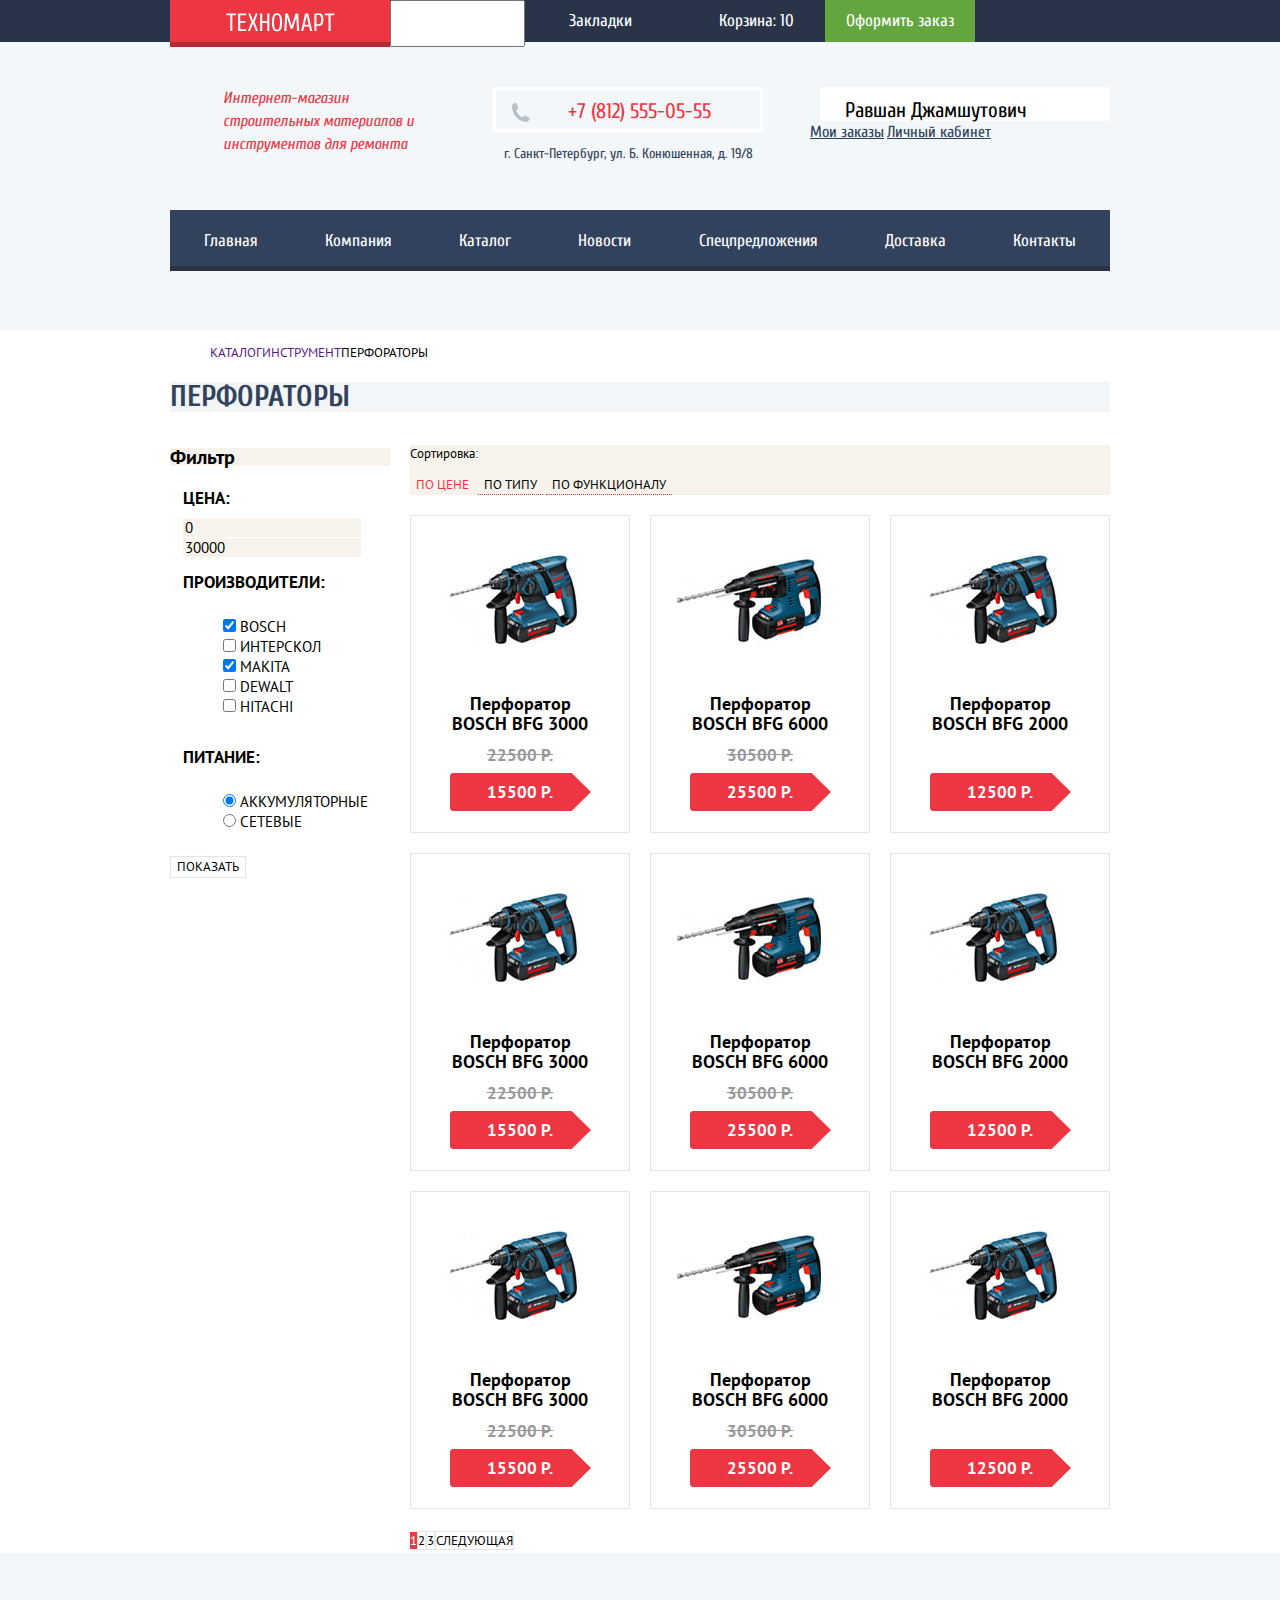
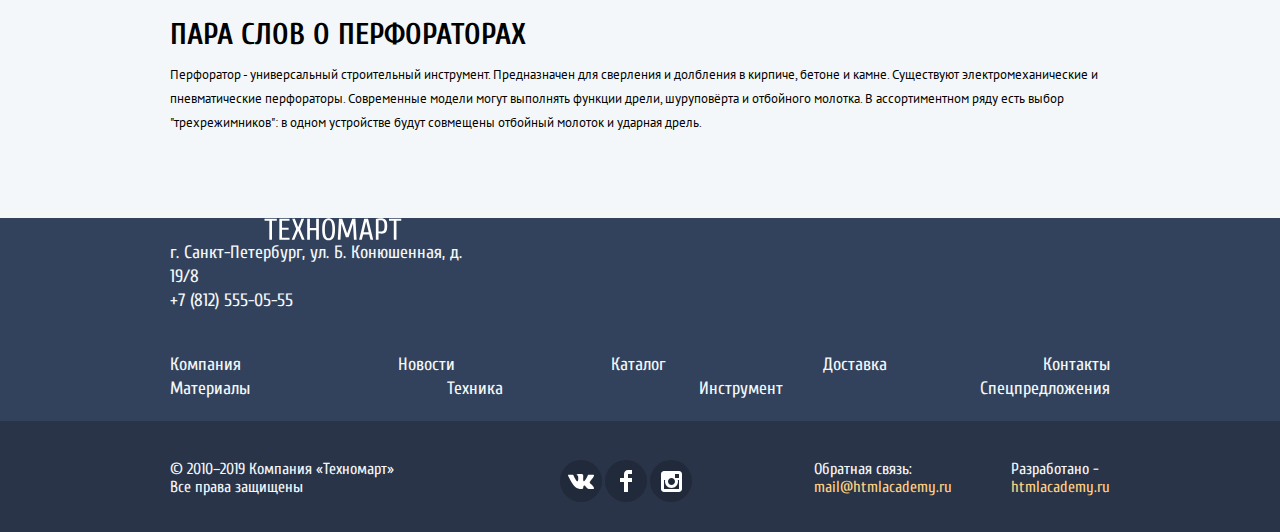
==== catalog.html @ 7958d390 "Стилизация шапки, футера, других блоков на главной" ====
<!DOCTYPE html>
<html lang="ru">
  <head>
    <meta charset="UTF-8">
    <link href="https://fonts.googleapis.com/css?family=Cuprum:400,400i,700|PT+Sans:400,700&display=swap&subset=cyrillic"
      rel="stylesheet">
    <link rel="stylesheet" href="css/normalize.css">
    <link rel="stylesheet" href="css/style.css">
    <title>Перфораторы</title>
  </head>
  <body>
    <header class="main-header">
      <section class="header-top">
        <div class="header-top-wrapper container">
          <a class="logo header-logo">
            <img src="img/logo.svg" alt="Логотип компании Техномарт" width="109" height="19">
          </a>
          <input class="header-search" type="text" placeholder="Поиск">
          <ul class="header-top-links">
            <li>
              <a href="">Закладки</a>
            </li>
            <li>
              <a href="">Корзина: 10</a>
            </li>
            <li>
              <a class="order" href="">Оформить заказ</a>
            </li>
          </ul>
        </div>
      </section>
    
      <section class="header-bottom">
        <div class="header-bottom-wrapper container">
          <p class="header-slogan">
            Интернет-магазин строительных материалов и инструментов для ремонта
          </p>
      
          <div class="header-contacts">
            <a class="phone" href="tel:+78125550555">+7 (812) 555-05-55</a>
            <p>г. Санкт-Петербург, ул. Б. Конюшенная, д. 19/8</p>
          </div>
      
          <div class="header-user">
            <a class="button button-user" href="">Равшан Джамшутович</a>
            <div class="header-user-links">
              <a class="" href="">Мои заказы</a>
              <a href="">Личный кабинет</a>
            </div>
          </div>
        </div>
        <nav class="main-nav container">
          <ul class="main-nav-list">
            <li class="main-nav-item"><a href="index.html">Главная</a></li>
            <li class="main-nav-item"><a href="">Компания</a></li>
            <li class="main-nav-item"><a href="catalog.html">Каталог</a></li>
            <li class="main-nav-item"><a href="">Новости</a></li>
            <li class="main-nav-item"><a href="">Спецпредложения</a></li>
            <li class="main-nav-item"><a href="">Доставка</a></li>
            <li class="main-nav-item"><a href="">Контакты</a></li>
          </ul>
        </nav>
      </section>
    </header>
    <main>
      <div class="container">
        <ul class="breadcrumbs-list">
          <li class="breadcrumbs-item"><a href="index.html"></a></li>
          <li class="breadcrumbs-item"><a href="">Каталог</a></li>
          <li class="breadcrumbs-item"><a href="">Инструмент</a></li>
          <li class="breadcrumbs-item">Перфораторы</li>
        </ul>
        <h1 class="page-title">Перфораторы</h1>
        <div class="catalog-main-wrapper">
          <section class="filters">
            <h2>Фильтр</h2>
            <form class="filter" action="https://echo.htmlacademy.ru" method="get">
              <fieldset>
                <legend>
                  Цена:
                </legend>
                <!-- JS-range-фильтр цены -->
                <input type="number" name="price-min" id="" value="0">
                <input type="number" name="price-max" id="" value="30000">
              </fieldset>
              <fieldset>
                <legend>Производители:</legend>
                <ul class="filter-list">
                  <li class="filter-item">
                    <input type="checkbox" name="bosch" id="filter-bosch" checked>
                    <label for="filter-bosch">Bosch</label>
                  </li>
                  <li class="filter-item">
                    <input type="checkbox" name="interskol" id="filter-interskol">
                    <label for="filter-interskol">Интерскол</label>
                  </li>
                  <li class="filter-item">
                    <input type="checkbox" name="makita" id="filter-makita" checked>
                    <label for="filter-makita">Makita</label>
                  </li>
                  <li class="filter-item">
                    <input type="checkbox" name="dewalt" id="filter-dewalt">
                    <label for="filter-dewalt">Dewalt</label>
                  </li>
                  <li class="filter-item">
                    <input type="checkbox" name="hitachi" id="filter-hitachi">
                    <label for="filter-hitachi">Hitachi</label>
                  </li>
                </ul>
              </fieldset>
              <fieldset>
                <legend>Питание:</legend>
                  <ul class="filter-list">
                    <li class="filter-item">
                      <input type="radio" name="product-group" id="filter-accum" value="rechargable" checked>
                      <label for="filter-accum">Аккумуляторные</label>
                    </li>
                    <li class="filter-item">
                      <input type="radio" name="product-group" id="filter-power" value="main power">
                      <label for="filter-power">Сетевые</label>
                    </li>
                  </ul>
              </fieldset>
              <button class="button button-submit" type="submit">Показать</button>
            </form>
          </section>

          <section class="product-list-wrapper">
            <div class="catalog-sort">
              <p>Сортировка:</p>
              <button class="sort-item sort-item-text active" type="button">По цене</button>
              <button class="sort-item sort-item-text" type="button">По типу</button>
              <button class="sort-item sort-item-text" type="button">По функционалу</button>
              <button class="sort-item sort-item-icon" type="button"></button>
              <button class="sort-item sort-item-icon" type="button"></button>
            </div>
            <ul class="product-list">
              <li class="product-item">
                <h3>Перфоратор BOSCH BFG 3000</h3>
                <div>
                  <img src="img/catalog-item-1.jpg" width="218" height="170" alt="Перфоратор BOSCH BFG 3000">
                  <div class="product-overlay">
                    <a class="button button-buy" href="">Купить</a>
                    <a class="button button-bookmarks" href="">В закладки</a>
                  </div>
                </div>
                <p class="old-price">22500 Р.</p>
                <a class="price" href="">15500 Р.</a>
              </li>

              <li class="product-item">
                <h3>Перфоратор BOSCH BFG 6000</h3>
                <div>
                  <img src="img/catalog-item-2.jpg" width="218" height="170" alt="Перфоратор BOSCH BFG 6000">
                  <div class="product-overlay">
                    <a class="button button-buy" href="">Купить</a>
                    <a class="button button-bookmarks" href="">В закладки</a>
                  </div>
                </div>
                <p class="old-price">30500 Р.</p>
                <a class="price" href="">25500 Р.</a>
              </li>

              <li class="product-item">
                <h3>Перфоратор BOSCH BFG 2000</h3>
                <div>
                  <img src="img/catalog-item-3.jpg" width="218" height="170" alt="Перфоратор BOSCH BFG 2000">
                  <div class="product-overlay">
                    <a class="button button-buy" href="">Купить</a>
                    <a class="button button-bookmarks" href="">В закладки</a>
                  </div>
                </div>
                <p class="old-price"></p>
                <a class="price" href="">12500 Р.</a>
              </li>
              
              <li class="product-item">
                <h3>Перфоратор BOSCH BFG 3000</h3>
                <div>
                  <img src="img/catalog-item-1.jpg" width="218" height="170" alt="Перфоратор BOSCH BFG 3000">
                  <div class="product-overlay">
                    <a class="button button-buy" href="">Купить</a>
                    <a class="button button-bookmarks" href="">В закладки</a>
                  </div>
                </div>
                <p class="old-price">22500 Р.</p>
                <a class="price" href="">15500 Р.</a>
              </li>
              
              <li class="product-item">
                <h3>Перфоратор BOSCH BFG 6000</h3>
                <div>
                  <img src="img/catalog-item-2.jpg" width="218" height="170" alt="Перфоратор BOSCH BFG 6000">
                  <div class="product-overlay">
                    <a class="button button-buy" href="">Купить</a>
                    <a class="button button-bookmarks" href="">В закладки</a>
                  </div>
                </div>
                <p class="old-price">30500 Р.</p>
                <a class="price" href="">25500 Р.</a>
              </li>
              
              <li class="product-item">
                <h3>Перфоратор BOSCH BFG 2000</h3>
                <div>
                  <img src="img/catalog-item-3.jpg" width="218" height="170" alt="Перфоратор BOSCH BFG 2000">
                  <div class="product-overlay">
                    <a class="button button-buy" href="">Купить</a>
                    <a class="button button-bookmarks" href="">В закладки</a>
                  </div>
                </div>
                <p class="old-price"></p>
                <a class="price" href="">12500 Р.</a>
              </li>

              <li class="product-item">
                <h3>Перфоратор BOSCH BFG 3000</h3>
                <div>
                  <img src="img/catalog-item-1.jpg" width="218" height="170" alt="Перфоратор BOSCH BFG 3000">
                  <div class="product-overlay">
                    <a class="button button-buy" href="">Купить</a>
                    <a class="button button-bookmarks" href="">В закладки</a>
                  </div>
                </div>
                <p class="old-price">22500 Р.</p>
                <a class="price" href="">15500 Р.</a>
              </li>
              
              <li class="product-item">
                <h3>Перфоратор BOSCH BFG 6000</h3>
                <div>
                  <img src="img/catalog-item-2.jpg" width="218" height="170" alt="Перфоратор BOSCH BFG 6000">
                  <div class="product-overlay">
                    <a class="button button-buy" href="">Купить</a>
                    <a class="button button-bookmarks" href="">В закладки</a>
                  </div>
                </div>
                <p class="old-price">30500 Р.</p>
                <a class="price" href="">25500 Р.</a>
              </li>
              
              <li class="product-item">
                <h3>Перфоратор BOSCH BFG 2000</h3>
                <div>
                  <img src="img/catalog-item-3.jpg" width="218" height="170" alt="Перфоратор BOSCH BFG 2000">
                  <div class="product-overlay">
                    <a class="button button-buy" href="">Купить</a>
                    <a class="button button-bookmarks" href="">В закладки</a>
                  </div>
                </div>
                <p class="old-price"></p>
                <a class="price" href="">12500 Р.</a>
              </li>
            </ul>

            <ol class="pagination-list">
              <li class="pagination-item current">
                <a href="#">1</a>
              </li>
              <li class="pagination-item">
                <a href="">2</a>
              </li>
              <li class="pagination-item">
                <a href="">3</a>
              </li>
              <li class="pagination-item">
                <a href="">Следующая</a>
              </li>
            </ol>
          </section>
        </div>
      </div>
      <section class="catalog-text">
        <div class="container">
          <h2>
            Пара слов о перфораторах
          </h2>
          <p>
            Перфоратор - универсальный строительный инструмент. Предназначен для сверления и долбления в кирпиче, бетоне и камне. Существуют электромеханические и пневматические перфораторы. Современные модели могут выполнять функции дрели, шуруповёрта и отбойного молотка. В ассортиментном ряду есть выбор "трехрежимников": в одном устройстве будут совмещены отбойный молоток и ударная дрель.
          </p>
        </div>
      </section>
    </main> 
    <footer class="footer">
      <div class="footer-top">
        <div class="container">
          <section class="footer-contacts">
            <a class="logo footer-logo" href="">
              <img src="img/logo.svg" alt="Логотип компании Техномарт" width="138" height="23">
            </a>
            <p>
              г. Санкт-Петербург, ул. Б. Конюшенная, д. 19/8
            </p>
            <a class="phone" href="tel:+78125550555">+7 (812) 555-05-55</a>
          </section>
          <section class="footer-nav">
            <ul class="footer-nav-list">
              <li class="footer-nav-item"><a href="">Компания</a></li>
              <li class="footer-nav-item"><a href="">Новости</a></li>
              <li class="footer-nav-item"><a href="catalog.html">Каталог</a></li>
              <li class="footer-nav-item"><a href="">Доставка</a></li>
              <li class="footer-nav-item"><a href="">Контакты</a></li>
            </ul>
            <ul class="footer-nav-list second-row">
              <li class="footer-nav-item"><a href="">Материалы</a></li>
              <li class="footer-nav-item"><a href="">Техника</a></li>
              <li class="footer-nav-item"><a href="">Инструмент</a></li>
              <li class="footer-nav-item"><a href="">Спецпредложения</a></li>
            </ul>
          </section>
        </div>
      </div>
      <section class="footer-bottom">
        <div class="container">
          <p class="footer-copyright">
            © 2010–2019 Компания «Техномарт»
            Все права защищены
          </p>
          <ul class="footer-social">
            <li class="footer-social-item">
              <a href="">
                <img src="img/vk-icon.svg" alt="Вконтакте">
              </a>
            </li>
            <li class="footer-social-item">
              <a href="">
                <img src="img/fb-icon.svg" alt="facebook">
              </a>
            </li>
            <li class="footer-social-item">
              <a href="">
                <img src="img/insta-icon.svg" alt="instagram">
              </a>
            </li>
          </ul>
          <p class="footer-feedback">
            Обратная связь: <br>
            <a href="mailto:mail@htmlacademy.ru">mail@htmlacademy.ru</a>
          </p>
          <p class="footer-developer">
            Разработано - <br>
            <a href="https://htmlacademy.ru/intensive/htmlcss">htmlacademy.ru</a>
          </p>
        </div>
      </section>
    </footer>

    <section class="modal modal-success">
      <p>Товар добавлен в корзину!</p>
      <a href="#">Оформить заказ</a>
      <a href="#">Продолжить покупки</a>
      <button type="button">Закрыть</button>
    </section>

  </body>
</html>
---- css/style.css ----
html {
  box-sizing: border-box;
}

*,
*::before,
*::after {
  box-sizing: inherit;
}

body {
  margin: 0;
  padding: 0;

  font-family: "PT Sans", "Arial", sans-serif;
  font-size: 13px;
  line-height: 24px;
  color: #000000;

  background-color: #ffffff;
}

img {
  max-width: 100%;
}

a {
  text-decoration: none;
}

.container {
  width: 960px;
  margin: 0 auto;
  padding: 0 10px;
}

.visually-hidden {
	position: absolute !important;
	clip: rect(1px 1px 1px 1px); /* IE6, IE7 */
	clip: rect(1px, 1px, 1px, 1px);
	padding:0 !important;
	border:0 !important;
	height: 1px !important; 
	width: 1px !important; 
	overflow: hidden;
}

.main-header {
  background-color: #f4f7f9;
}

.header-top {
  height: 42px;
  
  font-family: "Cuprum", "Arial", sans-serif;
  
  background-color: #293449;
}

.header-top-wrapper {
  display: flex;
}

.logo {
  background-color: #ee3643;
  box-shadow: inset 0px -5px 0 0 rgba(0, 0, 0, 0.24);
}

.header-logo {
  width: 220px;
  height: 47px;
  padding-top: 13px;
}

.header-logo img {
  display: block;
  margin: 0 auto;
}

.header-search {
  position: relative;
}

.header-search input {
  display: block;
  width: 270px;
  height: 42px;
  padding-left: 49px;
  padding-right: 10px;

  color: #ffffff;
  font-size: 17px;

  background-color: transparent;
  border: none;
}

.header-search::placeholder {
  color: #ffffff;
}

.header-search svg {
  position: absolute;
  top: 12px;
  left: 17px;

  width: 17px;
  height: 17px;

  opacity: 0.3;
}

.header-search path {
  fill: #ffffff;
}

.header-search input:hover {
  color: #ffffff;
  
  background-color: #212a3a;
}

.header-search:hover svg {
  opacity: 1;
}

.header-search input:focus {
  color: #000000;
  
  background-color: #ffffff;
}

.header-search-input:focus + svg path {
  fill: #ee3643;
}

.logo:hover,
.logo:focus {
  background-color: #ca2c37;
}

.logo:active {
  background-color: #ba2732;
}

.header-top ul {
  list-style: none;
}

.header-top a {
  font-size: 17px;
  line-height: 18px;
  color: #ffffff;
}

.header-top-links {
  display: flex;
  margin: 0;
  padding: 0;
}

.header-bottom-wrapper {
  display: flex;
}

.header-top-links a {
  position: relative;
  
  display: block;
  width: 150px;
  height: 42px;
  padding-left: 44px;

  line-height: 42px;
}

.header-bookmark svg,
.header-cart svg {
  position: absolute;
  top: 12px;
  left: 12px;
  
  opacity: 0.3;
  fill: #ffffff;
}

.header-bookmark path,
.header-cart path {
  fill: #ffffff;
}

.header-bookmark:hover svg,
.header-cart:hover svg {
  opacity: 1;
}

.header-top-links a:hover,
.header-top-links a:focus
 {
  background-color: #212a3a;
}

.header-top-links a:active {
  background-color: #161d29;
  opacity: 0.6;
}

.header-top-links .order {
  margin: 0;
  padding: 0;

  text-align: center;
  
  background-color: #63a63e;
}

.header-top-links .order:hover,
.header-top-links .order:focus {
  background-color: #5fbb2d;
}

.header-top-links .order:active {
  color: rgba(255, 255, 255, 0.5);
  
  background-color: #518534;
}

.header-bottom { 
  padding-top: 45px;
  padding-bottom: 60px;
  
  font-family: "Cuprum", "Arial", sans-serif;
  
  background-color: #f4f7f9;
}

.header-slogan {
  margin-top: 0;
  margin-bottom: 0;
  margin-left: 53px;
  width: 200px;
  
  font-size: 16px;
  line-height: 23px;
  font-style: italic;
  color: #ee3643;
}

.header-contacts {
  width: 270px;
  margin-left: 70px;

  text-align: center;
}

.header-contacts .phone {
  position: relative;
  
  display: block;
  width: 270px;
  height: 45px;
  padding-left: 22px;
  padding-top: 11px;
  margin-bottom: 10px;
  
  font-size: 21px;
  line-height: 21px;
  color: #ee3643;

  border: 3px solid #ffffff;
}

.header-contacts .phone::before {
  content: "";

  position: absolute;
  top: 13px;
  left: 15px;
  
  width: 19px;
  height: 19px;

  background-image: url(../img/icon-phone.svg);
  background-repeat: no-repeat;
  background-position: 0 0;
}

.header-contacts p {
  margin: 0;
  padding: 0;
  
  font-size: 14px;
  line-height: 24px;
  color: #32425c;
}

.header-login {
  display: flex;
  flex-wrap: wrap;
  height: 45px;
}

.header-login .button,
.header-user .button {
  position: relative;
  
  display: block;
  padding-left: 25px;
  padding-right: 25px;
  padding-top: 13px;
  margin-left: 10px;
    
  font-size: 21px;
  line-height: 21px;
  color: #000000;
  
  background-color: #ffffff;
}

.header-login .button-login {
  padding-left: 48px;
}

.button-login svg {
  position: absolute;
  left: 14px;
  top: 14px;
}

.button-login path,
.button-login polygon {
  fill: #c5c5c5;
}

.button-login:hover path,
.button-login:hover polygon {
  fill: #32425C;
}

.button-login:active path,
.button-login:active polygon {
  fill: #c5c5c5;
}

.header-user .button:active {
  color: rgba(0, 0, 0, 0.3);
}

.header-user-links a {
  color: #32425c;
  font-size: 16px;
  line-height: 18px;
  text-decoration: underline;
}

.header-user-links a:hover,
.header-user-links a:focus {
  color: #ee3643;
}

.header-user-links a:active,
.header-user-links a:active {
  color: rgba(50, 66, 92, 0.3);
}

.header-login {
  margin-left: auto;
}

.header-user {
  width: 300px;
  margin-left: auto;
}

.header-login .button:hover,
.header-login .button:focus {
  color: #ee3643;
}

.header-login .button:active {
  color: rgba(0, 0, 0, 0.3);
}

.main-nav {
  margin-top: 44px;
}

.main-nav-list {
  margin: 0;
  padding: 0;
  list-style: none;
  display: flex;
}

.main-nav-item {
  flex-grow: 1;
}

.main-nav-item a {
  display: block;
  padding-top: 22px;
  padding-bottom: 22px;
  
  font-size: 17px;
  line-height: 17px;
  color: #ffffff;
  text-align: center;

  background-color: #32425c;
  box-shadow: inset 0px -5px 0 0 #293449;
}

.main-nav-item a:hover,
.main-nav-item a:focus {
  background-color: #293449;
}

.main-nav-item a:active {
  color: rgba(255, 255, 255, 0.5);

  background-color: #1d2739;
}

.index-about-contacts-wrapper {
  display: flex;
  justify-content: space-between;
  padding-bottom: 85px;
  padding-top: 80px;
}

.index-about, 
.index-contacts {
  display: flex;
  flex-direction: column;
}

.index-about {
  width: 520px;
}

.index-contacts {
  width: 300px;
}

.index-contacts h2,
.index-about h2 {
  margin: 0;
  padding: 0;
  margin-bottom: 36px;
  
  font-family: "Cuprum", "Arial", sans-serif;
  font-size: 30px;
  line-height: 30px;
  color: #000000;
  text-transform: uppercase;
}

.index-contacts p,
.index-about p {
  margin: 0;
  padding: 0;
  margin-bottom: 26px;
}

.index-about .button {
  width: 220px;
  height: 38px;
  padding-top: 12px;
  margin-top: auto;
  text-align: center;
}

.index-contacts .button {
  width: 100%;
  height: 38px;
  padding-top: 12px;
  margin-top: auto;
  text-align: center;
}

.index-partners-list {
  margin: 0;
  padding: 0;
  padding-bottom: 15px;
  
  list-style: none;
  font-family: "Cuprum", "Arial", sans-serif;  
}

.index-partners-list li {
  position: relative;
  
  padding-left: 36px;
  margin-bottom: 24px;
  
  font-size: 18px;
  line-height: 20px;
}

.index-partners-list li::before {
  content: "";

  position: absolute;
  left: 0;
  top: 8px;

  width: 25px;
  height: 2px;

  background-color: #ee3643;
}

.button {
  display: block;
}

.button-red {
  height: 38px;
  padding-top: 13px;
  border-radius: 3px;
  
  font-family: "Cuprum", "Arial", sans-serif;
  background-color: #ee3643;
  
  text-transform: uppercase;
  font-size: 14px;
  line-height: 18px;
  color: #ffffff;
}

.button-red:hover,
.button-red:focus {
  background-color: #ca2c37;
}

.button-red:active { 
  background-color: #ba2732;
}

.index-cat {
  padding-bottom: 65px;
}

.breadcrumbs-list {
  display: flex;
  
  list-style: none;
}

.breadcrumbs-item {
  line-height: 18px;
  text-transform: uppercase;
}

.catalog-main-wrapper {
  display: flex;
  justify-content: space-between;
}

.page-title {
  font-family: "Cuprum", "Arial", sans-serif;
  font-size: 30px;
  line-height: 30px;
  color: #32425c;
  text-transform: uppercase;

  background-color: #f2f6f8;
}

.filters {
  width: 220px;
}

.product-list-wrapper {
  width: 700px;
}

.filters h2 {
  line-height: 18px;
  background-color: #f7f3ec;
}

.filter fieldset {
  border: none;
}

.filter input[type="text"],
.filter input[type="number"] {
  background-color: #f7f3ec;
  border: none;
}

.filter legend {
  font-size: 17px;
  line-height: 30px;
  font-weight: bold;
}

.filter {
  font-size: 15px;
  line-height: 20px;
  text-transform: uppercase;
}

.filter-list {
  list-style: none;
}

.filter .button-submit {
  text-transform: uppercase;
  font-size: 13px;
  line-height: 18px;

  background-color: transparent;
  border: 1px solid #e5e5e5;
}

.catalog-sort {
  font-size: 13px;
  line-height: 18px;
  
  background-color: #f7f3ec;
}


.sort-item {
  border: none;
  background-color: transparent;
  text-transform: uppercase;
}

.sort-item-text {
  border-bottom: 1px dotted #ee3643;
}

.sort-item-text:hover,
.sort-item-text:focus {
  border-bottom: 1px solid #ee3643;
}

.sort-item.active {
  color: #ee3643;
  text-decoration: none;
  border-bottom: none;
}

.product-list {
  display: flex;
  justify-content: space-between;
  flex-wrap: wrap;
  margin: 0;
  padding: 0;
  margin-top: 20px;
  
  list-style: none;
}

.product-item {
  display: flex;
  flex-direction: column;
  width: 220px;
  height: 318px;
  border: 1px solid #e5e5e5;
  padding-bottom: 21px;
  margin-bottom: 20px;
}

.product-item .product-overlay {
  display: none;
}

.product-item:hover {
  box-shadow: 0px 10px 25px 0 rgba(41, 52, 73, 0.5);
}

.product-item h3 {
  margin: 0 auto;
  width: 160px;
  order: 1;
  
  font-size: 18px;
  line-height: 20px;
  text-align: center;
}

.button-buy {
  color: #ffffff;
  
  background-color: #63a63e;
  box-shadow: inset 0px -3px 0 0 #367315;
}

.button-bookmarks {
  color: #32425c;
  
  border: 3px solid #63a63e;
}

.button-buy:hover,
.button-buy:focus {
  background-color: #5fbb2d;
}

.button-bookmarks:hover,
.button-bookmarks:focus {
  border-color: #32425c;
}

.button-buy:active {
  background-color: #518534;
}

.button-bookmarks:active {
  opacity: 0.3;
}

.product-item .old-price {
  margin: 0;
  padding: 0;
  order: 2;
  margin-top: 12px;
  
  font-size: 17px;
  line-height: 18px;
  font-weight: bold;
  text-align: center;
  color: #999999;
  text-decoration: line-through;
}

.product-img-wrapper {
  order: 0;
}

.product-item .price {
  order: 3;
  width: 141px;
  height: 38px;
  padding-top: 10px;
  margin-top: auto;
  margin-left: auto;
  margin-right: auto;

  font-size: 17px;
  line-height: 18px;
  color: #ffffff;
  font-weight: bold;
  text-align: center;
  
  background-image: url("../img/price.svg");
  background-position: 0 0;
  background-repeat: no-repeat;
}

.pagination-list {
  display: flex;
  margin: 0;
  padding: 0;

  list-style: none;
}

.pagination-item a {
  color: #000000;
  line-height: 18px;
  
  border: 1px solid #e5e5e5;
  background-color: #ffffff;
  text-transform: uppercase;
}

.pagination-item a:hover,
.pagination-item a:focus {
  border: 1px solid #bdc6ca;
}

.pagination-item a:active {
  border: 1px solid #ee3643;
}

.pagination-item.current a {
  color: #ffffff;
  background-color: #ee3643;
  border: none;
}

.feature-item {
  width: 300px;
  height: 123px;
  font-family: "Cuprum", "Arial", sans-serif;
  color: #ffffff;
}

.feature-item p:first-of-type {
  font-size: 24px;
  line-height: 30px;
  font-weight: bold;
}

.feature-item p:last-of-type {
  width: 135px;
  padding-top: 14px;
  padding-bottom: 14px;

  background-color: #000000;
  opacity: 0.1;

  text-transform: uppercase;
  text-align: center;
  vertical-align: middle;
  font-size: 14px;
  line-height: 18px;
}

.slider-title {
  font-family: "Cuprum", "Arial", sans-serif;
  font-size: 36px;
  line-height: 36px;
  text-transform: uppercase;
  color: #ffffff;
  font-weight: bold;
}

.slider-text {
  font-family: "Cuprum", "Arial", sans-serif;
  font-size: 18px;
  line-height: 24px;
  color: #ffffff;
}

.index-title-block {
  display: flex;
  align-items: center;
  padding-left: 30px;
  padding-right: 24px;
  
  background-color: #f9f5f0;
}

.index-title-block h2 {
  font-family: "Cuprum", "Arial", sans-serif;
  color: #32425c;
  font-size: 30px;
  line-height: 30px;
  text-transform: uppercase;
}

.index-title-block .button {
  display: block;
  width: 253px;
  height: 38px;
  margin-left: auto;
  padding-top: 12px;

  text-align: center;
}

.manufacturer-list {
  display: flex;
  flex-wrap: wrap;
  justify-content: space-between;
  margin: 0;
  padding: 0;
  padding-top: 20px;
  
  list-style: none;
  font-size: 0;
}

.manufacturer-item a {
  display: flex;

  border: 1px solid #eaeaea;
  width: 220px;
  height: 145px;
  margin-bottom: 20px;
}

.manufacturer-item img {
  margin: auto;
}

.index-services {
  background-color: #f4f7f9;
}

.index-services h2 { 
  margin: 0;
  padding: 0;
  
  font-family: "Cuprum", "Arial", sans-serif;
  font-size: 30px;
  line-height: 30px;
  color: #000000;
  text-transform: uppercase;
}

.index-services-list {
  margin: 0;
  padding: 0;
  
  list-style: none;
}

.index-services-item h3 {
  font-family: "Cuprum", "Arial", sans-serif;
  font-size: 36px;
  line-height: 36px;
  color: #32425c;
  text-transform: uppercase;
}

.index-services-item:nth-child(n+2) {
  display: none;
}

.index-services-item p {
  margin: 0;
  padding: 0;
}

.catalog-text {
  padding-top: 67px;
  padding-bottom: 70px;

  background-color: #f4f7f9;
}

.catalog-text h2 {
  margin: 0;
  padding: 0;
  
  font-family: "Cuprum", "Arial", sans-serif;
  font-size: 30px;
  line-height: 30px;
  text-transform: uppercase;
}

/* footer & modal */

.footer {
  font-family: "Cuprum", "Arial", sans-serif;
  font-size: 18px;
  line-height: 24px;
  color: #f3f7f9;

  background-color: #32425c;
}

.footer-top {
  padding-bottom: 20px;
}

.footer-top-first-row,
.footer-top-second-row {
  display: flex;
  justify-content: space-between;
  margin-bottom: 30px;
}

.footer-logo {
  width: 220px;
  height: 68px;
  padding-top: 20px;
}

.footer-logo img {
  display: block;
  margin-left: auto;
  margin-right: auto;
}

.footer-top-first-row ul {
  align-self: flex-end;
  margin-bottom: 12px;
}

.footer-bottom {
  padding-top: 39px;
  padding-bottom: 30px;
  
  font-size: 16px;
  line-height: 18px;
  
  background-color: #293449;
}

.footer-copyright {
  width: 230px;
  margin: 0;
  padding: 0;
  margin-right: 160px;
}

.footer-bottom .container {
  display: flex;
}

.footer-contacts {
  width: 325px;
  margin-right: 65px;
}

.footer-contacts p {
  margin: 0;
  padding: 0;
}

.footer-contacts .phone {
  color: #f3f7f9;
}

.footer-nav {
  flex-grow: 1;
  padding-top: 40px;
}

.footer-nav-list {
  display: flex;
  flex-wrap: wrap;
  justify-content: space-between;
  margin: 0;
  padding: 0;
  
  list-style: none;
}

.footer-nav-item {
  margin-left: 60px;
}

.footer-nav-item:first-child {
  margin-left: 0px;
}

.footer-nav-item a {
  color: #f3f7f9;
}

.second-row-nav a {
  color: #ffda96;
}

.footer-nav-item a:hover,
.footer-nav-item a:focus {
  text-decoration: underline;
}

.footer-nav-item a:active {
  color: rgba(241, 245, 247, 0.5);
  text-decoration: none;
}

.second-row-nav a:active {
  color: rgba(255, 209, 128, 0.5);
}

.footer-social {
  display: flex;
  margin: 0;
  padding: 0;
  margin-right: 119px;

  list-style: none;
}

.footer-feedback,
.footer-developer {
  margin: 0;
  padding: 0;
}

.footer-developer {
  margin-left: auto;
}

.footer-feedback a,
.footer-developer a {
  color: #ffd180;
}

.footer-feedback a:hover,
.footer-developer a:hover, 
.footer-feedback a:focus,
.footer-developer a:focus {
  text-decoration: underline;
} 

.footer-feedback a:active,
.footer-developer a:active {
  text-decoration: none;
  color: #ee3643;
} 

.footer-social-item a {
  display: flex;
  width: 42px;
  height: 42px;
  margin-right: 3px;
  border-radius: 50%;
  background-color: #212a3a;
}

.footer-social-item img {
  margin: auto;
}

.footer-social-item a:hover,
.footer-social-item a:focus,
.footer-social-item a:active {
  background-color: #ee3643;
}

.modal {
  display: none;
}
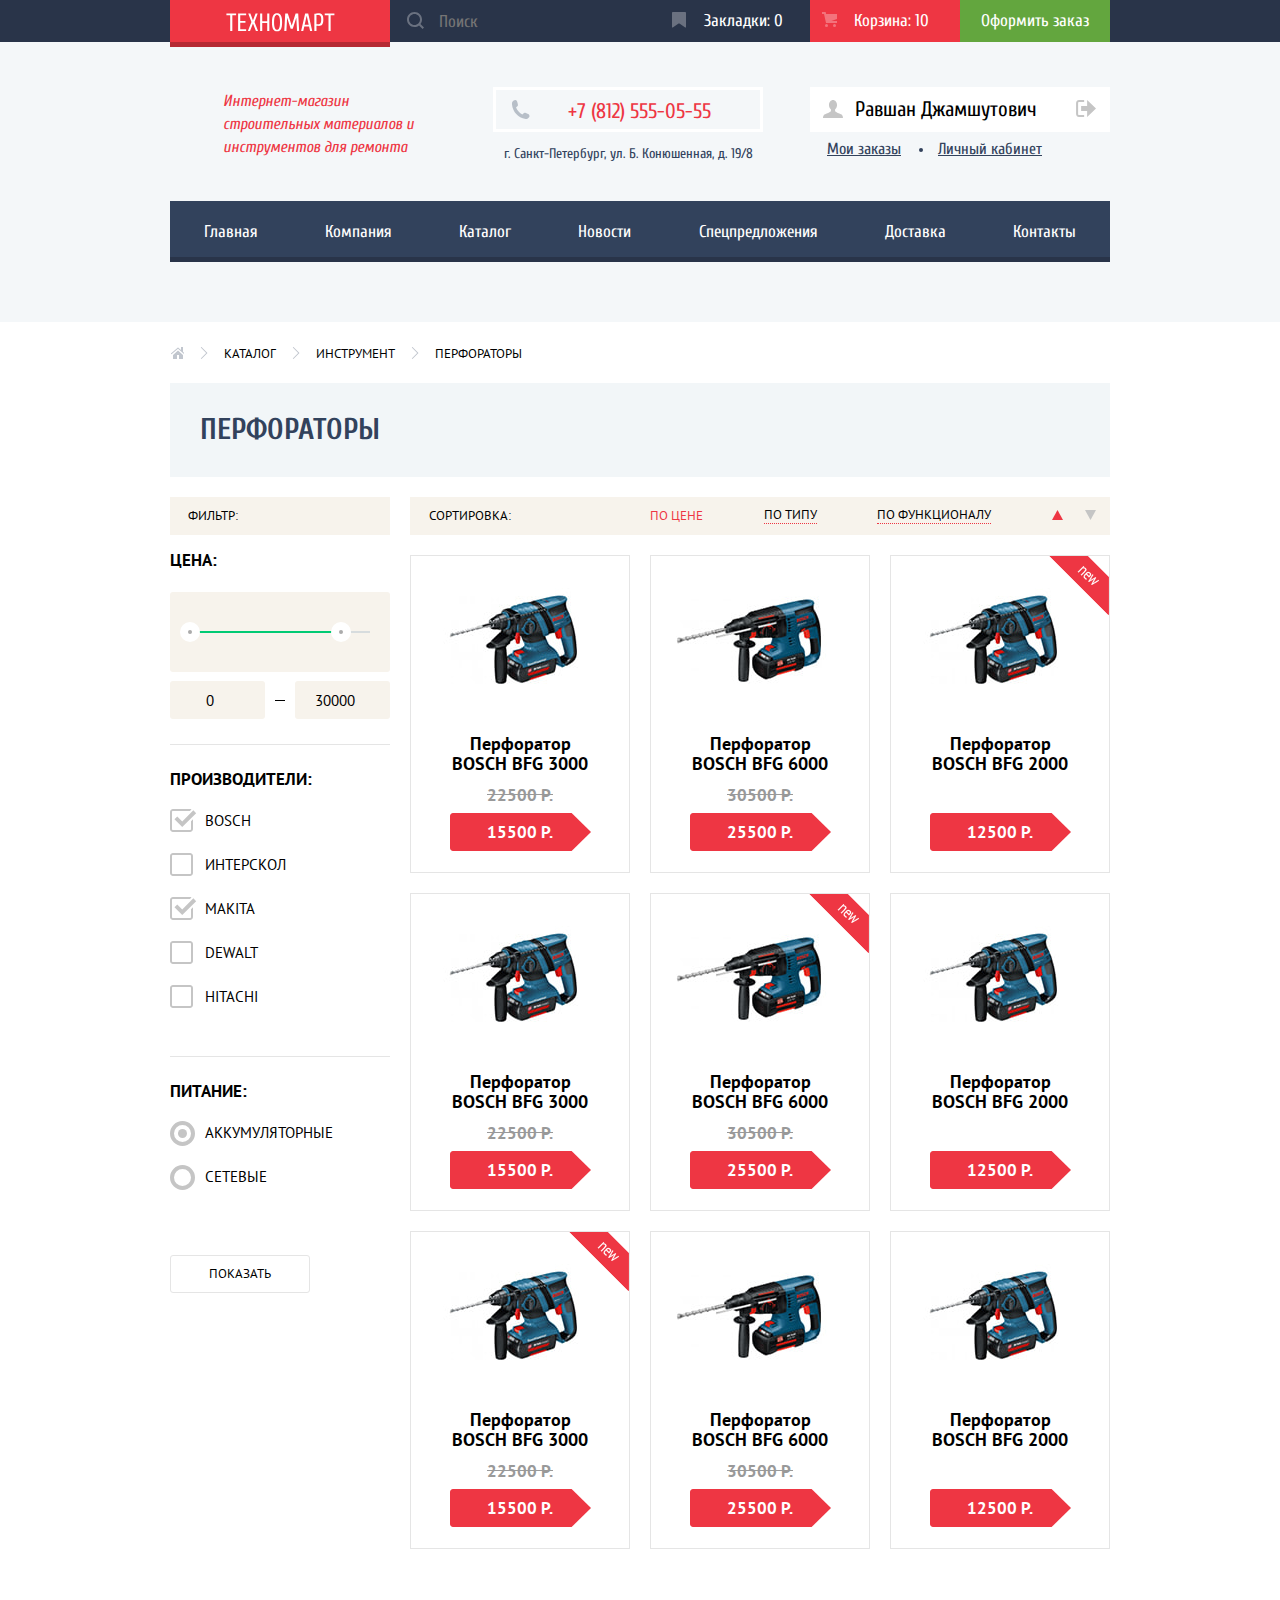
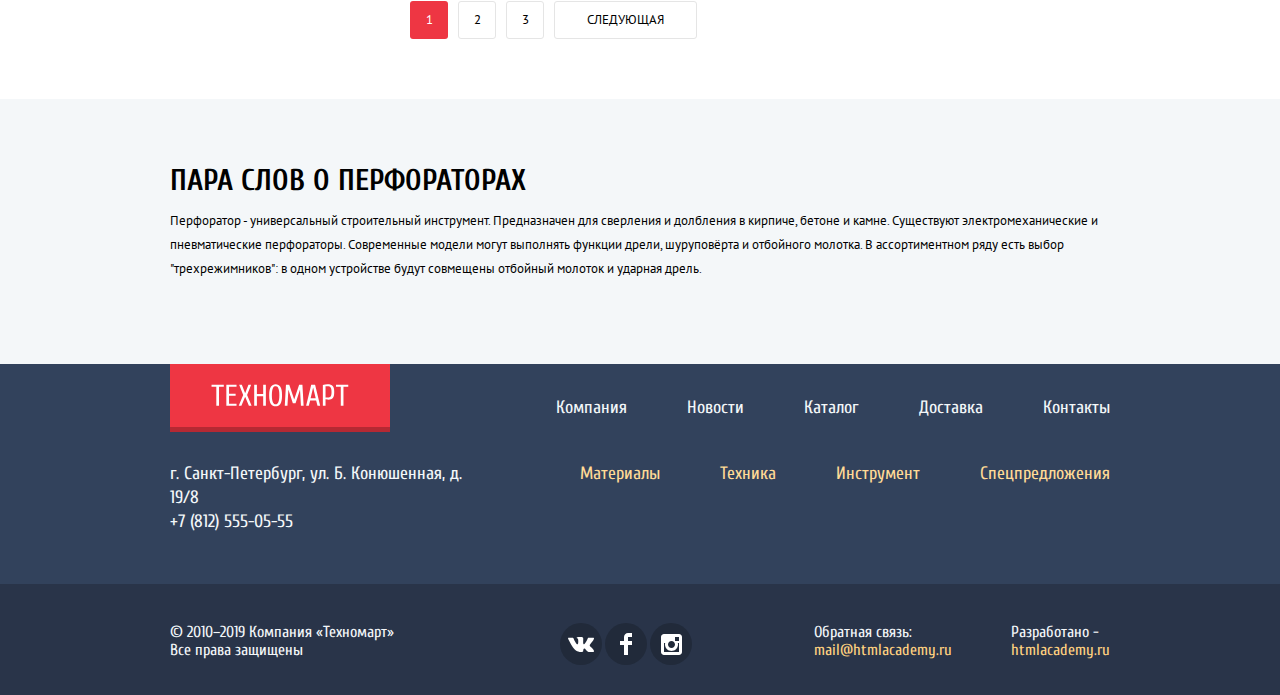
==== commit c6a65dc3: "Завершение вёрстки проекта" ====
--- a/catalog.html
+++ b/catalog.html
@@ -12,16 +12,46 @@
     <header class="main-header">
       <section class="header-top">
         <div class="header-top-wrapper container">
-          <a class="logo header-logo">
+          <a href="index.html" class="logo header-logo">
             <img src="img/logo.svg" alt="Логотип компании Техномарт" width="109" height="19">
           </a>
-          <input class="header-search" type="text" placeholder="Поиск">
+          <div class="header-search">
+            <input class="header-search-input" type="text" placeholder="Поиск">
+            <svg class="header-search-svg" version="1.1" xmlns="http://www.w3.org/2000/svg"
+              xmlns:xlink="http://www.w3.org/1999/xlink" x="0px" y="0px" width="17px" height="17px" viewBox="0 0 17 17"
+              enable-background="new 0 0 17 17" xml:space="preserve">
+              <g id="Layer_1">
+              </g>
+              <g id="Layer_2">
+                <path fill="#231F20" d="M17,15.586l-3.542-3.542C14.421,10.782,15,9.21,15,7.5C15,3.358,11.643,0,7.5,0C3.358,0,0,3.358,0,7.5
+                    C0,11.643,3.358,15,7.5,15c1.71,0,3.282-0.579,4.544-1.542L15.586,17L17,15.586z M2,7.5C2,4.467,4.467,2,7.5,2
+                    C10.532,2,13,4.467,13,7.5c0,3.032-2.468,5.5-5.5,5.5C4.467,13,2,10.532,2,7.5z" />
+              </g>
+            </svg>
+          </div>
           <ul class="header-top-links">
             <li>
-              <a href="">Закладки</a>
+              <a class="header-bookmark" href="">Закладки: 0
+                <svg version="1.1" id="Layer_2" xmlns="http://www.w3.org/2000/svg"
+                  xmlns:xlink="http://www.w3.org/1999/xlink" x="0px" y="0px" width="14px" height="16px" viewBox="0 0 14 16"
+                  enable-background="new 0 0 14 16" xml:space="preserve">
+                  <path fill="#E72C2D" d="M14,15c0,0.55-0.368,0.741-0.818,0.426l-5.363-3.765c-0.45-0.315-1.187-0.315-1.637,0l-5.364,3.765
+                    	C0.368,15.741,0,15.55,0,15V1c0-0.55,0.45-1,1-1h12c0.55,0,1,0.45,1,1V15z" />
+                </svg>
+              </a>
             </li>
             <li>
-              <a href="">Корзина: 10</a>
+              <a class="header-cart active" href="">Корзина: 10
+                <svg version="1.1" id="Layer_1" xmlns="http://www.w3.org/2000/svg"
+                  xmlns:xlink="http://www.w3.org/1999/xlink" x="0px" y="0px" width="15px" height="15px" viewBox="0 0 15 15"
+                  enable-background="new 0 0 15 15" xml:space="preserve">
+                  <g>
+                    <circle cx="4.5" cy="13.5" r="1.5" />
+                    <circle cx="12.5" cy="13.5" r="1.5" />
+                    <polygon points="15,2 4.07,2 3.648,0 0,0 0,2 2.031,2 4.016,11 15,11 15,9 9.441,9 15,6.951 	" />
+                  </g>
+                </svg>
+              </a>
             </li>
             <li>
               <a class="order" href="">Оформить заказ</a>
@@ -35,17 +65,52 @@
           <p class="header-slogan">
             Интернет-магазин строительных материалов и инструментов для ремонта
           </p>
-      
+    
           <div class="header-contacts">
             <a class="phone" href="tel:+78125550555">+7 (812) 555-05-55</a>
             <p>г. Санкт-Петербург, ул. Б. Конюшенная, д. 19/8</p>
           </div>
-      
+    
+          <!-- <div class="header-login">
+            <a class="button button-login" href="">Войти
+              <svg version="1.1" id="Layer_1" xmlns="http://www.w3.org/2000/svg" xmlns:xlink="http://www.w3.org/1999/xlink"
+                x="0px" y="0px" width="20px" height="17px" viewBox="0 0 20 17" enable-background="new 0 0 20 17"
+                xml:space="preserve">
+                <g>
+                  <polygon fill="#32425C" points="14.875,8.5 6,0 6,6 0,6 0,11 6,11 6,17 	" />
+                </g>
+                <path fill="#32425C" d="M16.986,15.01h-5.027V17h5.027c2.178,0,3.004-1.81,3.029-3.026V3.028C19.99,1.811,19.164,0,16.986,0h-5.027
+                  	v1.99h5.027c0.839,0,0.992,0.681,1.01,1.057v10.904C17.979,14.327,17.825,15.01,16.986,15.01z" />
+              </svg>
+    
+            </a>
+            <a class="button button-reg" href="">Регистрация</a>
+          </div> -->
           <div class="header-user">
-            <a class="button button-user" href="">Равшан Джамшутович</a>
+            <div class="flex-container">
+              <a href="#" class="button button-profile">
+                <svg version="1.1" id="Layer_2" xmlns="http://www.w3.org/2000/svg" xmlns:xlink="http://www.w3.org/1999/xlink" x="0px"
+                  y="0px" width="20px" height="18px" viewBox="0 0 20 18" enable-background="new 0 0 20 18" xml:space="preserve">
+                  <path fill="#c5c5c5"
+                    d="M17.881,14.166c-2.144-0.735-4.256-1.666-5.207-2.39c-0.657-0.501-0.77-1.618-0.517-2.415
+                  c1.118-0.903,1.864-2.477,1.864-4.278C14.021,2.276,12.221,0,10,0S5.979,2.276,5.979,5.083c0,1.801,0.746,3.374,1.863,4.277
+                  c0.253,0.798,0.141,1.915-0.517,2.416c-0.95,0.724-3.063,1.654-5.207,2.39S0,18,0,18h20C20,18,20.025,14.901,17.881,14.166z" />
+                </svg>
+                Равшан Джамшутович
+              </a>
+              <a href="#" class="button button-exit">
+                <svg xmlns="http://www.w3.org/2000/svg" width="21" height="17" viewBox="0 0 21 17">
+                  <g fill="#c5c5c5">
+                    <path d="M21 8.5L12.125 0v6h-6v5h6v6z" />
+                    <path
+                      d="M3.106 13.952V3.048c.018-.376.171-1.057 1.01-1.057h5.027V0H4.116C1.938 0 1.112 1.81 1.087 3.027v10.946C1.112 15.189 1.938 17 4.116 17h5.027v-1.99H4.116c-.839 0-.992-.683-1.01-1.058z" />
+                  </g>
+                </svg>
+              </a>
+            </div>
             <div class="header-user-links">
-              <a class="" href="">Мои заказы</a>
-              <a href="">Личный кабинет</a>
+              <a href="#">Мои заказы</a>
+              <a href="#">Личный кабинет</a>
             </div>
           </div>
         </div>
@@ -62,6 +127,7 @@
         </nav>
       </section>
     </header>
+
     <main>
       <div class="container">
         <ul class="breadcrumbs-list">
@@ -73,15 +139,25 @@
         <h1 class="page-title">Перфораторы</h1>
         <div class="catalog-main-wrapper">
           <section class="filters">
-            <h2>Фильтр</h2>
+            <h2>Фильтр:</h2>
             <form class="filter" action="https://echo.htmlacademy.ru" method="get">
               <fieldset>
                 <legend>
                   Цена:
                 </legend>
-                <!-- JS-range-фильтр цены -->
-                <input type="number" name="price-min" id="" value="0">
-                <input type="number" name="price-max" id="" value="30000">
+                <div class="range-controls">
+                  <div class="scale">
+                    <div class="bar">
+                      
+                    </div>
+                    <div class="range-toggle range-toggle-min"></div>
+                    <div class="range-toggle range-toggle-max"></div>
+                  </div>
+                </div>
+                <div class="price-controls">
+                  <label><input type="number" name="price-min" value="0"></label>
+                  <label><input type="number" name="price-max" value="30000"></label>
+                </div>
               </fieldset>
               <fieldset>
                 <legend>Производители:</legend>
@@ -128,19 +204,41 @@
           <section class="product-list-wrapper">
             <div class="catalog-sort">
               <p>Сортировка:</p>
-              <button class="sort-item sort-item-text active" type="button">По цене</button>
-              <button class="sort-item sort-item-text" type="button">По типу</button>
-              <button class="sort-item sort-item-text" type="button">По функционалу</button>
-              <button class="sort-item sort-item-icon" type="button"></button>
-              <button class="sort-item sort-item-icon" type="button"></button>
+              <div>
+                <button class="sort-item sort-item-text active" type="button">По цене</button>
+                <button class="sort-item sort-item-text" type="button">По типу</button>
+                <button class="sort-item sort-item-text" type="button">По функционалу</button>
+                <div class="sort-direction-icons">
+                  <button class="sort-item sort-item-icon active" type="button">
+                    <svg xmlns="http://www.w3.org/2000/svg" width="11" height="10" viewBox="0 0 11 10">
+                      <path fill="#c5c5c5" d="M5.5 0L0 10h11z" />
+                    </svg>
+                  </button>
+                  <button class="sort-item sort-item-icon" type="button">
+                    <svg xmlns="http://www.w3.org/2000/svg" width="11" height="10" viewBox="0 0 11 10">
+                      <path fill="#c5c5c5" d="M5.5 10L0 0h11" />
+                    </svg>
+                  </button>
+                </div>
+              </div>
             </div>
             <ul class="product-list">
               <li class="product-item">
                 <h3>Перфоратор BOSCH BFG 3000</h3>
-                <div>
+                <div class="product-img">
                   <img src="img/catalog-item-1.jpg" width="218" height="170" alt="Перфоратор BOSCH BFG 3000">
                   <div class="product-overlay">
-                    <a class="button button-buy" href="">Купить</a>
+                    <a class="button button-buy" href="">
+                      <svg version="1.1" id="Layer_1" xmlns="http://www.w3.org/2000/svg" xmlns:xlink="http://www.w3.org/1999/xlink" x="0px"
+                        y="0px" width="15px" height="15px" viewBox="0 0 15 15" enable-background="new 0 0 15 15" xml:space="preserve">
+                        <g>
+                          <circle cx="4.5" cy="13.5" r="1.5" />
+                          <circle cx="12.5" cy="13.5" r="1.5" />
+                          <polygon points="15,2 4.07,2 3.648,0 0,0 0,2 2.031,2 4.016,11 15,11 15,9 9.441,9 15,6.951 	" />
+                        </g>
+                      </svg>
+                      Купить
+                    </a>
                     <a class="button button-bookmarks" href="">В закладки</a>
                   </div>
                 </div>
@@ -150,10 +248,20 @@
 
               <li class="product-item">
                 <h3>Перфоратор BOSCH BFG 6000</h3>
-                <div>
+                <div class="product-img">
                   <img src="img/catalog-item-2.jpg" width="218" height="170" alt="Перфоратор BOSCH BFG 6000">
                   <div class="product-overlay">
-                    <a class="button button-buy" href="">Купить</a>
+                    <a class="button button-buy" href="">
+                      <svg version="1.1" id="Layer_1" xmlns="http://www.w3.org/2000/svg" xmlns:xlink="http://www.w3.org/1999/xlink" x="0px"
+                        y="0px" width="15px" height="15px" viewBox="0 0 15 15" enable-background="new 0 0 15 15" xml:space="preserve">
+                        <g>
+                          <circle cx="4.5" cy="13.5" r="1.5" />
+                          <circle cx="12.5" cy="13.5" r="1.5" />
+                          <polygon points="15,2 4.07,2 3.648,0 0,0 0,2 2.031,2 4.016,11 15,11 15,9 9.441,9 15,6.951 	" />
+                        </g>
+                      </svg>
+                      Купить
+                    </a>
                     <a class="button button-bookmarks" href="">В закладки</a>
                   </div>
                 </div>
@@ -161,12 +269,22 @@
                 <a class="price" href="">25500 Р.</a>
               </li>
 
-              <li class="product-item">
+              <li class="product-item new">
                 <h3>Перфоратор BOSCH BFG 2000</h3>
-                <div>
+                <div class="product-img">
                   <img src="img/catalog-item-3.jpg" width="218" height="170" alt="Перфоратор BOSCH BFG 2000">
                   <div class="product-overlay">
-                    <a class="button button-buy" href="">Купить</a>
+                    <a class="button button-buy" href="">
+                      <svg version="1.1" id="Layer_1" xmlns="http://www.w3.org/2000/svg" xmlns:xlink="http://www.w3.org/1999/xlink" x="0px"
+                        y="0px" width="15px" height="15px" viewBox="0 0 15 15" enable-background="new 0 0 15 15" xml:space="preserve">
+                        <g>
+                          <circle cx="4.5" cy="13.5" r="1.5" />
+                          <circle cx="12.5" cy="13.5" r="1.5" />
+                          <polygon points="15,2 4.07,2 3.648,0 0,0 0,2 2.031,2 4.016,11 15,11 15,9 9.441,9 15,6.951 	" />
+                        </g>
+                      </svg>
+                      Купить
+                    </a>
                     <a class="button button-bookmarks" href="">В закладки</a>
                   </div>
                 </div>
@@ -176,10 +294,89 @@
               
               <li class="product-item">
                 <h3>Перфоратор BOSCH BFG 3000</h3>
-                <div>
+                <div class="product-img">
                   <img src="img/catalog-item-1.jpg" width="218" height="170" alt="Перфоратор BOSCH BFG 3000">
                   <div class="product-overlay">
-                    <a class="button button-buy" href="">Купить</a>
+                    <a class="button button-buy" href="">
+                      <svg version="1.1" id="Layer_1" xmlns="http://www.w3.org/2000/svg" xmlns:xlink="http://www.w3.org/1999/xlink" x="0px"
+                        y="0px" width="15px" height="15px" viewBox="0 0 15 15" enable-background="new 0 0 15 15" xml:space="preserve">
+                        <g>
+                          <circle cx="4.5" cy="13.5" r="1.5" />
+                          <circle cx="12.5" cy="13.5" r="1.5" />
+                          <polygon points="15,2 4.07,2 3.648,0 0,0 0,2 2.031,2 4.016,11 15,11 15,9 9.441,9 15,6.951 	" />
+                        </g>
+                      </svg>
+                      Купить
+                    </a>
+                    <a class="button button-bookmarks" href="">В закладки</a>
+                  </div>
+                </div>
+                <p class="old-price">22500 Р.</p>
+                <a class="price" href="">15500 Р.</a>
+              </li>
+              
+              <li class="product-item new">
+                <h3>Перфоратор BOSCH BFG 6000</h3>
+                <div class="product-img">
+                  <img src="img/catalog-item-2.jpg" width="218" height="170" alt="Перфоратор BOSCH BFG 6000">
+                  <div class="product-overlay">
+                    <a class="button button-buy" href="">
+                      <svg version="1.1" id="Layer_1" xmlns="http://www.w3.org/2000/svg" xmlns:xlink="http://www.w3.org/1999/xlink" x="0px"
+                        y="0px" width="15px" height="15px" viewBox="0 0 15 15" enable-background="new 0 0 15 15" xml:space="preserve">
+                        <g>
+                          <circle cx="4.5" cy="13.5" r="1.5" />
+                          <circle cx="12.5" cy="13.5" r="1.5" />
+                          <polygon points="15,2 4.07,2 3.648,0 0,0 0,2 2.031,2 4.016,11 15,11 15,9 9.441,9 15,6.951 	" />
+                        </g>
+                      </svg>
+                      Купить
+                    </a>
+                    <a class="button button-bookmarks" href="">В закладки</a>
+                  </div>
+                </div>
+                <p class="old-price">30500 Р.</p>
+                <a class="price" href="">25500 Р.</a>
+              </li>
+              
+              <li class="product-item">
+                <h3>Перфоратор BOSCH BFG 2000</h3>
+                <div class="product-img">
+                  <img src="img/catalog-item-3.jpg" width="218" height="170" alt="Перфоратор BOSCH BFG 2000">
+                  <div class="product-overlay">
+                    <a class="button button-buy" href="">
+                      <svg version="1.1" id="Layer_1" xmlns="http://www.w3.org/2000/svg" xmlns:xlink="http://www.w3.org/1999/xlink" x="0px"
+                        y="0px" width="15px" height="15px" viewBox="0 0 15 15" enable-background="new 0 0 15 15" xml:space="preserve">
+                        <g>
+                          <circle cx="4.5" cy="13.5" r="1.5" />
+                          <circle cx="12.5" cy="13.5" r="1.5" />
+                          <polygon points="15,2 4.07,2 3.648,0 0,0 0,2 2.031,2 4.016,11 15,11 15,9 9.441,9 15,6.951 	" />
+                        </g>
+                      </svg>
+                      Купить
+                    </a>
+                    <a class="button button-bookmarks" href="">В закладки</a>
+                  </div>
+                </div>
+                <p class="old-price"></p>
+                <a class="price" href="">12500 Р.</a>
+              </li>
+
+              <li class="product-item new">
+                <h3>Перфоратор BOSCH BFG 3000</h3>
+                <div class="product-img">
+                  <img src="img/catalog-item-1.jpg" width="218" height="170" alt="Перфоратор BOSCH BFG 3000">
+                  <div class="product-overlay">
+                    <a class="button button-buy" href="">
+                      <svg version="1.1" id="Layer_1" xmlns="http://www.w3.org/2000/svg" xmlns:xlink="http://www.w3.org/1999/xlink" x="0px"
+                        y="0px" width="15px" height="15px" viewBox="0 0 15 15" enable-background="new 0 0 15 15" xml:space="preserve">
+                        <g>
+                          <circle cx="4.5" cy="13.5" r="1.5" />
+                          <circle cx="12.5" cy="13.5" r="1.5" />
+                          <polygon points="15,2 4.07,2 3.648,0 0,0 0,2 2.031,2 4.016,11 15,11 15,9 9.441,9 15,6.951 	" />
+                        </g>
+                      </svg>
+                      Купить
+                    </a>
                     <a class="button button-bookmarks" href="">В закладки</a>
                   </div>
                 </div>
@@ -189,10 +386,20 @@
               
               <li class="product-item">
                 <h3>Перфоратор BOSCH BFG 6000</h3>
-                <div>
+                <div class="product-img">
                   <img src="img/catalog-item-2.jpg" width="218" height="170" alt="Перфоратор BOSCH BFG 6000">
                   <div class="product-overlay">
-                    <a class="button button-buy" href="">Купить</a>
+                    <a class="button button-buy" href="">
+                      <svg version="1.1" id="Layer_1" xmlns="http://www.w3.org/2000/svg" xmlns:xlink="http://www.w3.org/1999/xlink" x="0px"
+                        y="0px" width="15px" height="15px" viewBox="0 0 15 15" enable-background="new 0 0 15 15" xml:space="preserve">
+                        <g>
+                          <circle cx="4.5" cy="13.5" r="1.5" />
+                          <circle cx="12.5" cy="13.5" r="1.5" />
+                          <polygon points="15,2 4.07,2 3.648,0 0,0 0,2 2.031,2 4.016,11 15,11 15,9 9.441,9 15,6.951 	" />
+                        </g>
+                      </svg>
+                      Купить
+                    </a>
                     <a class="button button-bookmarks" href="">В закладки</a>
                   </div>
                 </div>
@@ -202,49 +409,20 @@
               
               <li class="product-item">
                 <h3>Перфоратор BOSCH BFG 2000</h3>
-                <div>
+                <div class="product-img">
                   <img src="img/catalog-item-3.jpg" width="218" height="170" alt="Перфоратор BOSCH BFG 2000">
                   <div class="product-overlay">
-                    <a class="button button-buy" href="">Купить</a>
-                    <a class="button button-bookmarks" href="">В закладки</a>
-                  </div>
-                </div>
-                <p class="old-price"></p>
-                <a class="price" href="">12500 Р.</a>
-              </li>
-
-              <li class="product-item">
-                <h3>Перфоратор BOSCH BFG 3000</h3>
-                <div>
-                  <img src="img/catalog-item-1.jpg" width="218" height="170" alt="Перфоратор BOSCH BFG 3000">
-                  <div class="product-overlay">
-                    <a class="button button-buy" href="">Купить</a>
-                    <a class="button button-bookmarks" href="">В закладки</a>
-                  </div>
-                </div>
-                <p class="old-price">22500 Р.</p>
-                <a class="price" href="">15500 Р.</a>
-              </li>
-              
-              <li class="product-item">
-                <h3>Перфоратор BOSCH BFG 6000</h3>
-                <div>
-                  <img src="img/catalog-item-2.jpg" width="218" height="170" alt="Перфоратор BOSCH BFG 6000">
-                  <div class="product-overlay">
-                    <a class="button button-buy" href="">Купить</a>
-                    <a class="button button-bookmarks" href="">В закладки</a>
-                  </div>
-                </div>
-                <p class="old-price">30500 Р.</p>
-                <a class="price" href="">25500 Р.</a>
-              </li>
-              
-              <li class="product-item">
-                <h3>Перфоратор BOSCH BFG 2000</h3>
-                <div>
-                  <img src="img/catalog-item-3.jpg" width="218" height="170" alt="Перфоратор BOSCH BFG 2000">
-                  <div class="product-overlay">
-                    <a class="button button-buy" href="">Купить</a>
+                    <a class="button button-buy" href="">
+                      <svg version="1.1" id="Layer_1" xmlns="http://www.w3.org/2000/svg" xmlns:xlink="http://www.w3.org/1999/xlink" x="0px"
+                        y="0px" width="15px" height="15px" viewBox="0 0 15 15" enable-background="new 0 0 15 15" xml:space="preserve">
+                        <g>
+                          <circle cx="4.5" cy="13.5" r="1.5" />
+                          <circle cx="12.5" cy="13.5" r="1.5" />
+                          <polygon points="15,2 4.07,2 3.648,0 0,0 0,2 2.031,2 4.016,11 15,11 15,9 9.441,9 15,6.951 	" />
+                        </g>
+                      </svg>
+                      Купить
+                    </a>
                     <a class="button button-bookmarks" href="">В закладки</a>
                   </div>
                 </div>
@@ -263,7 +441,7 @@
               <li class="pagination-item">
                 <a href="">3</a>
               </li>
-              <li class="pagination-item">
+              <li class="pagination-item direction">
                 <a href="">Следующая</a>
               </li>
             </ol>
@@ -284,16 +462,10 @@
     <footer class="footer">
       <div class="footer-top">
         <div class="container">
-          <section class="footer-contacts">
+          <div class="footer-top-first-row">
             <a class="logo footer-logo" href="">
               <img src="img/logo.svg" alt="Логотип компании Техномарт" width="138" height="23">
             </a>
-            <p>
-              г. Санкт-Петербург, ул. Б. Конюшенная, д. 19/8
-            </p>
-            <a class="phone" href="tel:+78125550555">+7 (812) 555-05-55</a>
-          </section>
-          <section class="footer-nav">
             <ul class="footer-nav-list">
               <li class="footer-nav-item"><a href="">Компания</a></li>
               <li class="footer-nav-item"><a href="">Новости</a></li>
@@ -301,13 +473,21 @@
               <li class="footer-nav-item"><a href="">Доставка</a></li>
               <li class="footer-nav-item"><a href="">Контакты</a></li>
             </ul>
-            <ul class="footer-nav-list second-row">
+          </div>
+          <div class="footer-top-second-row">
+            <div class="footer-contacts">
+              <p>
+                г. Санкт-Петербург, ул. Б. Конюшенная, д. 19/8
+              </p>
+              <a class="phone" href="tel:+78125550555">+7 (812) 555-05-55</a>
+            </div>
+            <ul class="footer-nav-list second-row-nav">
               <li class="footer-nav-item"><a href="">Материалы</a></li>
               <li class="footer-nav-item"><a href="">Техника</a></li>
               <li class="footer-nav-item"><a href="">Инструмент</a></li>
               <li class="footer-nav-item"><a href="">Спецпредложения</a></li>
             </ul>
-          </section>
+          </div>
         </div>
       </div>
       <section class="footer-bottom">
@@ -345,12 +525,45 @@
       </section>
     </footer>
 
-    <section class="modal modal-success">
-      <p>Товар добавлен в корзину!</p>
-      <a href="#">Оформить заказ</a>
-      <a href="#">Продолжить покупки</a>
-      <button type="button">Закрыть</button>
+    <section class="modal modal-cart">
+      <div class="modal-cart-container">
+        <p>Товар добавлен в корзину!</p>
+      </div>
+      <div class="modal-cart-buttons">
+        <div class="modal-cart-container">
+          <a class="button button-red" href="#">Оформить заказ</a>
+          <a class="button" href="#">Продолжить покупки</a>
+        </div>
+      </div>
+      <button class="modal-close" type="button"></button>
     </section>
 
+    <section class="modal modal-feedback">
+      <h2 class="visually-hidden">Напишите нам</h2>
+      <form action="https://echo.htmlacademy.ru" method="post">
+        <div class="modal-feedback-container">
+          <div class="flex-container">
+            <div class="modal-feedback-column">
+              <label for="contact-name">Ваше имя:</label>
+              <input type="text" name="name" id="contact-name" placeholder="Имя Фамилия">
+            </div>
+            <div class="modal-feedback-column">
+              <label for="contact-email">Ваш e-mail:</label>
+              <input type="email" name="email" id="contact-email" placeholder="email@example.com">
+            </div>
+          </div>
+          <label for="contact-msg">Текст письма:</label>
+          <textarea name="msg" id="contact-msg" cols="30" rows="6" placeholder="В свободной форме"></textarea>
+        </div>
+        <div class="modal-feedback-submit">
+          <div class="modal-feedback-container">
+            <button class="button button-red" type="submit">Отправить</button>
+          </div>
+        </div>
+      </form>
+      <button class="modal-close" type="button"></button>
+    </section>
+
+    <script src="js/scripts.js"></script>
   </body>
 </html>--- a/css/style.css
+++ b/css/style.css
@@ -45,7 +45,53 @@
 	overflow: hidden;
 }
 
+.flex-container {
+  display: flex;
+}
+
+@keyframes bounce {
+  0% {
+    transform: translateY(-2000px);
+  }
+
+  70% {
+    transform: translateY(30px);
+  }
+
+  90% {
+    transform: translateY(-10px);
+  }
+
+  100% {
+    transform: translateY(0);
+  }
+}
+
+@keyframes shake {
+  0%,
+  100% {
+    transform: translateX(0);
+  }
+
+  10%,
+  30%,
+  50%,
+  70%,
+  90% {
+    transform: translateX(-10px);
+  }
+
+  20%,
+  40%,
+  60%,
+  80% {
+    transform: translateX(10px);
+  }
+}
+
 .main-header {
+  min-height: 320px;
+  
   background-color: #f4f7f9;
 }
 
@@ -174,6 +220,10 @@
   line-height: 42px;
 }
 
+.header-top-links a.active {
+  background-color: #ee3643;
+}
+
 .header-bookmark svg,
 .header-cart svg {
   position: absolute;
@@ -238,6 +288,7 @@
   margin-top: 0;
   margin-bottom: 0;
   margin-left: 53px;
+  padding-top: 3px;
   width: 200px;
   
   font-size: 16px;
@@ -274,7 +325,7 @@
   content: "";
 
   position: absolute;
-  top: 13px;
+  top: 10px;
   left: 15px;
   
   width: 19px;
@@ -300,8 +351,7 @@
   height: 45px;
 }
 
-.header-login .button,
-.header-user .button {
+.header-login .button {
   position: relative;
   
   display: block;
@@ -342,17 +392,82 @@
   fill: #c5c5c5;
 }
 
+.header-user .button {
+  position: relative;
+  
+  margin-left: 0;
+  height: 45px;
+  padding-left: 45px;
+
+  font-size: 21px;
+  line-height: 45px;
+  color: #000000;
+  font-family: "Cuprum", "Aria;", sans-serif;
+  
+  background-color: #ffffff;
+  overflow: hidden;
+}
+
+.header-user svg {
+  position: absolute;
+}
+
+.button-profile svg {
+  top: 13px;
+  left: 13px;
+}
+
+.button-exit svg {
+  top: 13px;
+  right: 14px;
+}
+
+.button-profile:hover path,
+.button-profile:focus path,
+.button-exit:hover path,
+.button-exit:focus path {
+  fill: #32425c;
+}
+
+.header-user .button-profile {
+  flex-grow: 1;
+}
+
+.header-user .button-exit {
+  width: 37px;
+}
+
 .header-user .button:active {
   color: rgba(0, 0, 0, 0.3);
 }
 
 .header-user-links a {
+  position: relative;
+  
+  display: inline-block;
+  margin-left: 17px;
+  margin-right: 17px;
+  margin-top: 8px;
+  
   color: #32425c;
   font-size: 16px;
   line-height: 18px;
   text-decoration: underline;
 }
 
+.header-user-links a:nth-child(n+2)::before {
+  content: "";
+  
+  position: absolute;
+  left: -19px;
+  top: 8px;
+  width: 4px;
+  height: 4px;
+  
+  background-color: #32425c;
+  border-radius: 50%;
+}
+
 .header-user-links a:hover,
 .header-user-links a:focus {
   color: #ee3643;
@@ -382,7 +497,7 @@
 }
 
 .main-nav {
-  margin-top: 44px;
+  margin-top: 35px;
 }
 
 .main-nav-list {
@@ -446,7 +561,7 @@
 .index-about h2 {
   margin: 0;
   padding: 0;
-  margin-bottom: 36px;
+  margin-bottom: 25px;
   
   font-family: "Cuprum", "Arial", sans-serif;
   font-size: 30px;
@@ -462,10 +577,13 @@
   margin-bottom: 26px;
 }
 
+.map-button img {
+  cursor: pointer;
+}
+
 .index-about .button {
   width: 220px;
   height: 38px;
-  padding-top: 12px;
   margin-top: auto;
   text-align: center;
 }
@@ -473,7 +591,6 @@
 .index-contacts .button {
   width: 100%;
   height: 38px;
-  padding-top: 12px;
   margin-top: auto;
   text-align: center;
 }
@@ -491,7 +608,7 @@
   position: relative;
   
   padding-left: 36px;
-  margin-bottom: 24px;
+  margin-bottom: 19px;
   
   font-size: 18px;
   line-height: 20px;
@@ -516,7 +633,6 @@
 
 .button-red {
   height: 38px;
-  padding-top: 13px;
   border-radius: 3px;
   
   font-family: "Cuprum", "Arial", sans-serif;
@@ -524,7 +640,7 @@
   
   text-transform: uppercase;
   font-size: 14px;
-  line-height: 18px;
+  line-height: 38px;
   color: #ffffff;
 }
 
@@ -543,21 +659,63 @@
 
 .breadcrumbs-list {
   display: flex;
+  flex-wrap: wrap;
+  margin: 0;
+  padding: 0;
+  padding-top: 23px;
   
   list-style: none;
 }
 
 .breadcrumbs-item {
+  position: relative;
+  
+  margin-right: 40px;
+  
   line-height: 18px;
   text-transform: uppercase;
 }
 
+.breadcrumbs-list a {
+  color: #000000;
+}
+
+.breadcrumbs-item::after {
+  content: "";
+
+  position: absolute;
+  right: -24px;
+  top: 2px;
+
+  width: 8px;
+  height: 12px;
+
+  background-image: url(../img/icon-right-small.svg);
+}
+
+.breadcrumbs-item:last-of-type::after {
+  display: none;
+}
+
+.breadcrumbs-item:first-child a {
+  display: block;
+  width: 14px;
+  height: 12px;
+  margin-top: 2px;
+
+  background-image: url(../img/icon-home.svg);
+  background-position: 0 0;
+  background-repeat: no-repeat;
+}
+
 .catalog-main-wrapper {
   display: flex;
   justify-content: space-between;
 }
 
 .page-title {
+  padding: 32px 30px;
+  
   font-family: "Cuprum", "Arial", sans-serif;
   font-size: 30px;
   line-height: 30px;
@@ -576,12 +734,114 @@
 }
 
 .filters h2 {
-  line-height: 18px;
+  height: 38px;
+  margin: 0;
+  padding: 0;
+  padding-left: 18px;
+  margin-bottom: 10px;
+  
+  font-size: 13px;
+  line-height: 38px;
+  text-transform: uppercase;
+  font-weight: normal;
+  
   background-color: #f7f3ec;
 }
 
 .filter fieldset {
+  margin: 0;
+  padding: 0;
+  padding-bottom: 25px;
+  margin-bottom: 19px;
+  
   border: none;
+  border-bottom: 1px solid #e5e5e5;
+}
+
+.price-controls {
+  display: flex;
+  justify-content: space-between;
+}
+
+.price-controls input {
+  width: 95px;
+  height: 38px;
+  text-align: center;
+
+  border-radius: 3px;
+}
+
+.price-controls label {
+  position: relative;
+}
+
+.range-controls {
+  padding: 39px 20px;
+  margin-bottom: 9px;
+
+  background-color: #f7f3ec;
+  border-radius: 3px;
+}
+
+.range-controls .scale {
+  position: relative;
+  
+  height: 2px;
+  width: 100%;
+
+  background-color: #d7dcde;
+}
+
+.range-toggle {
+  position: absolute;
+  top: -9px;
+  
+  width: 20px;
+  height: 20px;
+  margin-left: -10px;
+
+  border-radius: 50%;
+  background-color: #ffffff;
+  cursor: pointer;
+}
+
+.range-toggle-max {
+  left: 84%;
+}
+
+.range-toggle::before {
+  content: "";
+
+  position: absolute;
+  left: 50%;
+  top: 50%;
+  margin-left: -2px;
+  margin-top: -2px;
+  
+  width: 4px;
+  height: 4px;
+
+  background-color: #ababab;
+  border-radius: 50%;
+}
+
+.range-controls .bar {
+  height: 2px;
+  width: 84%;
+  
+  background-color: #00ca74;
+}
+
+.price-controls label:first-child::after {
+  content: "";
+
+  position: absolute;
+  top: 19px;
+  right: -20px;
+  width: 10px;
+  height: 1px;
+
+  background-color: #000000;
 }
 
 .filter input[type="text"],
@@ -591,6 +851,8 @@
 }
 
 .filter legend {
+  margin-bottom: 17px;
+  
   font-size: 17px;
   line-height: 30px;
   font-weight: bold;
@@ -603,8 +865,70 @@
 }
 
 .filter-list {
+  margin: 0;
+  padding: 0;
+  
   list-style: none;
 }
+
+.filter-item label {
+  position: relative;
+  
+  display: block;
+  padding-left: 35px;
+  margin-bottom: 24px;
+  
+  font-size: 15px;
+  line-height: 20px;
+}
+
+.filter-item input[type="checkbox"] + label::before {
+  content: "";
+  
+  width: 23px;
+  height: 23px;
+
+  position: absolute;
+  left: 0;
+  top: -2px;
+
+  background-image: url(../img/checkbox-off.svg);
+}
+
+.filter-item input[type="checkbox"]:checked + label::before {
+  width: 27px;
+  height: 23px;
+
+  background-image: url(../img/checkbox-on.svg);
+}
+
+.filter-item input[type="radio"] + label::before {
+  content: "";
+
+  position: absolute;
+  left: 0;
+  top: -2px;
+
+  width: 25px;
+  height: 25px;
+
+  border: 4px solid #c5c5c5;
+  border-radius: 50%;
+}
+
+.filter-item input[type="radio"]:checked + label::after {
+  content: "";
+
+  position: absolute;
+  left: 8px;
+  top: 6px;
+
+  width: 9px;
+  height: 9px;
+
+  background-color: #c5c5c5;
+  border-radius: 50%;
+} 
 
 .filter .button-submit {
   text-transform: uppercase;
@@ -615,18 +939,67 @@
   border: 1px solid #e5e5e5;
 }
 
+.filter-list input[type="checkbox"],
+.filter-list input[type="radio"] {
+  display: none;
+}
+
+.filter fieldset:last-of-type {
+  border-bottom: none;
+}
+
+.filter .button-submit {
+  width: 140px;
+  height: 38px;
+
+  border: 1px solid #e5e5e5;
+  border-radius: 3px;
+}
+
+.filter .button-submit:hover,
+.filter .button-submit:focus {
+  border-color: #bdc6ca;
+}
+
+.filter .button-submit:active {
+  border-color: #ee3643;
+}
+
 .catalog-sort {
+  display: flex;
+  align-items: center;
+  padding-left: 19px;
+  min-height: 38px;
+  
   font-size: 13px;
   line-height: 18px;
+  text-transform: uppercase;
   
   background-color: #f7f3ec;
 }
 
+.catalog-sort p {
+  margin: 0;
+}
+
+.catalog-sort > div {
+  display: flex;
+  align-items: center;
+  justify-content: space-between;
+  width: 460px;
+  margin-left: auto;
+  padding-right: 14px;
+}
 
 .sort-item {
+  margin: 0;
+  padding: 0;
+
+  text-transform: uppercase;
+
   border: none;
   background-color: transparent;
-  text-transform: uppercase;
+  cursor: pointer;
 }
 
 .sort-item-text {
@@ -644,6 +1017,15 @@
   border-bottom: none;
 }
 
+.sort-item-icon.active svg,
+.sort-item-icon.active path {
+  fill: #ee3643;
+}
+
+.sort-item-icon:first-child {
+  margin-right: 19px;
+}
+
 .product-list {
   display: flex;
   justify-content: space-between;
@@ -656,6 +1038,8 @@
 }
 
 .product-item {
+  position: relative;
+  
   display: flex;
   flex-direction: column;
   width: 220px;
@@ -665,12 +1049,61 @@
   margin-bottom: 20px;
 }
 
+.product-item.new::before,
+.feature-item.new::before {
+  content: "";
+
+  position: absolute;
+  right: 0;
+  top: 0;
+
+  width: 60px;
+  height: 59px;
+
+  background-image: url(../img/new-flag.png);
+  background-position: 0 0;
+  background-repeat: no-repeat;
+  
+  z-index: 10;
+}
+
+.product-img {
+  position: relative;
+}
+
 .product-item .product-overlay {
+  position: absolute;
+  top: 0px;
+  left: 0px;
+  
   display: none;
+  width: 218px;
+  height: 170px;
+  padding-top: 44px;
+
+  background-color: #ffffff;
+}
+
+.product-overlay .button {
+  width: 135px;
+  height: 38px;
+  margin: 0 auto;
+  margin-bottom: 7px;
+
+  font-family: "Cuprum", "Arial", sans-serif;
+  font-size: 14px;
+  text-transform: uppercase;
+  text-align: center;
+
+  border-radius: 3px;
 }
 
 .product-item:hover {
   box-shadow: 0px 10px 25px 0 rgba(41, 52, 73, 0.5);
+}
+
+.product-item:hover .product-overlay {
+  display: block;
 }
 
 .product-item h3 {
@@ -684,14 +1117,30 @@
 }
 
 .button-buy {
+  position: relative;
+
   color: #ffffff;
+  line-height: 38px;
   
   background-color: #63a63e;
   box-shadow: inset 0px -3px 0 0 #367315;
 }
 
+.button-buy svg {
+  position: absolute;
+  left: 12px;
+  top: 11px;
+
+  width: 15px;
+  height: 15px;
+
+  opacity: 0.3;
+  fill: white; 
+}
+
 .button-bookmarks {
   color: #32425c;
+  line-height: 34px;
   
   border: 3px solid #63a63e;
 }
@@ -699,6 +1148,11 @@
 .button-buy:hover,
 .button-buy:focus {
   background-color: #5fbb2d;
+}
+
+.button-buy:hover svg,
+.button-buy:focus svg {
+  opacity: 1;
 }
 
 .button-bookmarks:hover,
@@ -726,10 +1180,6 @@
   text-align: center;
   color: #999999;
   text-decoration: line-through;
-}
-
-.product-img-wrapper {
-  order: 0;
 }
 
 .product-item .price {
@@ -756,17 +1206,33 @@
   display: flex;
   margin: 0;
   padding: 0;
+  padding-top: 32px;
+  margin-bottom: 60px;
 
   list-style: none;
 }
 
 .pagination-item a {
+  display: flex;
+  align-items: center;
+  justify-content: center;
+  width: 38px;
+  height: 38px;
+  margin-right: 10px;
+  
   color: #000000;
   line-height: 18px;
+  text-transform: uppercase;
   
   border: 1px solid #e5e5e5;
+  border-radius: 3px;
   background-color: #ffffff;
-  text-transform: uppercase;
+}
+
+.pagination-item.direction a {
+  width: auto;
+  padding-left: 32px;
+  padding-right: 32px;
 }
 
 .pagination-item a:hover,
@@ -784,27 +1250,85 @@
   border: none;
 }
 
+.features {
+  display: flex;
+  justify-content: space-between;
+  padding-bottom: 33px;
+  padding-top: 59px;
+}
+
+.features-first-column {
+  width: 620px;
+  display: flex;
+  flex-wrap: wrap;
+  justify-content: space-between;
+}
+
+.features-second-column {
+  width: 300px;
+}
+
 .feature-item {
+  position: relative;
+  
   width: 300px;
   height: 123px;
+  padding-left: 24px;
+  padding-right: 24px;
+  padding-top: 19px;
+  
   font-family: "Cuprum", "Arial", sans-serif;
+  font-weight: bold;
   color: #ffffff;
 }
 
+.features-second-column .feature-item {
+  margin-bottom: 20px;
+}
+
+.features-first-column .feature-item:nth-child(1) {
+  background-color: #ffbf47;
+}
+
+.features-first-column .feature-item:nth-child(2) {
+  background-color: #3bbce3;
+}
+
+.features-second-column .feature-item:nth-child(1) {
+  background-color: #dc91d8;
+}
+
+.features-second-column .feature-item:nth-child(2) {
+  background-color: #8ed78f;
+}
+
+.features-second-column .feature-item:nth-child(3) {
+  background-color: #ffc047;
+}
+
+.feature-item p {
+  margin: 0;
+  padding: 0;
+}
+
 .feature-item p:first-of-type {
+  margin-bottom: 12px;
+  
   font-size: 24px;
   line-height: 30px;
   font-weight: bold;
 }
 
-.feature-item p:last-of-type {
+.feature-item a {
+  display: block;
   width: 135px;
-  padding-top: 14px;
-  padding-bottom: 14px;
-
-  background-color: #000000;
-  opacity: 0.1;
-
+  padding-top: 10px;
+  padding-bottom: 10px;
+  border-radius: 3px;
+
+  background-color: rgba(0, 0, 0, 0.1);
+
+  color: #ffffff;
   text-transform: uppercase;
   text-align: center;
   vertical-align: middle;
@@ -812,7 +1336,133 @@
   line-height: 18px;
 }
 
+.feature-item a:hover,
+.feature-item a:focus {
+  background-color: rgba(0, 0, 0, 0.2);  
+}
+
+.feature-item a:active {
+  background-color: rgba(0, 0, 0, 0.3);
+}
+
+.feature-item img {
+  position: absolute;
+  top: 32px;
+  right: 31px;
+}
+
+.feature-slider {
+  position: relative;
+}
+
+.slider-wrapper {
+  position: relative;
+  
+  width: 620px;
+  height: 266px;
+
+}
+
+.feature-slider .button {
+  width: 195px;
+  text-align: center;
+  margin-top: auto;
+}
+
+.slider-item {
+  display: none;
+  flex-direction: column;
+  height: 100%;
+  padding-left: 25px;
+  padding-right: 25px;
+  padding-bottom: 22px;
+  padding-top: 25px;
+  background-repeat: no-repeat;
+  background-position: 0 0;
+}
+
+.slider-item.active {
+  display: flex;
+}
+
+.slider-item:nth-child(1) {
+  background-image: url(../img/slider.jpg);
+}
+
+.slider-item:nth-child(2) {
+  background-image: url(../img/slide-2.jpg);
+}
+
+.slider-arrow {
+  position: absolute;
+  top: 50%;
+  margin-top: -20px;
+  width: 22px;
+  height: 40px;
+
+  font-size: 0;
+
+  background-repeat: no-repeat;
+  background-position: 0 0;
+}
+
+.slider-controls {
+  position: absolute;
+  left: 50%;
+  bottom: 36px;
+  transform: translateX(-50%);
+
+  display: flex;
+}
+
+.slider-controls .item {
+  position: relative;
+
+  width: 10px;
+  height: 10px;
+  margin: 0;
+  padding: 0;
+  margin-right: 12px;
+
+  border: none;
+  background-color: #ffffff;
+  border-radius: 50%;
+  cursor: pointer;
+}
+
+.slider-controls .item:last-child {
+  margin-right: 0;
+}
+
+.slider-controls .item.active::before {
+  content: "";
+
+  position: absolute;
+  left: 2px;
+  top: 2px;
+
+  width: 6px;
+  height: 6px;
+  
+  background-color: #ee3643;
+  border-radius: 50%;
+}
+
+.slider-prev {
+  background-image: url(../img/icon-left.svg);
+  left: 25px;
+}
+
+.slider-next {
+  background-image: url(../img/icon-right.svg);
+  right: 25px;
+}
+
 .slider-title {
+  margin: 0;
+  padding: 0;
+  margin-bottom: 2px;
+  
   font-family: "Cuprum", "Arial", sans-serif;
   font-size: 36px;
   line-height: 36px;
@@ -822,6 +1472,8 @@
 }
 
 .slider-text {
+  margin: 0;
+  padding: 0;
   font-family: "Cuprum", "Arial", sans-serif;
   font-size: 18px;
   line-height: 24px;
@@ -833,6 +1485,7 @@
   align-items: center;
   padding-left: 30px;
   padding-right: 24px;
+  min-height: 89px;
   
   background-color: #f9f5f0;
 }
@@ -850,7 +1503,6 @@
   width: 253px;
   height: 38px;
   margin-left: auto;
-  padding-top: 12px;
 
   text-align: center;
 }
@@ -865,6 +1517,10 @@
   
   list-style: none;
   font-size: 0;
+}
+
+.manufacturer-item {
+  margin-bottom: 20px;
 }
 
 .manufacturer-item a {
@@ -873,7 +1529,15 @@
   border: 1px solid #eaeaea;
   width: 220px;
   height: 145px;
-  margin-bottom: 20px;
+}
+
+.manufacturer-item a:hover,
+.manufacturer-item a:focus {
+  box-shadow: 0px 10px 25px 0px rgba(41, 52, 73, 0.5);
+}
+
+.manufacturer-item:active {
+  opacity: 0.3;
 }
 
 .manufacturer-item img {
@@ -882,11 +1546,23 @@
 
 .index-services {
   background-color: #f4f7f9;
+  min-height: 520px;
+}
+
+.index-services p {
+  margin: 0;
+  padding: 0;
+  margin-bottom: 10px;
+}
+
+.index-services .container {
+  padding-top: 65px;
 }
 
 .index-services h2 { 
   margin: 0;
   padding: 0;
+  margin-bottom: 35px;
   
   font-family: "Cuprum", "Arial", sans-serif;
   font-size: 30px;
@@ -896,13 +1572,107 @@
 }
 
 .index-services-list {
+  display: flex;
+  flex-grow: 1;
+  width: 280px;
   margin: 0;
   padding: 0;
   
   list-style: none;
 }
 
+.index-services-buttons::after {
+  content: "";
+
+  position: absolute;
+  right: 0;
+  top: 50%;
+  margin-top: -140px;
+  width: 10px;
+  height: 279px;
+  background-image: url(../img/services-shadow.png);
+  background-repeat: no-repeat;
+  background-position: 0 0;
+  z-index: 5;
+}
+
+.index-services-wrapper {
+  display: flex;
+  padding-top: 60px;
+}
+
+.index-services-buttons {
+  position: relative;
+  
+  width: 240px;
+  margin-right: 80px;
+  margin-bottom: 100px;
+}
+
+.index-services-buttons button {
+  width: 240px;
+  height: 61px;
+  margin: 0;
+  padding: 0;
+  padding-left: 22px;
+  padding-right: 22px;
+  
+  font-family: "Cuprum", "Arial", sans-serif;
+  font-size: 21px;
+  line-height: 30px;
+  color: #ffffff;
+  text-align: left;
+  font-weight: bold;
+  
+  background-color: #32425c;
+  box-shadow: 0 1px 0 0 #293449,
+    inset 0 1px 0 0 #405069;
+  border: none;
+}
+
+.index-services-buttons button:hover {
+  background-color: #293449;
+}
+
+.index-services-buttons .active {
+  color: #32425c;
+
+  background-color: #ffffff;
+  box-shadow: 0 1px 0 0 #ffffff,
+    inset 0 1px 0 0 #ffffff;
+}
+
+.index-services-buttons .active:hover {
+  color: #32425c;
+  
+  background-color: #ffffff;
+}
+
+.index-services-item {
+  display: none;
+  flex-grow: 1;
+  
+  background-repeat: no-repeat;
+  background-position: right bottom;
+}
+
+.index-services-item:nth-child(1) {
+  background-image: url(../img/delivery-bg.png);
+}
+
+.index-services-item:nth-child(2) {
+  background-image: url(../img/guarantee.png);
+}
+
+.index-services-item:nth-child(3) {
+  background-image: url(../img/credit.png);
+}
+
 .index-services-item h3 {
+  margin: 0;
+  padding: 0;
+  margin-bottom: 32px;
+  
   font-family: "Cuprum", "Arial", sans-serif;
   font-size: 36px;
   line-height: 36px;
@@ -910,13 +1680,21 @@
   text-transform: uppercase;
 }
 
-.index-services-item:nth-child(n+2) {
-  display: none;
+
+.index-services-item.active {
+  display: block;
 }
 
 .index-services-item p {
   margin: 0;
   padding: 0;
+  margin-bottom: 30px;
+  width: 375px;
+}
+
+.index-services-item .button {
+  width: 195px;
+  text-align: center;
 }
 
 .catalog-text {
@@ -1112,5 +1890,223 @@
 }
 
 .modal {
+  position: fixed;
+  top: 50%;
+  left: 50%;
+
   display: none;
+  background-color: #ffffff;
+  box-shadow: 0px 20px 40px 0 rgba(41, 52, 73, 0.75);
+
+  z-index: 9999;
+}
+
+.modal-cart {
+  left: 50%;
+  top: 50%;  
+  
+  width: 620px;
+  height: 282px;
+  margin-left: -310px;
+  margin-top: -141px;
+  padding-top: 68px;
+
+  border-top: 7px solid #ee3643;
+}
+
+.modal-cart-container,
+.modal-feedback-container {
+  width: 460px;
+  margin: 0 auto;
+}
+
+.modal-close {
+  position: absolute;
+  top: 9px;
+  right: 9px;
+
+  margin: 0;
+  padding: 0;
+  width: 26px;
+  height: 23px;
+  
+  background-color: transparent;
+  border: none;
+  cursor: pointer;
+}
+
+.modal-close::before,
+.modal-close::after {
+  content: "";
+  position: absolute;
+  left: 0;
+  top: 9px;
+
+  width: 27px;
+  height: 5px;
+  
+  background-color: #ee3643;
+}
+
+.modal-close::before {
+  transform: rotate(45deg);
+}
+
+.modal-close::after {
+  transform: rotate(-45deg);
+}
+
+.modal-cart p {
+  position: relative;
+  
+  display: block;
+  margin: 0;
+  padding: 0;
+  padding-left: 99px;
+  margin-bottom: 68px;
+
+  font-size: 30px;
+  line-height: 30px;
+  font-family: "Cuprum", "Arial", sans-serif;
+
+}
+
+.modal-cart p::before {
+  content: "";
+
+  width: 66px;
+  height: 66px;
+
+  position: absolute;
+  left: 0;
+  top: -16px;
+  
+  background-image: url(../img/modal-check.svg);
+  background-position: 0 0;
+  background-repeat: no-repeat;
+}
+
+.modal-cart-buttons {
+  display: flex;
+  align-items: center;
+  
+  height: 112px;
+  
+  background-color: #f1f1f1;
+}
+
+.modal-cart-buttons .modal-cart-container {
+  display: flex;
+  justify-content: space-between;
+}
+
+.modal-cart-buttons a {
+  width: 220px;
+  height: 38px;
+
+  font-family: "Cuprum", "Arial", sans-serif;
+  font-size: 14px;
+  line-height: 38px;
+  text-transform: uppercase;
+  color: #000000;
+  text-align: center;
+
+  background-color: #ffffff;
+  border-radius: 3px;
+}
+
+.modal-cart-buttons a:first-child {
+  color: #ffffff;
+  
+  background-color: #ee3643;
+}
+
+.modal-feedback {
+  width: 620px;
+  height: 430px;
+  margin-left: -310px;
+  margin-top: -215px;
+}
+
+.modal-feedback form {
+  display: flex;
+  flex-direction: column;
+  justify-content: space-between;
+  padding-top: 45px;
+  height: 430px;
+
+  border-top: 7px solid #ee3643;
+}
+
+.modal-feedback .flex-container {
+  justify-content: space-between;
+}
+
+.modal-feedback label {
+  display: block;
+  margin-bottom: 10px;
+
+  font-family: "Cuprum", "Arial", sans-serif;
+  font-size: 18px;
+  line-height: 18px;
+}
+
+.modal-feedback-column {
+  width: 220px;
+}
+
+.modal-feedback-column input {
+  width: 100%;
+  height: 38px;
+  padding-left: 16px;
+  padding-right: 16px;
+  margin-bottom: 20px;
+  
+  border: 2px solid #dee3e4;
+  border-radius: 3px;
+}
+
+.modal-feedback textarea {
+  width: 100%;
+  min-height: 114px;
+  padding: 13px 16px;
+  
+  border: 2px solid #dee3e4;
+  border-radius: 3px;
+}
+
+.modal-feedback-submit {
+  padding-top: 37px;
+  padding-bottom: 37px;
+
+  background-color: #f4f4f4;
+}
+
+.modal-feedback-submit .button {
+  width: 100%;
+  
+  border: none;
+}
+
+.modal-map {
+  width: 940px;
+  height: 450px;
+  margin-left: -470px;
+  margin-top: -225px;
+
+  box-shadow: 0px 0px 14px 7px rgba(47, 42, 43, 0.5);
+}
+
+.modal-map iframe {
+  border: none;
+}
+
+.modal-show {
+  display: block;
+
+  animation: bounce 0.6s;
+}
+
+.modal-error {
+  animation: shake 0.6s;
 }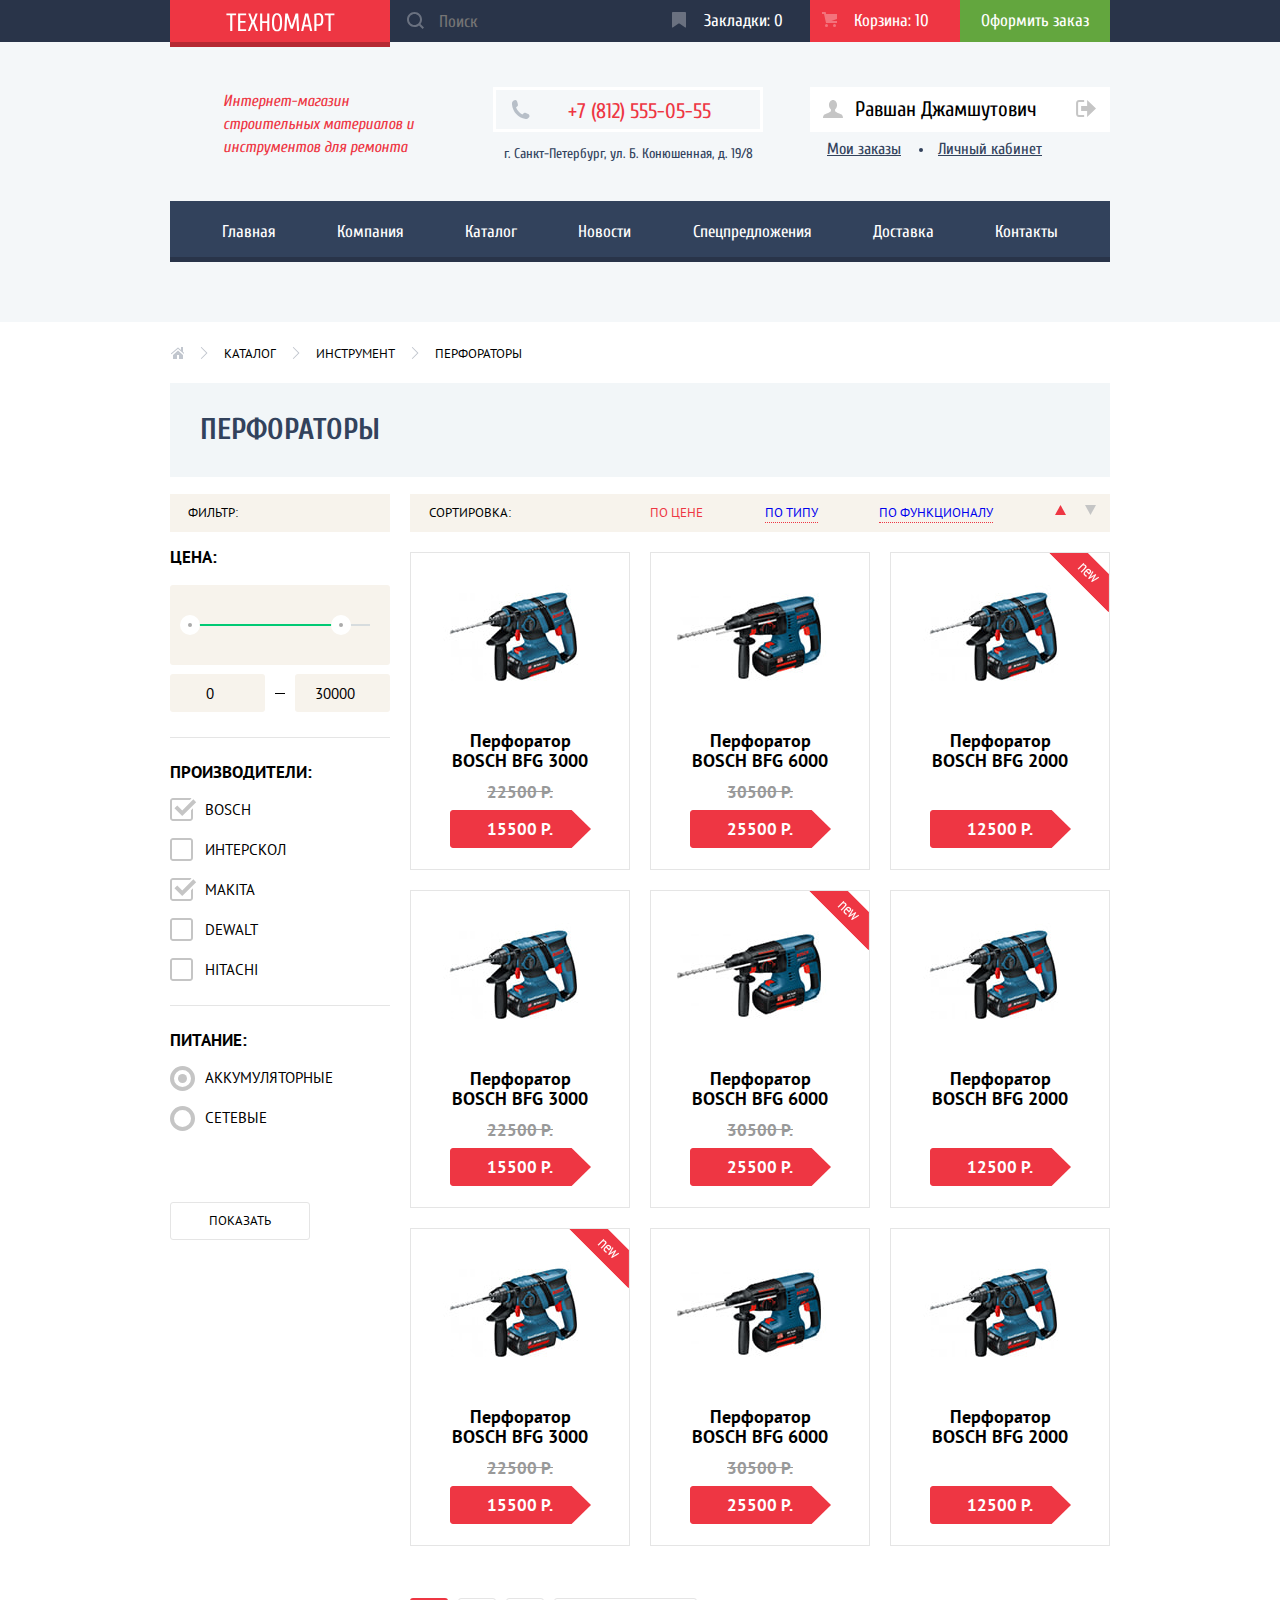
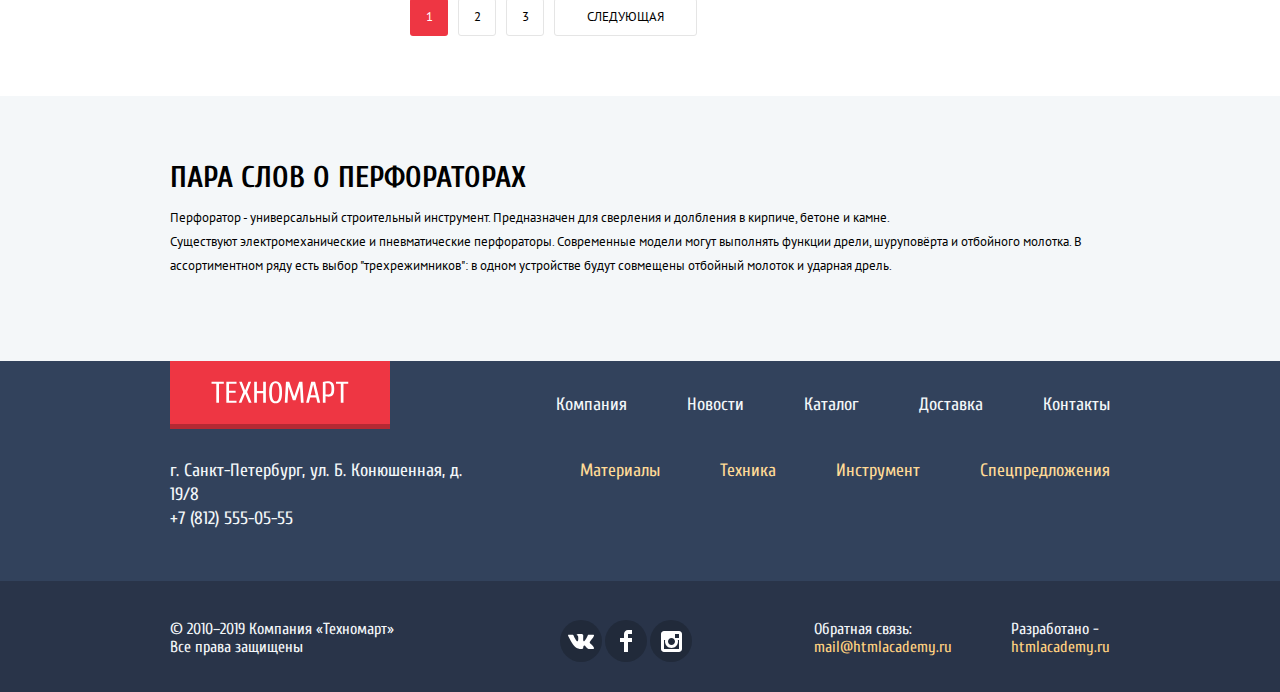
==== commit c2c350c1: "Исправление ошибок вёрстки для защиты проекта" ====
--- a/catalog.html
+++ b/catalog.html
@@ -1,569 +1,573 @@
 <!DOCTYPE html>
 <html lang="ru">
-  <head>
-    <meta charset="UTF-8">
-    <link href="https://fonts.googleapis.com/css?family=Cuprum:400,400i,700|PT+Sans:400,700&display=swap&subset=cyrillic"
-      rel="stylesheet">
-    <link rel="stylesheet" href="css/normalize.css">
-    <link rel="stylesheet" href="css/style.css">
-    <title>Перфораторы</title>
-  </head>
-  <body>
-    <header class="main-header">
-      <section class="header-top">
-        <div class="header-top-wrapper container">
-          <a href="index.html" class="logo header-logo">
-            <img src="img/logo.svg" alt="Логотип компании Техномарт" width="109" height="19">
-          </a>
-          <div class="header-search">
-            <input class="header-search-input" type="text" placeholder="Поиск">
-            <svg class="header-search-svg" version="1.1" xmlns="http://www.w3.org/2000/svg"
-              xmlns:xlink="http://www.w3.org/1999/xlink" x="0px" y="0px" width="17px" height="17px" viewBox="0 0 17 17"
-              enable-background="new 0 0 17 17" xml:space="preserve">
-              <g id="Layer_1">
-              </g>
-              <g id="Layer_2">
-                <path fill="#231F20" d="M17,15.586l-3.542-3.542C14.421,10.782,15,9.21,15,7.5C15,3.358,11.643,0,7.5,0C3.358,0,0,3.358,0,7.5
+
+<head>
+  <meta charset="UTF-8">
+  <link rel="stylesheet" href="css/normalize.css">
+  <link rel="stylesheet" href="css/style.css">
+  <title>Перфораторы</title>
+</head>
+
+<body>
+  <header class="main-header">
+    <section class="header-top">
+      <div class="header-top-wrapper container">
+        <a href="index.html" class="logo header-logo">
+          <img src="img/logo.svg" alt="Логотип компании Техномарт" width="109" height="19">
+        </a>
+        <div class="header-search">
+          <input class="header-search-input" type="text" placeholder="Поиск">
+          <svg class="header-search-svg" version="1.1" xmlns="http://www.w3.org/2000/svg"
+            xmlns:xlink="http://www.w3.org/1999/xlink" x="0px" y="0px" width="17px" height="17px" viewBox="0 0 17 17"
+            enable-background="new 0 0 17 17" xml:space="preserve">
+            <g>
+            </g>
+            <g>
+              <path fill="#231F20" d="M17,15.586l-3.542-3.542C14.421,10.782,15,9.21,15,7.5C15,3.358,11.643,0,7.5,0C3.358,0,0,3.358,0,7.5
                     C0,11.643,3.358,15,7.5,15c1.71,0,3.282-0.579,4.544-1.542L15.586,17L17,15.586z M2,7.5C2,4.467,4.467,2,7.5,2
                     C10.532,2,13,4.467,13,7.5c0,3.032-2.468,5.5-5.5,5.5C4.467,13,2,10.532,2,7.5z" />
-              </g>
-            </svg>
-          </div>
-          <ul class="header-top-links">
-            <li>
-              <a class="header-bookmark" href="">Закладки: 0
-                <svg version="1.1" id="Layer_2" xmlns="http://www.w3.org/2000/svg"
-                  xmlns:xlink="http://www.w3.org/1999/xlink" x="0px" y="0px" width="14px" height="16px" viewBox="0 0 14 16"
-                  enable-background="new 0 0 14 16" xml:space="preserve">
-                  <path fill="#E72C2D" d="M14,15c0,0.55-0.368,0.741-0.818,0.426l-5.363-3.765c-0.45-0.315-1.187-0.315-1.637,0l-5.364,3.765
+            </g>
+          </svg>
+        </div>
+        <ul class="header-top-links">
+          <li>
+            <a class="header-bookmark" href="">Закладки: 0
+              <svg version="1.1" xmlns="http://www.w3.org/2000/svg" xmlns:xlink="http://www.w3.org/1999/xlink" x="0px"
+                y="0px" width="14px" height="16px" viewBox="0 0 14 16" enable-background="new 0 0 14 16"
+                xml:space="preserve">
+                <path fill="#E72C2D" d="M14,15c0,0.55-0.368,0.741-0.818,0.426l-5.363-3.765c-0.45-0.315-1.187-0.315-1.637,0l-5.364,3.765
                     	C0.368,15.741,0,15.55,0,15V1c0-0.55,0.45-1,1-1h12c0.55,0,1,0.45,1,1V15z" />
-                </svg>
-              </a>
-            </li>
-            <li>
-              <a class="header-cart active" href="">Корзина: 10
-                <svg version="1.1" id="Layer_1" xmlns="http://www.w3.org/2000/svg"
-                  xmlns:xlink="http://www.w3.org/1999/xlink" x="0px" y="0px" width="15px" height="15px" viewBox="0 0 15 15"
-                  enable-background="new 0 0 15 15" xml:space="preserve">
-                  <g>
-                    <circle cx="4.5" cy="13.5" r="1.5" />
-                    <circle cx="12.5" cy="13.5" r="1.5" />
-                    <polygon points="15,2 4.07,2 3.648,0 0,0 0,2 2.031,2 4.016,11 15,11 15,9 9.441,9 15,6.951 	" />
-                  </g>
-                </svg>
-              </a>
-            </li>
-            <li>
-              <a class="order" href="">Оформить заказ</a>
-            </li>
-          </ul>
-        </div>
-      </section>
-    
-      <section class="header-bottom">
-        <div class="header-bottom-wrapper container">
-          <p class="header-slogan">
-            Интернет-магазин строительных материалов и инструментов для ремонта
-          </p>
-    
-          <div class="header-contacts">
-            <a class="phone" href="tel:+78125550555">+7 (812) 555-05-55</a>
-            <p>г. Санкт-Петербург, ул. Б. Конюшенная, д. 19/8</p>
-          </div>
-    
-          <!-- <div class="header-login">
-            <a class="button button-login" href="">Войти
-              <svg version="1.1" id="Layer_1" xmlns="http://www.w3.org/2000/svg" xmlns:xlink="http://www.w3.org/1999/xlink"
-                x="0px" y="0px" width="20px" height="17px" viewBox="0 0 20 17" enable-background="new 0 0 20 17"
+              </svg>
+            </a>
+          </li>
+          <li>
+            <a class="header-cart active" href="">Корзина: 10
+              <svg version="1.1" xmlns="http://www.w3.org/2000/svg" xmlns:xlink="http://www.w3.org/1999/xlink" x="0px"
+                y="0px" width="15px" height="15px" viewBox="0 0 15 15" enable-background="new 0 0 15 15"
                 xml:space="preserve">
                 <g>
-                  <polygon fill="#32425C" points="14.875,8.5 6,0 6,6 0,6 0,11 6,11 6,17 	" />
+                  <circle cx="4.5" cy="13.5" r="1.5" />
+                  <circle cx="12.5" cy="13.5" r="1.5" />
+                  <polygon points="15,2 4.07,2 3.648,0 0,0 0,2 2.031,2 4.016,11 15,11 15,9 9.441,9 15,6.951 	" />
                 </g>
-                <path fill="#32425C" d="M16.986,15.01h-5.027V17h5.027c2.178,0,3.004-1.81,3.029-3.026V3.028C19.99,1.811,19.164,0,16.986,0h-5.027
-                  	v1.99h5.027c0.839,0,0.992,0.681,1.01,1.057v10.904C17.979,14.327,17.825,15.01,16.986,15.01z" />
               </svg>
-    
-            </a>
-            <a class="button button-reg" href="">Регистрация</a>
-          </div> -->
-          <div class="header-user">
-            <div class="flex-container">
-              <a href="#" class="button button-profile">
-                <svg version="1.1" id="Layer_2" xmlns="http://www.w3.org/2000/svg" xmlns:xlink="http://www.w3.org/1999/xlink" x="0px"
-                  y="0px" width="20px" height="18px" viewBox="0 0 20 18" enable-background="new 0 0 20 18" xml:space="preserve">
-                  <path fill="#c5c5c5"
-                    d="M17.881,14.166c-2.144-0.735-4.256-1.666-5.207-2.39c-0.657-0.501-0.77-1.618-0.517-2.415
+            </a>
+          </li>
+          <li>
+            <a class="order" href="">Оформить заказ</a>
+          </li>
+        </ul>
+      </div>
+    </section>
+
+    <section class="header-bottom">
+      <div class="header-bottom-wrapper container">
+        <p class="header-slogan">
+          Интернет-магазин строительных материалов и инструментов для ремонта
+        </p>
+
+        <div class="header-contacts">
+          <a class="phone" href="tel:+78125550555">+7 (812) 555-05-55</a>
+          <p>г. Санкт-Петербург, ул. Б. Конюшенная, д. 19/8</p>
+        </div>
+
+        <div class="header-user">
+          <div class="flex-container">
+            <a href="#" class="button button-profile">
+              <svg version="1.1" xmlns="http://www.w3.org/2000/svg" xmlns:xlink="http://www.w3.org/1999/xlink" x="0px"
+                y="0px" width="20px" height="18px" viewBox="0 0 20 18" enable-background="new 0 0 20 18"
+                xml:space="preserve">
+                <path fill="#c5c5c5"
+                  d="M17.881,14.166c-2.144-0.735-4.256-1.666-5.207-2.39c-0.657-0.501-0.77-1.618-0.517-2.415
                   c1.118-0.903,1.864-2.477,1.864-4.278C14.021,2.276,12.221,0,10,0S5.979,2.276,5.979,5.083c0,1.801,0.746,3.374,1.863,4.277
                   c0.253,0.798,0.141,1.915-0.517,2.416c-0.95,0.724-3.063,1.654-5.207,2.39S0,18,0,18h20C20,18,20.025,14.901,17.881,14.166z" />
-                </svg>
-                Равшан Джамшутович
-              </a>
-              <a href="#" class="button button-exit">
-                <svg xmlns="http://www.w3.org/2000/svg" width="21" height="17" viewBox="0 0 21 17">
-                  <g fill="#c5c5c5">
-                    <path d="M21 8.5L12.125 0v6h-6v5h6v6z" />
-                    <path
-                      d="M3.106 13.952V3.048c.018-.376.171-1.057 1.01-1.057h5.027V0H4.116C1.938 0 1.112 1.81 1.087 3.027v10.946C1.112 15.189 1.938 17 4.116 17h5.027v-1.99H4.116c-.839 0-.992-.683-1.01-1.058z" />
-                  </g>
-                </svg>
-              </a>
-            </div>
-            <div class="header-user-links">
-              <a href="#">Мои заказы</a>
-              <a href="#">Личный кабинет</a>
+              </svg>
+              Равшан Джамшутович
+            </a>
+            <a href="#" class="button button-exit">
+              <svg xmlns="http://www.w3.org/2000/svg" width="21" height="17" viewBox="0 0 21 17">
+                <g fill="#c5c5c5">
+                  <path d="M21 8.5L12.125 0v6h-6v5h6v6z" />
+                  <path
+                    d="M3.106 13.952V3.048c.018-.376.171-1.057 1.01-1.057h5.027V0H4.116C1.938 0 1.112 1.81 1.087 3.027v10.946C1.112 15.189 1.938 17 4.116 17h5.027v-1.99H4.116c-.839 0-.992-.683-1.01-1.058z" />
+                </g>
+              </svg>
+            </a>
+          </div>
+          <div class="header-user-links">
+            <a href="#">Мои заказы</a>
+            <a href="#">Личный кабинет</a>
+          </div>
+        </div>
+      </div>
+      <nav class="main-nav container">
+        <ul class="main-nav-list">
+          <li class="main-nav-item"><a href="index.html">Главная</a></li>
+          <li class="main-nav-item"><a href="">Компания</a></li>
+          <li class="main-nav-item"><a href="catalog.html">Каталог</a></li>
+          <li class="main-nav-item"><a href="">Новости</a></li>
+          <li class="main-nav-item"><a href="">Спецпредложения</a></li>
+          <li class="main-nav-item"><a href="">Доставка</a></li>
+          <li class="main-nav-item"><a href="">Контакты</a></li>
+        </ul>
+      </nav>
+    </section>
+  </header>
+
+  <main>
+    <div class="container">
+      <ul class="breadcrumbs-list">
+        <li class="breadcrumbs-item"><a href="index.html"></a></li>
+        <li class="breadcrumbs-item"><a href="">Каталог</a></li>
+        <li class="breadcrumbs-item"><a href="">Инструмент</a></li>
+        <li class="breadcrumbs-item">Перфораторы</li>
+      </ul>
+      <h1 class="page-title">Перфораторы</h1>
+      <div class="catalog-main-wrapper">
+        <section class="filters">
+          <h2>Фильтр:</h2>
+          <form class="filter" action="https://echo.htmlacademy.ru" method="get">
+            <fieldset>
+              <legend>
+                Цена:
+              </legend>
+              <div class="range-controls">
+                <div class="scale">
+                  <div class="bar">
+
+                  </div>
+                  <div class="range-toggle range-toggle-min">Рычаг выбора минимальной стоимости в фильтре</div>
+                  <div class="range-toggle range-toggle-max">Рычаг выбора максимальной стоимости в фильтре</div>
+                </div>
+              </div>
+              <div class="price-controls">
+                <label><input type="number" name="price-min" value="0"></label>
+                <label><input type="number" name="price-max" value="30000"></label>
+              </div>
+            </fieldset>
+            <fieldset>
+              <legend>Производители:</legend>
+              <ul class="filter-list">
+                <li class="filter-item">
+                  <input class="visually-hidden" type="checkbox" name="bosch" id="filter-bosch" checked>
+                  <label for="filter-bosch">Bosch</label>
+                </li>
+                <li class="filter-item">
+                  <input class="visually-hidden" type="checkbox" name="interskol" id="filter-interskol">
+                  <label for="filter-interskol">Интерскол</label>
+                </li>
+                <li class="filter-item">
+                  <input class="visually-hidden" type="checkbox" name="makita" id="filter-makita" checked>
+                  <label for="filter-makita">Makita</label>
+                </li>
+                <li class="filter-item">
+                  <input class="visually-hidden" type="checkbox" name="dewalt" id="filter-dewalt">
+                  <label for="filter-dewalt">Dewalt</label>
+                </li>
+                <li class="filter-item">
+                  <input class="visually-hidden" type="checkbox" name="hitachi" id="filter-hitachi">
+                  <label for="filter-hitachi">Hitachi</label>
+                </li>
+              </ul>
+            </fieldset>
+            <fieldset>
+              <legend>Питание:</legend>
+              <ul class="filter-list">
+                <li class="filter-item">
+                  <input class="visually-hidden" type="radio" name="product-group" id="filter-accum" value="rechargable" checked>
+                  <label for="filter-accum">Аккумуляторные</label>
+                </li>
+                <li class="filter-item">
+                  <input class="visually-hidden" type="radio" name="product-group" id="filter-power" value="main-power">
+                  <label for="filter-power">Сетевые</label>
+                </li>
+              </ul>
+            </fieldset>
+            <button class="button button-submit" type="submit">Показать</button>
+          </form>
+        </section>
+
+        <section class="product-list-wrapper">
+          <div class="catalog-sort">
+            <p>Сортировка:</p>
+            <div>
+              <a href="#" class="sort-item sort-item-text active">По цене</a>
+              <a href="#" class="sort-item sort-item-text">По типу</a>
+              <a href="#" class="sort-item sort-item-text">По функционалу</a>
+              <div class="sort-direction-icons">
+                <a href="#" class="sort-item sort-item-icon active">
+                  <svg xmlns="http://www.w3.org/2000/svg" width="11" height="10" viewBox="0 0 11 10">
+                    <path fill="#c5c5c5" d="M5.5 0L0 10h11z" />
+                  </svg>
+                  Направление сортировки по возрастанию
+                </a>
+                <a href="#" class="sort-item sort-item-icon">
+                  <svg xmlns="http://www.w3.org/2000/svg" width="11" height="10" viewBox="0 0 11 10">
+                    <path fill="#c5c5c5" d="M5.5 10L0 0h11" />
+                  </svg>
+                  Направление сортировки по убыванию
+                </a>
+              </div>
             </div>
           </div>
-        </div>
-        <nav class="main-nav container">
-          <ul class="main-nav-list">
-            <li class="main-nav-item"><a href="index.html">Главная</a></li>
-            <li class="main-nav-item"><a href="">Компания</a></li>
-            <li class="main-nav-item"><a href="catalog.html">Каталог</a></li>
-            <li class="main-nav-item"><a href="">Новости</a></li>
-            <li class="main-nav-item"><a href="">Спецпредложения</a></li>
-            <li class="main-nav-item"><a href="">Доставка</a></li>
-            <li class="main-nav-item"><a href="">Контакты</a></li>
+          <ul class="product-list">
+            <li class="product-item">
+              <h3>Перфоратор BOSCH BFG 3000</h3>
+              <div class="product-img">
+                <img src="img/catalog-item-1.jpg" width="218" height="170" alt="Перфоратор BOSCH BFG 3000">
+                <div class="product-overlay">
+                  <a class="button button-buy" href="">
+                    <svg version="1.1" xmlns="http://www.w3.org/2000/svg" xmlns:xlink="http://www.w3.org/1999/xlink"
+                      x="0px" y="0px" width="15px" height="15px" viewBox="0 0 15 15" enable-background="new 0 0 15 15"
+                      xml:space="preserve">
+                      <g>
+                        <circle cx="4.5" cy="13.5" r="1.5" />
+                        <circle cx="12.5" cy="13.5" r="1.5" />
+                        <polygon points="15,2 4.07,2 3.648,0 0,0 0,2 2.031,2 4.016,11 15,11 15,9 9.441,9 15,6.951 	" />
+                      </g>
+                    </svg>
+                    Купить
+                  </a>
+                  <a class="button button-bookmarks" href="">В закладки</a>
+                </div>
+              </div>
+              <p class="old-price">22500 Р.</p>
+              <a class="price" href="">15500 Р.</a>
+            </li>
+
+            <li class="product-item">
+              <h3>Перфоратор BOSCH BFG 6000</h3>
+              <div class="product-img">
+                <img src="img/catalog-item-2.jpg" width="218" height="170" alt="Перфоратор BOSCH BFG 6000">
+                <div class="product-overlay">
+                  <a class="button button-buy" href="">
+                    <svg version="1.1" xmlns="http://www.w3.org/2000/svg" xmlns:xlink="http://www.w3.org/1999/xlink"
+                      x="0px" y="0px" width="15px" height="15px" viewBox="0 0 15 15" enable-background="new 0 0 15 15"
+                      xml:space="preserve">
+                      <g>
+                        <circle cx="4.5" cy="13.5" r="1.5" />
+                        <circle cx="12.5" cy="13.5" r="1.5" />
+                        <polygon points="15,2 4.07,2 3.648,0 0,0 0,2 2.031,2 4.016,11 15,11 15,9 9.441,9 15,6.951 	" />
+                      </g>
+                    </svg>
+                    Купить
+                  </a>
+                  <a class="button button-bookmarks" href="">В закладки</a>
+                </div>
+              </div>
+              <p class="old-price">30500 Р.</p>
+              <a class="price" href="">25500 Р.</a>
+            </li>
+
+            <li class="product-item new">
+              <h3>Перфоратор BOSCH BFG 2000</h3>
+              <div class="product-img">
+                <img src="img/catalog-item-3.jpg" width="218" height="170" alt="Перфоратор BOSCH BFG 2000">
+                <div class="product-overlay">
+                  <a class="button button-buy" href="">
+                    <svg version="1.1" xmlns="http://www.w3.org/2000/svg" xmlns:xlink="http://www.w3.org/1999/xlink"
+                      x="0px" y="0px" width="15px" height="15px" viewBox="0 0 15 15" enable-background="new 0 0 15 15"
+                      xml:space="preserve">
+                      <g>
+                        <circle cx="4.5" cy="13.5" r="1.5" />
+                        <circle cx="12.5" cy="13.5" r="1.5" />
+                        <polygon points="15,2 4.07,2 3.648,0 0,0 0,2 2.031,2 4.016,11 15,11 15,9 9.441,9 15,6.951 	" />
+                      </g>
+                    </svg>
+                    Купить
+                  </a>
+                  <a class="button button-bookmarks" href="">В закладки</a>
+                </div>
+              </div>
+              <p class="old-price"></p>
+              <a class="price" href="">12500 Р.</a>
+            </li>
+
+            <li class="product-item">
+              <h3>Перфоратор BOSCH BFG 3000</h3>
+              <div class="product-img">
+                <img src="img/catalog-item-1.jpg" width="218" height="170" alt="Перфоратор BOSCH BFG 3000">
+                <div class="product-overlay">
+                  <a class="button button-buy" href="">
+                    <svg version="1.1" xmlns="http://www.w3.org/2000/svg" xmlns:xlink="http://www.w3.org/1999/xlink"
+                      x="0px" y="0px" width="15px" height="15px" viewBox="0 0 15 15" enable-background="new 0 0 15 15"
+                      xml:space="preserve">
+                      <g>
+                        <circle cx="4.5" cy="13.5" r="1.5" />
+                        <circle cx="12.5" cy="13.5" r="1.5" />
+                        <polygon points="15,2 4.07,2 3.648,0 0,0 0,2 2.031,2 4.016,11 15,11 15,9 9.441,9 15,6.951 	" />
+                      </g>
+                    </svg>
+                    Купить
+                  </a>
+                  <a class="button button-bookmarks" href="">В закладки</a>
+                </div>
+              </div>
+              <p class="old-price">22500 Р.</p>
+              <a class="price" href="">15500 Р.</a>
+            </li>
+
+            <li class="product-item new">
+              <h3>Перфоратор BOSCH BFG 6000</h3>
+              <div class="product-img">
+                <img src="img/catalog-item-2.jpg" width="218" height="170" alt="Перфоратор BOSCH BFG 6000">
+                <div class="product-overlay">
+                  <a class="button button-buy" href="">
+                    <svg version="1.1" xmlns="http://www.w3.org/2000/svg" xmlns:xlink="http://www.w3.org/1999/xlink"
+                      x="0px" y="0px" width="15px" height="15px" viewBox="0 0 15 15" enable-background="new 0 0 15 15"
+                      xml:space="preserve">
+                      <g>
+                        <circle cx="4.5" cy="13.5" r="1.5" />
+                        <circle cx="12.5" cy="13.5" r="1.5" />
+                        <polygon points="15,2 4.07,2 3.648,0 0,0 0,2 2.031,2 4.016,11 15,11 15,9 9.441,9 15,6.951 	" />
+                      </g>
+                    </svg>
+                    Купить
+                  </a>
+                  <a class="button button-bookmarks" href="">В закладки</a>
+                </div>
+              </div>
+              <p class="old-price">30500 Р.</p>
+              <a class="price" href="">25500 Р.</a>
+            </li>
+
+            <li class="product-item">
+              <h3>Перфоратор BOSCH BFG 2000</h3>
+              <div class="product-img">
+                <img src="img/catalog-item-3.jpg" width="218" height="170" alt="Перфоратор BOSCH BFG 2000">
+                <div class="product-overlay">
+                  <a class="button button-buy" href="">
+                    <svg version="1.1" xmlns="http://www.w3.org/2000/svg" xmlns:xlink="http://www.w3.org/1999/xlink"
+                      x="0px" y="0px" width="15px" height="15px" viewBox="0 0 15 15" enable-background="new 0 0 15 15"
+                      xml:space="preserve">
+                      <g>
+                        <circle cx="4.5" cy="13.5" r="1.5" />
+                        <circle cx="12.5" cy="13.5" r="1.5" />
+                        <polygon points="15,2 4.07,2 3.648,0 0,0 0,2 2.031,2 4.016,11 15,11 15,9 9.441,9 15,6.951 	" />
+                      </g>
+                    </svg>
+                    Купить
+                  </a>
+                  <a class="button button-bookmarks" href="">В закладки</a>
+                </div>
+              </div>
+              <p class="old-price"></p>
+              <a class="price" href="">12500 Р.</a>
+            </li>
+
+            <li class="product-item new">
+              <h3>Перфоратор BOSCH BFG 3000</h3>
+              <div class="product-img">
+                <img src="img/catalog-item-1.jpg" width="218" height="170" alt="Перфоратор BOSCH BFG 3000">
+                <div class="product-overlay">
+                  <a class="button button-buy" href="">
+                    <svg version="1.1" xmlns="http://www.w3.org/2000/svg" xmlns:xlink="http://www.w3.org/1999/xlink"
+                      x="0px" y="0px" width="15px" height="15px" viewBox="0 0 15 15" enable-background="new 0 0 15 15"
+                      xml:space="preserve">
+                      <g>
+                        <circle cx="4.5" cy="13.5" r="1.5" />
+                        <circle cx="12.5" cy="13.5" r="1.5" />
+                        <polygon points="15,2 4.07,2 3.648,0 0,0 0,2 2.031,2 4.016,11 15,11 15,9 9.441,9 15,6.951 	" />
+                      </g>
+                    </svg>
+                    Купить
+                  </a>
+                  <a class="button button-bookmarks" href="">В закладки</a>
+                </div>
+              </div>
+              <p class="old-price">22500 Р.</p>
+              <a class="price" href="">15500 Р.</a>
+            </li>
+
+            <li class="product-item">
+              <h3>Перфоратор BOSCH BFG 6000</h3>
+              <div class="product-img">
+                <img src="img/catalog-item-2.jpg" width="218" height="170" alt="Перфоратор BOSCH BFG 6000">
+                <div class="product-overlay">
+                  <a class="button button-buy" href="">
+                    <svg version="1.1" xmlns="http://www.w3.org/2000/svg" xmlns:xlink="http://www.w3.org/1999/xlink"
+                      x="0px" y="0px" width="15px" height="15px" viewBox="0 0 15 15" enable-background="new 0 0 15 15"
+                      xml:space="preserve">
+                      <g>
+                        <circle cx="4.5" cy="13.5" r="1.5" />
+                        <circle cx="12.5" cy="13.5" r="1.5" />
+                        <polygon points="15,2 4.07,2 3.648,0 0,0 0,2 2.031,2 4.016,11 15,11 15,9 9.441,9 15,6.951 	" />
+                      </g>
+                    </svg>
+                    Купить
+                  </a>
+                  <a class="button button-bookmarks" href="">В закладки</a>
+                </div>
+              </div>
+              <p class="old-price">30500 Р.</p>
+              <a class="price" href="">25500 Р.</a>
+            </li>
+
+            <li class="product-item">
+              <h3>Перфоратор BOSCH BFG 2000</h3>
+              <div class="product-img">
+                <img src="img/catalog-item-3.jpg" width="218" height="170" alt="Перфоратор BOSCH BFG 2000">
+                <div class="product-overlay">
+                  <a class="button button-buy" href="">
+                    <svg version="1.1" xmlns="http://www.w3.org/2000/svg" xmlns:xlink="http://www.w3.org/1999/xlink"
+                      x="0px" y="0px" width="15px" height="15px" viewBox="0 0 15 15" enable-background="new 0 0 15 15"
+                      xml:space="preserve">
+                      <g>
+                        <circle cx="4.5" cy="13.5" r="1.5" />
+                        <circle cx="12.5" cy="13.5" r="1.5" />
+                        <polygon points="15,2 4.07,2 3.648,0 0,0 0,2 2.031,2 4.016,11 15,11 15,9 9.441,9 15,6.951 	" />
+                      </g>
+                    </svg>
+                    Купить
+                  </a>
+                  <a class="button button-bookmarks" href="">В закладки</a>
+                </div>
+              </div>
+              <p class="old-price"></p>
+              <a class="price" href="">12500 Р.</a>
+            </li>
           </ul>
-        </nav>
-      </section>
-    </header>
-
-    <main>
+
+          <ol class="pagination-list">
+            <li class="pagination-item current">
+              <a href="#">1</a>
+            </li>
+            <li class="pagination-item">
+              <a href="">2</a>
+            </li>
+            <li class="pagination-item">
+              <a href="">3</a>
+            </li>
+            <li class="pagination-item direction">
+              <a href="">Следующая</a>
+            </li>
+          </ol>
+        </section>
+      </div>
+    </div>
+    <section class="catalog-text">
       <div class="container">
-        <ul class="breadcrumbs-list">
-          <li class="breadcrumbs-item"><a href="index.html"></a></li>
-          <li class="breadcrumbs-item"><a href="">Каталог</a></li>
-          <li class="breadcrumbs-item"><a href="">Инструмент</a></li>
-          <li class="breadcrumbs-item">Перфораторы</li>
+        <h2>
+          Пара слов о перфораторах
+        </h2>
+        <p>
+          Перфоратор - универсальный строительный инструмент. Предназначен для сверления и долбления в кирпиче, бетоне и
+          камне. <br> Существуют электромеханические и пневматические перфораторы. Современные модели могут выполнять
+          функции дрели, шуруповёрта и отбойного молотка. В ассортиментном ряду есть выбор "трехрежимников": в одном
+          устройстве будут совмещены отбойный молоток и ударная дрель.
+        </p>
+      </div>
+    </section>
+  </main>
+  <footer class="footer">
+    <div class="footer-top">
+      <div class="container">
+        <div class="footer-top-first-row">
+          <a class="logo footer-logo" href="">
+            <img src="img/logo.svg" alt="Логотип компании Техномарт" width="138" height="23">
+          </a>
+          <ul class="footer-nav-list">
+            <li class="footer-nav-item"><a href="">Компания</a></li>
+            <li class="footer-nav-item"><a href="">Новости</a></li>
+            <li class="footer-nav-item"><a href="catalog.html">Каталог</a></li>
+            <li class="footer-nav-item"><a href="">Доставка</a></li>
+            <li class="footer-nav-item"><a href="">Контакты</a></li>
+          </ul>
+        </div>
+        <div class="footer-top-second-row">
+          <div class="footer-contacts">
+            <p>
+              г. Санкт-Петербург, ул. Б. Конюшенная, д. 19/8
+            </p>
+            <a class="phone" href="tel:+78125550555">+7 (812) 555-05-55</a>
+          </div>
+          <ul class="footer-nav-list second-row-nav">
+            <li class="footer-nav-item"><a href="">Материалы</a></li>
+            <li class="footer-nav-item"><a href="">Техника</a></li>
+            <li class="footer-nav-item"><a href="">Инструмент</a></li>
+            <li class="footer-nav-item"><a href="">Спецпредложения</a></li>
+          </ul>
+        </div>
+      </div>
+    </div>
+    <section class="footer-bottom">
+      <div class="container">
+        <p class="footer-copyright">
+          © 2010–2019 Компания «Техномарт»
+          Все права защищены
+        </p>
+        <ul class="footer-social">
+          <li class="footer-social-item">
+            <a href="">
+              <img src="img/vk-icon.svg" width="26" height="15" alt="Вконтакте">
+              Ссылка на Вконтакте
+            </a>
+          </li>
+          <li class="footer-social-item">
+            <a href="">
+              <img src="img/fb-icon.svg" width="12" height="22" alt="facebook">
+              Ссылка на FaceBook
+            </a>
+          </li>
+          <li class="footer-social-item">
+            <a href="">
+              <img src="img/insta-icon.svg" width="21" height="21" alt="instagram">
+              Ссылка на instagram
+            </a>
+          </li>
         </ul>
-        <h1 class="page-title">Перфораторы</h1>
-        <div class="catalog-main-wrapper">
-          <section class="filters">
-            <h2>Фильтр:</h2>
-            <form class="filter" action="https://echo.htmlacademy.ru" method="get">
-              <fieldset>
-                <legend>
-                  Цена:
-                </legend>
-                <div class="range-controls">
-                  <div class="scale">
-                    <div class="bar">
-                      
-                    </div>
-                    <div class="range-toggle range-toggle-min"></div>
-                    <div class="range-toggle range-toggle-max"></div>
-                  </div>
-                </div>
-                <div class="price-controls">
-                  <label><input type="number" name="price-min" value="0"></label>
-                  <label><input type="number" name="price-max" value="30000"></label>
-                </div>
-              </fieldset>
-              <fieldset>
-                <legend>Производители:</legend>
-                <ul class="filter-list">
-                  <li class="filter-item">
-                    <input type="checkbox" name="bosch" id="filter-bosch" checked>
-                    <label for="filter-bosch">Bosch</label>
-                  </li>
-                  <li class="filter-item">
-                    <input type="checkbox" name="interskol" id="filter-interskol">
-                    <label for="filter-interskol">Интерскол</label>
-                  </li>
-                  <li class="filter-item">
-                    <input type="checkbox" name="makita" id="filter-makita" checked>
-                    <label for="filter-makita">Makita</label>
-                  </li>
-                  <li class="filter-item">
-                    <input type="checkbox" name="dewalt" id="filter-dewalt">
-                    <label for="filter-dewalt">Dewalt</label>
-                  </li>
-                  <li class="filter-item">
-                    <input type="checkbox" name="hitachi" id="filter-hitachi">
-                    <label for="filter-hitachi">Hitachi</label>
-                  </li>
-                </ul>
-              </fieldset>
-              <fieldset>
-                <legend>Питание:</legend>
-                  <ul class="filter-list">
-                    <li class="filter-item">
-                      <input type="radio" name="product-group" id="filter-accum" value="rechargable" checked>
-                      <label for="filter-accum">Аккумуляторные</label>
-                    </li>
-                    <li class="filter-item">
-                      <input type="radio" name="product-group" id="filter-power" value="main power">
-                      <label for="filter-power">Сетевые</label>
-                    </li>
-                  </ul>
-              </fieldset>
-              <button class="button button-submit" type="submit">Показать</button>
-            </form>
-          </section>
-
-          <section class="product-list-wrapper">
-            <div class="catalog-sort">
-              <p>Сортировка:</p>
-              <div>
-                <button class="sort-item sort-item-text active" type="button">По цене</button>
-                <button class="sort-item sort-item-text" type="button">По типу</button>
-                <button class="sort-item sort-item-text" type="button">По функционалу</button>
-                <div class="sort-direction-icons">
-                  <button class="sort-item sort-item-icon active" type="button">
-                    <svg xmlns="http://www.w3.org/2000/svg" width="11" height="10" viewBox="0 0 11 10">
-                      <path fill="#c5c5c5" d="M5.5 0L0 10h11z" />
-                    </svg>
-                  </button>
-                  <button class="sort-item sort-item-icon" type="button">
-                    <svg xmlns="http://www.w3.org/2000/svg" width="11" height="10" viewBox="0 0 11 10">
-                      <path fill="#c5c5c5" d="M5.5 10L0 0h11" />
-                    </svg>
-                  </button>
-                </div>
-              </div>
-            </div>
-            <ul class="product-list">
-              <li class="product-item">
-                <h3>Перфоратор BOSCH BFG 3000</h3>
-                <div class="product-img">
-                  <img src="img/catalog-item-1.jpg" width="218" height="170" alt="Перфоратор BOSCH BFG 3000">
-                  <div class="product-overlay">
-                    <a class="button button-buy" href="">
-                      <svg version="1.1" id="Layer_1" xmlns="http://www.w3.org/2000/svg" xmlns:xlink="http://www.w3.org/1999/xlink" x="0px"
-                        y="0px" width="15px" height="15px" viewBox="0 0 15 15" enable-background="new 0 0 15 15" xml:space="preserve">
-                        <g>
-                          <circle cx="4.5" cy="13.5" r="1.5" />
-                          <circle cx="12.5" cy="13.5" r="1.5" />
-                          <polygon points="15,2 4.07,2 3.648,0 0,0 0,2 2.031,2 4.016,11 15,11 15,9 9.441,9 15,6.951 	" />
-                        </g>
-                      </svg>
-                      Купить
-                    </a>
-                    <a class="button button-bookmarks" href="">В закладки</a>
-                  </div>
-                </div>
-                <p class="old-price">22500 Р.</p>
-                <a class="price" href="">15500 Р.</a>
-              </li>
-
-              <li class="product-item">
-                <h3>Перфоратор BOSCH BFG 6000</h3>
-                <div class="product-img">
-                  <img src="img/catalog-item-2.jpg" width="218" height="170" alt="Перфоратор BOSCH BFG 6000">
-                  <div class="product-overlay">
-                    <a class="button button-buy" href="">
-                      <svg version="1.1" id="Layer_1" xmlns="http://www.w3.org/2000/svg" xmlns:xlink="http://www.w3.org/1999/xlink" x="0px"
-                        y="0px" width="15px" height="15px" viewBox="0 0 15 15" enable-background="new 0 0 15 15" xml:space="preserve">
-                        <g>
-                          <circle cx="4.5" cy="13.5" r="1.5" />
-                          <circle cx="12.5" cy="13.5" r="1.5" />
-                          <polygon points="15,2 4.07,2 3.648,0 0,0 0,2 2.031,2 4.016,11 15,11 15,9 9.441,9 15,6.951 	" />
-                        </g>
-                      </svg>
-                      Купить
-                    </a>
-                    <a class="button button-bookmarks" href="">В закладки</a>
-                  </div>
-                </div>
-                <p class="old-price">30500 Р.</p>
-                <a class="price" href="">25500 Р.</a>
-              </li>
-
-              <li class="product-item new">
-                <h3>Перфоратор BOSCH BFG 2000</h3>
-                <div class="product-img">
-                  <img src="img/catalog-item-3.jpg" width="218" height="170" alt="Перфоратор BOSCH BFG 2000">
-                  <div class="product-overlay">
-                    <a class="button button-buy" href="">
-                      <svg version="1.1" id="Layer_1" xmlns="http://www.w3.org/2000/svg" xmlns:xlink="http://www.w3.org/1999/xlink" x="0px"
-                        y="0px" width="15px" height="15px" viewBox="0 0 15 15" enable-background="new 0 0 15 15" xml:space="preserve">
-                        <g>
-                          <circle cx="4.5" cy="13.5" r="1.5" />
-                          <circle cx="12.5" cy="13.5" r="1.5" />
-                          <polygon points="15,2 4.07,2 3.648,0 0,0 0,2 2.031,2 4.016,11 15,11 15,9 9.441,9 15,6.951 	" />
-                        </g>
-                      </svg>
-                      Купить
-                    </a>
-                    <a class="button button-bookmarks" href="">В закладки</a>
-                  </div>
-                </div>
-                <p class="old-price"></p>
-                <a class="price" href="">12500 Р.</a>
-              </li>
-              
-              <li class="product-item">
-                <h3>Перфоратор BOSCH BFG 3000</h3>
-                <div class="product-img">
-                  <img src="img/catalog-item-1.jpg" width="218" height="170" alt="Перфоратор BOSCH BFG 3000">
-                  <div class="product-overlay">
-                    <a class="button button-buy" href="">
-                      <svg version="1.1" id="Layer_1" xmlns="http://www.w3.org/2000/svg" xmlns:xlink="http://www.w3.org/1999/xlink" x="0px"
-                        y="0px" width="15px" height="15px" viewBox="0 0 15 15" enable-background="new 0 0 15 15" xml:space="preserve">
-                        <g>
-                          <circle cx="4.5" cy="13.5" r="1.5" />
-                          <circle cx="12.5" cy="13.5" r="1.5" />
-                          <polygon points="15,2 4.07,2 3.648,0 0,0 0,2 2.031,2 4.016,11 15,11 15,9 9.441,9 15,6.951 	" />
-                        </g>
-                      </svg>
-                      Купить
-                    </a>
-                    <a class="button button-bookmarks" href="">В закладки</a>
-                  </div>
-                </div>
-                <p class="old-price">22500 Р.</p>
-                <a class="price" href="">15500 Р.</a>
-              </li>
-              
-              <li class="product-item new">
-                <h3>Перфоратор BOSCH BFG 6000</h3>
-                <div class="product-img">
-                  <img src="img/catalog-item-2.jpg" width="218" height="170" alt="Перфоратор BOSCH BFG 6000">
-                  <div class="product-overlay">
-                    <a class="button button-buy" href="">
-                      <svg version="1.1" id="Layer_1" xmlns="http://www.w3.org/2000/svg" xmlns:xlink="http://www.w3.org/1999/xlink" x="0px"
-                        y="0px" width="15px" height="15px" viewBox="0 0 15 15" enable-background="new 0 0 15 15" xml:space="preserve">
-                        <g>
-                          <circle cx="4.5" cy="13.5" r="1.5" />
-                          <circle cx="12.5" cy="13.5" r="1.5" />
-                          <polygon points="15,2 4.07,2 3.648,0 0,0 0,2 2.031,2 4.016,11 15,11 15,9 9.441,9 15,6.951 	" />
-                        </g>
-                      </svg>
-                      Купить
-                    </a>
-                    <a class="button button-bookmarks" href="">В закладки</a>
-                  </div>
-                </div>
-                <p class="old-price">30500 Р.</p>
-                <a class="price" href="">25500 Р.</a>
-              </li>
-              
-              <li class="product-item">
-                <h3>Перфоратор BOSCH BFG 2000</h3>
-                <div class="product-img">
-                  <img src="img/catalog-item-3.jpg" width="218" height="170" alt="Перфоратор BOSCH BFG 2000">
-                  <div class="product-overlay">
-                    <a class="button button-buy" href="">
-                      <svg version="1.1" id="Layer_1" xmlns="http://www.w3.org/2000/svg" xmlns:xlink="http://www.w3.org/1999/xlink" x="0px"
-                        y="0px" width="15px" height="15px" viewBox="0 0 15 15" enable-background="new 0 0 15 15" xml:space="preserve">
-                        <g>
-                          <circle cx="4.5" cy="13.5" r="1.5" />
-                          <circle cx="12.5" cy="13.5" r="1.5" />
-                          <polygon points="15,2 4.07,2 3.648,0 0,0 0,2 2.031,2 4.016,11 15,11 15,9 9.441,9 15,6.951 	" />
-                        </g>
-                      </svg>
-                      Купить
-                    </a>
-                    <a class="button button-bookmarks" href="">В закладки</a>
-                  </div>
-                </div>
-                <p class="old-price"></p>
-                <a class="price" href="">12500 Р.</a>
-              </li>
-
-              <li class="product-item new">
-                <h3>Перфоратор BOSCH BFG 3000</h3>
-                <div class="product-img">
-                  <img src="img/catalog-item-1.jpg" width="218" height="170" alt="Перфоратор BOSCH BFG 3000">
-                  <div class="product-overlay">
-                    <a class="button button-buy" href="">
-                      <svg version="1.1" id="Layer_1" xmlns="http://www.w3.org/2000/svg" xmlns:xlink="http://www.w3.org/1999/xlink" x="0px"
-                        y="0px" width="15px" height="15px" viewBox="0 0 15 15" enable-background="new 0 0 15 15" xml:space="preserve">
-                        <g>
-                          <circle cx="4.5" cy="13.5" r="1.5" />
-                          <circle cx="12.5" cy="13.5" r="1.5" />
-                          <polygon points="15,2 4.07,2 3.648,0 0,0 0,2 2.031,2 4.016,11 15,11 15,9 9.441,9 15,6.951 	" />
-                        </g>
-                      </svg>
-                      Купить
-                    </a>
-                    <a class="button button-bookmarks" href="">В закладки</a>
-                  </div>
-                </div>
-                <p class="old-price">22500 Р.</p>
-                <a class="price" href="">15500 Р.</a>
-              </li>
-              
-              <li class="product-item">
-                <h3>Перфоратор BOSCH BFG 6000</h3>
-                <div class="product-img">
-                  <img src="img/catalog-item-2.jpg" width="218" height="170" alt="Перфоратор BOSCH BFG 6000">
-                  <div class="product-overlay">
-                    <a class="button button-buy" href="">
-                      <svg version="1.1" id="Layer_1" xmlns="http://www.w3.org/2000/svg" xmlns:xlink="http://www.w3.org/1999/xlink" x="0px"
-                        y="0px" width="15px" height="15px" viewBox="0 0 15 15" enable-background="new 0 0 15 15" xml:space="preserve">
-                        <g>
-                          <circle cx="4.5" cy="13.5" r="1.5" />
-                          <circle cx="12.5" cy="13.5" r="1.5" />
-                          <polygon points="15,2 4.07,2 3.648,0 0,0 0,2 2.031,2 4.016,11 15,11 15,9 9.441,9 15,6.951 	" />
-                        </g>
-                      </svg>
-                      Купить
-                    </a>
-                    <a class="button button-bookmarks" href="">В закладки</a>
-                  </div>
-                </div>
-                <p class="old-price">30500 Р.</p>
-                <a class="price" href="">25500 Р.</a>
-              </li>
-              
-              <li class="product-item">
-                <h3>Перфоратор BOSCH BFG 2000</h3>
-                <div class="product-img">
-                  <img src="img/catalog-item-3.jpg" width="218" height="170" alt="Перфоратор BOSCH BFG 2000">
-                  <div class="product-overlay">
-                    <a class="button button-buy" href="">
-                      <svg version="1.1" id="Layer_1" xmlns="http://www.w3.org/2000/svg" xmlns:xlink="http://www.w3.org/1999/xlink" x="0px"
-                        y="0px" width="15px" height="15px" viewBox="0 0 15 15" enable-background="new 0 0 15 15" xml:space="preserve">
-                        <g>
-                          <circle cx="4.5" cy="13.5" r="1.5" />
-                          <circle cx="12.5" cy="13.5" r="1.5" />
-                          <polygon points="15,2 4.07,2 3.648,0 0,0 0,2 2.031,2 4.016,11 15,11 15,9 9.441,9 15,6.951 	" />
-                        </g>
-                      </svg>
-                      Купить
-                    </a>
-                    <a class="button button-bookmarks" href="">В закладки</a>
-                  </div>
-                </div>
-                <p class="old-price"></p>
-                <a class="price" href="">12500 Р.</a>
-              </li>
-            </ul>
-
-            <ol class="pagination-list">
-              <li class="pagination-item current">
-                <a href="#">1</a>
-              </li>
-              <li class="pagination-item">
-                <a href="">2</a>
-              </li>
-              <li class="pagination-item">
-                <a href="">3</a>
-              </li>
-              <li class="pagination-item direction">
-                <a href="">Следующая</a>
-              </li>
-            </ol>
-          </section>
-        </div>
-      </div>
-      <section class="catalog-text">
-        <div class="container">
-          <h2>
-            Пара слов о перфораторах
-          </h2>
-          <p>
-            Перфоратор - универсальный строительный инструмент. Предназначен для сверления и долбления в кирпиче, бетоне и камне. Существуют электромеханические и пневматические перфораторы. Современные модели могут выполнять функции дрели, шуруповёрта и отбойного молотка. В ассортиментном ряду есть выбор "трехрежимников": в одном устройстве будут совмещены отбойный молоток и ударная дрель.
-          </p>
-        </div>
-      </section>
-    </main> 
-    <footer class="footer">
-      <div class="footer-top">
-        <div class="container">
-          <div class="footer-top-first-row">
-            <a class="logo footer-logo" href="">
-              <img src="img/logo.svg" alt="Логотип компании Техномарт" width="138" height="23">
-            </a>
-            <ul class="footer-nav-list">
-              <li class="footer-nav-item"><a href="">Компания</a></li>
-              <li class="footer-nav-item"><a href="">Новости</a></li>
-              <li class="footer-nav-item"><a href="catalog.html">Каталог</a></li>
-              <li class="footer-nav-item"><a href="">Доставка</a></li>
-              <li class="footer-nav-item"><a href="">Контакты</a></li>
-            </ul>
+        <p class="footer-feedback">
+          Обратная связь:
+          <a href="mailto:mail@htmlacademy.ru">mail@htmlacademy.ru</a>
+        </p>
+        <p class="footer-developer">
+          Разработано -
+          <a href="https://htmlacademy.ru/intensive/htmlcss">htmlacademy.ru</a>
+        </p>
+      </div>
+    </section>
+  </footer>
+
+  <section class="modal modal-cart">
+    <div class="modal-cart-container">
+      <p>Товар добавлен в корзину!</p>
+    </div>
+    <div class="modal-cart-buttons">
+      <div class="modal-cart-container">
+        <a class="button button-red" href="#">Оформить заказ</a>
+        <a class="button" href="#">Продолжить покупки</a>
+      </div>
+    </div>
+    <button class="modal-close" type="button"></button>
+  </section>
+
+  <section class="modal modal-feedback">
+    <h2 class="visually-hidden">Напишите нам</h2>
+    <form action="https://echo.htmlacademy.ru" method="post">
+      <div class="modal-feedback-container">
+        <div class="flex-container">
+          <div class="modal-feedback-column">
+            <label for="contact-name">Ваше имя:</label>
+            <input type="text" name="name" id="contact-name" placeholder="Имя Фамилия">
           </div>
-          <div class="footer-top-second-row">
-            <div class="footer-contacts">
-              <p>
-                г. Санкт-Петербург, ул. Б. Конюшенная, д. 19/8
-              </p>
-              <a class="phone" href="tel:+78125550555">+7 (812) 555-05-55</a>
-            </div>
-            <ul class="footer-nav-list second-row-nav">
-              <li class="footer-nav-item"><a href="">Материалы</a></li>
-              <li class="footer-nav-item"><a href="">Техника</a></li>
-              <li class="footer-nav-item"><a href="">Инструмент</a></li>
-              <li class="footer-nav-item"><a href="">Спецпредложения</a></li>
-            </ul>
+          <div class="modal-feedback-column">
+            <label for="contact-email">Ваш e-mail:</label>
+            <input type="email" name="email" id="contact-email" placeholder="email@example.com">
           </div>
         </div>
-      </div>
-      <section class="footer-bottom">
-        <div class="container">
-          <p class="footer-copyright">
-            © 2010–2019 Компания «Техномарт»
-            Все права защищены
-          </p>
-          <ul class="footer-social">
-            <li class="footer-social-item">
-              <a href="">
-                <img src="img/vk-icon.svg" alt="Вконтакте">
-              </a>
-            </li>
-            <li class="footer-social-item">
-              <a href="">
-                <img src="img/fb-icon.svg" alt="facebook">
-              </a>
-            </li>
-            <li class="footer-social-item">
-              <a href="">
-                <img src="img/insta-icon.svg" alt="instagram">
-              </a>
-            </li>
-          </ul>
-          <p class="footer-feedback">
-            Обратная связь: <br>
-            <a href="mailto:mail@htmlacademy.ru">mail@htmlacademy.ru</a>
-          </p>
-          <p class="footer-developer">
-            Разработано - <br>
-            <a href="https://htmlacademy.ru/intensive/htmlcss">htmlacademy.ru</a>
-          </p>
-        </div>
-      </section>
-    </footer>
-
-    <section class="modal modal-cart">
-      <div class="modal-cart-container">
-        <p>Товар добавлен в корзину!</p>
-      </div>
-      <div class="modal-cart-buttons">
-        <div class="modal-cart-container">
-          <a class="button button-red" href="#">Оформить заказ</a>
-          <a class="button" href="#">Продолжить покупки</a>
-        </div>
-      </div>
-      <button class="modal-close" type="button"></button>
-    </section>
-
-    <section class="modal modal-feedback">
-      <h2 class="visually-hidden">Напишите нам</h2>
-      <form action="https://echo.htmlacademy.ru" method="post">
+        <label for="contact-msg">Текст письма:</label>
+        <textarea name="msg" id="contact-msg" cols="30" rows="6" placeholder="В свободной форме"></textarea>
+      </div>
+      <div class="modal-feedback-submit">
         <div class="modal-feedback-container">
-          <div class="flex-container">
-            <div class="modal-feedback-column">
-              <label for="contact-name">Ваше имя:</label>
-              <input type="text" name="name" id="contact-name" placeholder="Имя Фамилия">
-            </div>
-            <div class="modal-feedback-column">
-              <label for="contact-email">Ваш e-mail:</label>
-              <input type="email" name="email" id="contact-email" placeholder="email@example.com">
-            </div>
-          </div>
-          <label for="contact-msg">Текст письма:</label>
-          <textarea name="msg" id="contact-msg" cols="30" rows="6" placeholder="В свободной форме"></textarea>
-        </div>
-        <div class="modal-feedback-submit">
-          <div class="modal-feedback-container">
-            <button class="button button-red" type="submit">Отправить</button>
-          </div>
-        </div>
-      </form>
-      <button class="modal-close" type="button"></button>
-    </section>
-
-    <script src="js/scripts.js"></script>
-  </body>
+          <button class="button button-red" type="submit">Отправить</button>
+        </div>
+      </div>
+    </form>
+    <button class="modal-close" type="button"></button>
+  </section>
+
+  <script src="js/scripts.js"></script>
+</body>
+
 </html>--- a/css/style.css
+++ b/css/style.css
@@ -1,3 +1,5 @@
+@import url("https://fonts.googleapis.com/css2?family=Cuprum:ital,wght@0,400;0,700;1,400&family=PT+Sans:ital,wght@0,400;0,700;1,400&display=swap");
+
 html {
   box-sizing: border-box;
 }
@@ -35,42 +37,69 @@
 }
 
 .visually-hidden {
-	position: absolute !important;
+	position: absolute;
 	clip: rect(1px 1px 1px 1px); /* IE6, IE7 */
 	clip: rect(1px, 1px, 1px, 1px);
-	padding:0 !important;
-	border:0 !important;
-	height: 1px !important; 
-	width: 1px !important; 
+	padding:0;
+	border:0;
+	height: 1px; 
+	width: 1px; 
 	overflow: hidden;
 }
 
 .flex-container {
   display: flex;
+}
+
+@-webkit-keyframes bounce {
+  0% {
+    -webkit-transform: translateY(-2000px);
+            transform: translateY(-2000px);
+  }
+
+  70% {
+    -webkit-transform: translateY(30px);
+            transform: translateY(30px);
+  }
+
+  90% {
+    -webkit-transform: translateY(-10px);
+            transform: translateY(-10px);
+  }
+
+  100% {
+    -webkit-transform: translateY(0);
+            transform: translateY(0);
+  }
 }
 
 @keyframes bounce {
   0% {
-    transform: translateY(-2000px);
+    -webkit-transform: translateY(-2000px);
+            transform: translateY(-2000px);
   }
 
   70% {
-    transform: translateY(30px);
+    -webkit-transform: translateY(30px);
+            transform: translateY(30px);
   }
 
   90% {
-    transform: translateY(-10px);
+    -webkit-transform: translateY(-10px);
+            transform: translateY(-10px);
   }
 
   100% {
-    transform: translateY(0);
+    -webkit-transform: translateY(0);
+            transform: translateY(0);
   }
 }
 
-@keyframes shake {
+@-webkit-keyframes shake {
   0%,
   100% {
-    transform: translateX(0);
+    -webkit-transform: translateX(0);
+            transform: translateX(0);
   }
 
   10%,
@@ -78,14 +107,41 @@
   50%,
   70%,
   90% {
-    transform: translateX(-10px);
+    -webkit-transform: translateX(-10px);
+            transform: translateX(-10px);
   }
 
   20%,
   40%,
   60%,
   80% {
-    transform: translateX(10px);
+    -webkit-transform: translateX(10px);
+            transform: translateX(10px);
+  }
+}
+
+@keyframes shake {
+  0%,
+  100% {
+    -webkit-transform: translateX(0);
+            transform: translateX(0);
+  }
+
+  10%,
+  30%,
+  50%,
+  70%,
+  90% {
+    -webkit-transform: translateX(-10px);
+            transform: translateX(-10px);
+  }
+
+  20%,
+  40%,
+  60%,
+  80% {
+    -webkit-transform: translateX(10px);
+            transform: translateX(10px);
   }
 }
 
@@ -139,6 +195,22 @@
 
   background-color: transparent;
   border: none;
+}
+
+.header-search::-webkit-input-placeholder {
+  color: #ffffff;
+}
+
+.header-search::-moz-placeholder {
+  color: #ffffff;
+}
+
+.header-search:-ms-input-placeholder {
+  color: #ffffff;
+}
+
+.header-search::-ms-input-placeholder {
+  color: #ffffff;
 }
 
 .header-search::placeholder {
@@ -445,6 +517,7 @@
   position: relative;
   
   display: inline-block;
+  vertical-align: top;
   margin-left: 17px;
   margin-right: 17px;
   margin-top: 8px;
@@ -501,10 +574,15 @@
 }
 
 .main-nav-list {
-  margin: 0;
-  padding: 0;
+  display: flex;
+  flex-wrap: wrap;
+  margin: 0;
+  padding: 0 21px;
+
   list-style: none;
-  display: flex;
+
+  background-color: #32425c;
+  box-shadow: inset 0px -5px 0 0 #293449;
 }
 
 .main-nav-item {
@@ -513,8 +591,7 @@
 
 .main-nav-item a {
   display: block;
-  padding-top: 22px;
-  padding-bottom: 22px;
+  padding: 22px 10px;
   
   font-size: 17px;
   line-height: 17px;
@@ -574,7 +651,16 @@
 .index-about p {
   margin: 0;
   padding: 0;
-  margin-bottom: 26px;
+  margin-bottom: 24px;
+}
+
+.index-about p:last-of-type {
+  width: 390px;
+}
+
+.index-contacts p {
+  width: 180px;
+  margin-bottom: 31px;
 }
 
 .map-button img {
@@ -715,6 +801,7 @@
 
 .page-title {
   padding: 32px 30px;
+  margin-bottom: 17px;
   
   font-family: "Cuprum", "Arial", sans-serif;
   font-size: 30px;
@@ -800,6 +887,8 @@
   height: 20px;
   margin-left: -10px;
 
+  font-size: 0;
+  
   border-radius: 50%;
   background-color: #ffffff;
   cursor: pointer;
@@ -851,7 +940,7 @@
 }
 
 .filter legend {
-  margin-bottom: 17px;
+  margin-bottom: 13px;
   
   font-size: 17px;
   line-height: 30px;
@@ -876,10 +965,14 @@
   
   display: block;
   padding-left: 35px;
-  margin-bottom: 24px;
+  margin-bottom: 20px;
   
   font-size: 15px;
   line-height: 20px;
+}
+
+.filter-item:last-of-type label {
+  margin-bottom: 0;
 }
 
 .filter-item input[type="checkbox"] + label::before {
@@ -939,10 +1032,10 @@
   border: 1px solid #e5e5e5;
 }
 
-.filter-list input[type="checkbox"],
+/* .filter-list input[type="checkbox"],
 .filter-list input[type="radio"] {
   display: none;
-}
+} */
 
 .filter fieldset:last-of-type {
   border-bottom: none;
@@ -951,6 +1044,7 @@
 .filter .button-submit {
   width: 140px;
   height: 38px;
+  margin-top: 49px;
 
   border: 1px solid #e5e5e5;
   border-radius: 3px;
@@ -965,10 +1059,18 @@
   border-color: #ee3643;
 }
 
+.filter input:focus + label {
+  outline-color: rgb(77, 144, 254); // #4D90FE
+  outline-offset: -2px;
+  outline-style: auto;
+  outline-width: 5px;
+}
+
 .catalog-sort {
   display: flex;
   align-items: center;
   padding-left: 19px;
+  height: 38px;
   min-height: 38px;
   
   font-size: 13px;
@@ -984,6 +1086,7 @@
 
 .catalog-sort > div {
   display: flex;
+  flex-wrap: wrap;
   align-items: center;
   justify-content: space-between;
   width: 460px;
@@ -1017,6 +1120,10 @@
   border-bottom: none;
 }
 
+.sort-item-icon {
+  font-size: 0;
+}
+
 .sort-item-icon.active svg,
 .sort-item-icon.active path {
   fill: #ee3643;
@@ -1043,7 +1150,7 @@
   display: flex;
   flex-direction: column;
   width: 220px;
-  height: 318px;
+  min-height: 318px;
   border: 1px solid #e5e5e5;
   padding-bottom: 21px;
   margin-bottom: 20px;
@@ -1109,6 +1216,7 @@
 .product-item h3 {
   margin: 0 auto;
   width: 160px;
+  min-height: 40px;
   order: 1;
   
   font-size: 18px;
@@ -1325,6 +1433,7 @@
   padding-top: 10px;
   padding-bottom: 10px;
   border-radius: 3px;
+  overflow: hidden;
 
   background-color: rgba(0, 0, 0, 0.1);
 
@@ -1379,6 +1488,7 @@
   padding-top: 25px;
   background-repeat: no-repeat;
   background-position: 0 0;
+  background-color: #786652;
 }
 
 .slider-item.active {
@@ -1395,6 +1505,8 @@
 
 .slider-arrow {
   position: absolute;
+  margin: 0;
+  padding: 0;
   top: 50%;
   margin-top: -20px;
   width: 22px;
@@ -1402,15 +1514,18 @@
 
   font-size: 0;
 
+  background-color: transparent;
   background-repeat: no-repeat;
   background-position: 0 0;
+  border: none;
 }
 
 .slider-controls {
   position: absolute;
   left: 50%;
   bottom: 36px;
-  transform: translateX(-50%);
+  -webkit-transform: translateX(-50%);
+          transform: translateX(-50%);
 
   display: flex;
 }
@@ -1549,12 +1664,6 @@
   min-height: 520px;
 }
 
-.index-services p {
-  margin: 0;
-  padding: 0;
-  margin-bottom: 10px;
-}
-
 .index-services .container {
   padding-top: 65px;
 }
@@ -1562,13 +1671,18 @@
 .index-services h2 { 
   margin: 0;
   padding: 0;
-  margin-bottom: 35px;
+  margin-bottom: 26px;
   
   font-family: "Cuprum", "Arial", sans-serif;
   font-size: 30px;
   line-height: 30px;
   color: #000000;
   text-transform: uppercase;
+}
+
+.index-services-desc {
+  width: 400px;
+  padding: 0;
 }
 
 .index-services-list {
@@ -1598,7 +1712,7 @@
 
 .index-services-wrapper {
   display: flex;
-  padding-top: 60px;
+  padding-top: 54px;
 }
 
 .index-services-buttons {
@@ -1671,7 +1785,7 @@
 .index-services-item h3 {
   margin: 0;
   padding: 0;
-  margin-bottom: 32px;
+  margin-bottom: 25px;
   
   font-family: "Cuprum", "Arial", sans-serif;
   font-size: 36px;
@@ -1688,7 +1802,6 @@
 .index-services-item p {
   margin: 0;
   padding: 0;
-  margin-bottom: 30px;
   width: 375px;
 }
 
@@ -1854,6 +1967,7 @@
 
 .footer-feedback a,
 .footer-developer a {
+  display: block;
   color: #ffd180;
 }
 
@@ -1875,6 +1989,9 @@
   width: 42px;
   height: 42px;
   margin-right: 3px;
+
+  font-size: 0;
+  
   border-radius: 50%;
   background-color: #212a3a;
 }
@@ -1949,11 +2066,13 @@
 }
 
 .modal-close::before {
-  transform: rotate(45deg);
+  -webkit-transform: rotate(45deg);
+          transform: rotate(45deg);
 }
 
 .modal-close::after {
-  transform: rotate(-45deg);
+  -webkit-transform: rotate(-45deg);
+          transform: rotate(-45deg);
 }
 
 .modal-cart p {
@@ -2066,6 +2185,11 @@
   border-radius: 3px;
 }
 
+.modal-feedback input:focus,
+.modal-feedback textarea:focus {
+  outline-color: #ee3643;
+}
+
 .modal-feedback textarea {
   width: 100%;
   min-height: 114px;
@@ -2104,9 +2228,12 @@
 .modal-show {
   display: block;
 
-  animation: bounce 0.6s;
+  -webkit-animation: bounce 0.6s;
+
+          animation: bounce 0.6s;
 }
 
 .modal-error {
-  animation: shake 0.6s;
+  -webkit-animation: shake 0.6s;
+          animation: shake 0.6s;
 }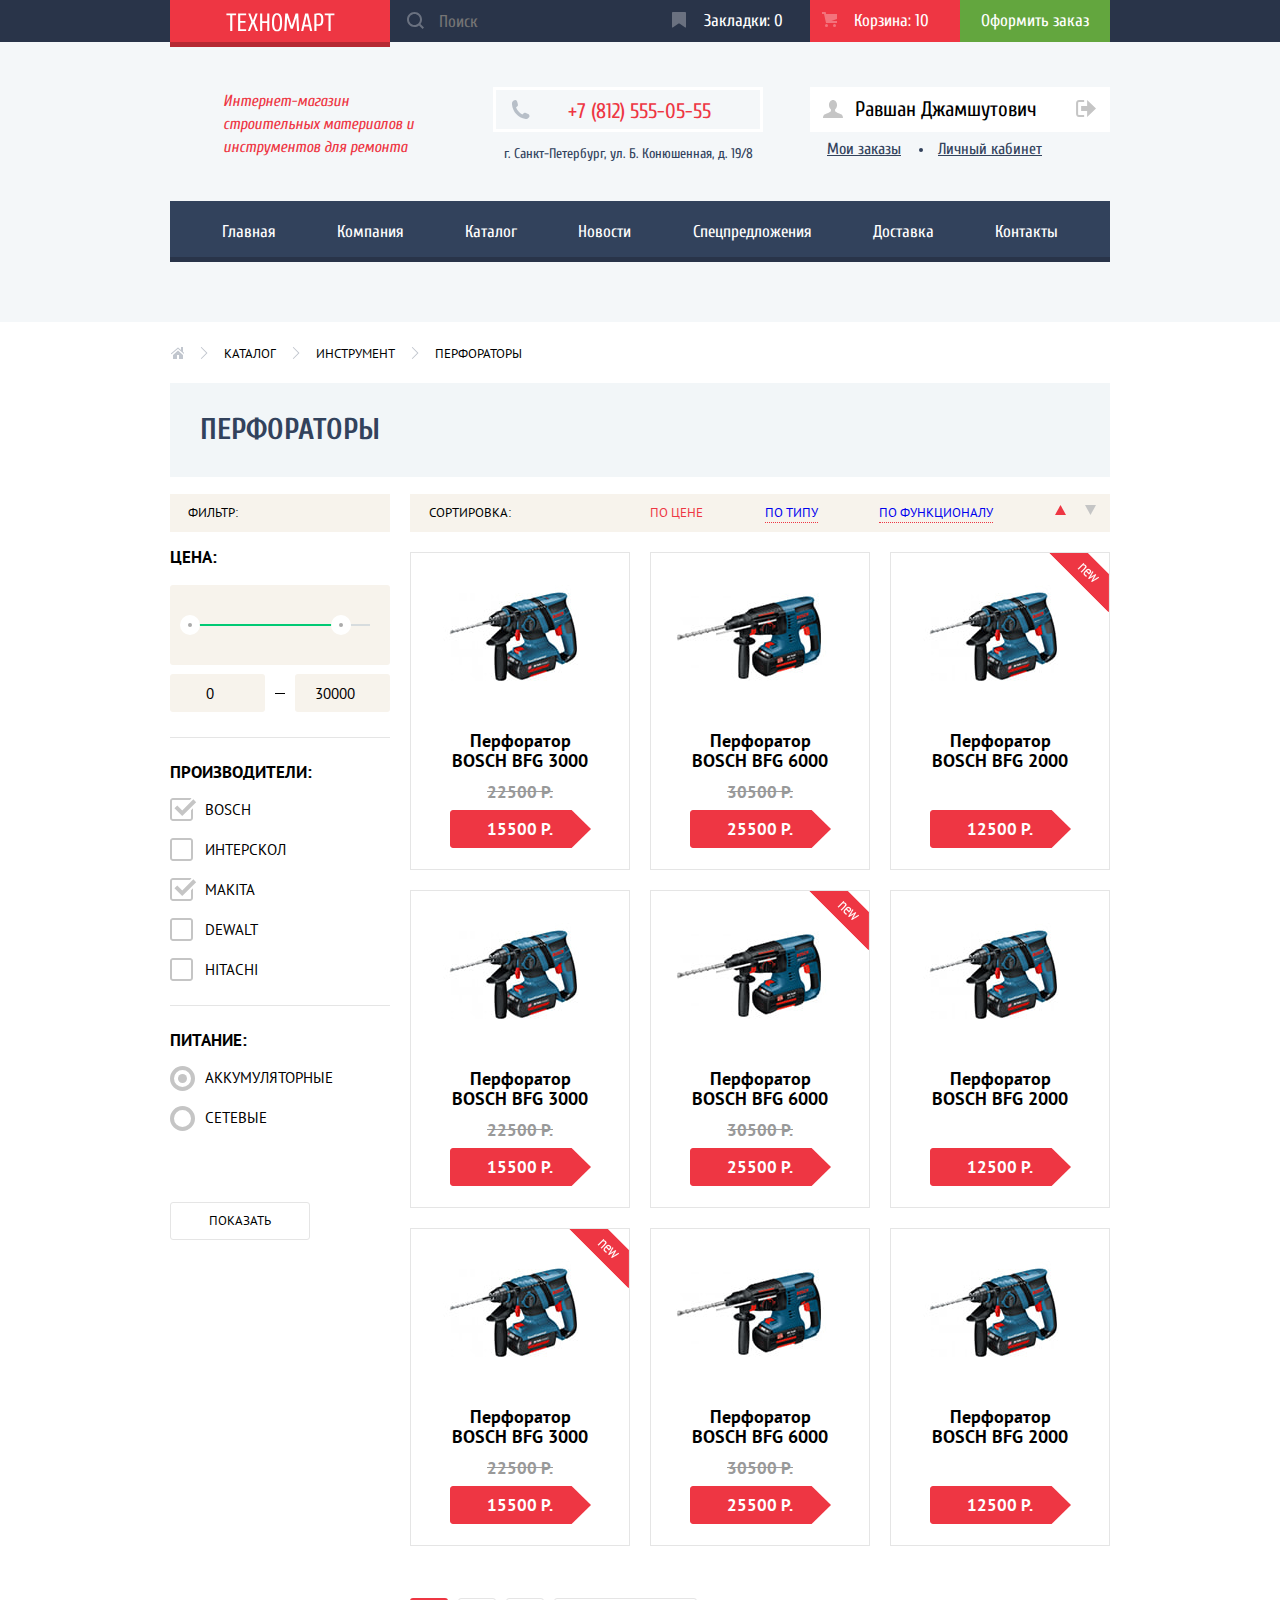
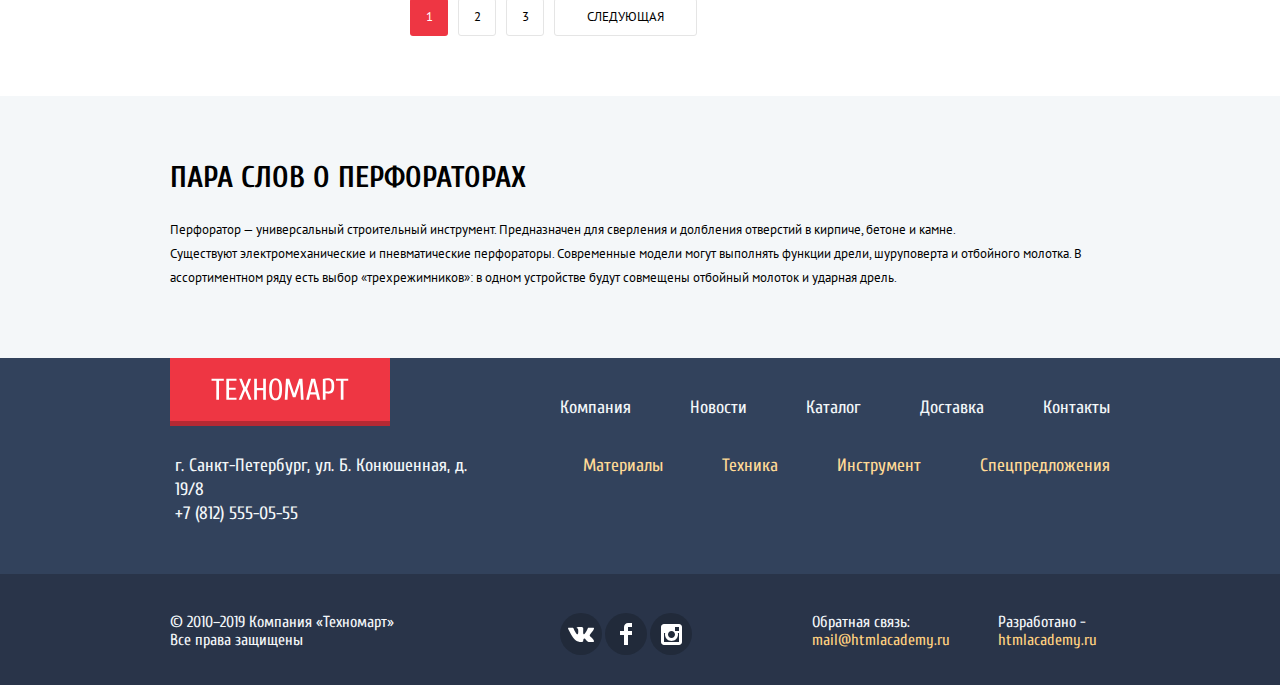
==== commit e473a490: "Исправление ошибок переполнения и pixel perfect" ====
--- a/catalog.html
+++ b/catalog.html
@@ -3,8 +3,8 @@
 
 <head>
   <meta charset="UTF-8">
-  <link rel="stylesheet" href="css/normalize.css">
-  <link rel="stylesheet" href="css/style.css">
+  <link rel="stylesheet" href="css/normalize-min.css">
+  <link rel="stylesheet" href="css/style-min.css">
   <title>Перфораторы</title>
 </head>
 
@@ -174,7 +174,8 @@
               <legend>Питание:</legend>
               <ul class="filter-list">
                 <li class="filter-item">
-                  <input class="visually-hidden" type="radio" name="product-group" id="filter-accum" value="rechargable" checked>
+                  <input class="visually-hidden" type="radio" name="product-group" id="filter-accum" value="rechargable"
+                    checked>
                   <label for="filter-accum">Аккумуляторные</label>
                 </li>
                 <li class="filter-item">
@@ -451,10 +452,13 @@
           Пара слов о перфораторах
         </h2>
         <p>
-          Перфоратор - универсальный строительный инструмент. Предназначен для сверления и долбления в кирпиче, бетоне и
-          камне. <br> Существуют электромеханические и пневматические перфораторы. Современные модели могут выполнять
-          функции дрели, шуруповёрта и отбойного молотка. В ассортиментном ряду есть выбор "трехрежимников": в одном
-          устройстве будут совмещены отбойный молоток и ударная дрель.
+          Перфоратор — универсальный строительный инструмент. Предназначен для сверления и долбления отверстий в
+          кирпиче, бетоне и
+          камне. <br>
+          Существуют электромеханические и пневматические перфораторы. Современные модели могут выполнять функции дрели,
+          шуруповерта и отбойного молотка. В ассортиментном ряду есть выбор «трехрежимников»: в одном устройстве будут
+          совмещены
+          отбойный молоток и ударная дрель.
         </p>
       </div>
     </section>
@@ -567,7 +571,7 @@
     <button class="modal-close" type="button"></button>
   </section>
 
-  <script src="js/scripts.js"></script>
+  <script src="js/scripts-min.js"></script>
 </body>
 
-</html>+</html>
--- a/css/style-min.css
+++ b/css/style-min.css
@@ -0,0 +1 @@
+@import url(https://fonts.googleapis.com/css2?family=Cuprum:ital,wght@0,400;0,700;1,400&family=PT+Sans:ital,wght@0,400;0,700;1,400&display=swap);html{box-sizing:border-box}*,*::before,*::after{box-sizing:inherit}body{margin:0;padding:0;font-family:"PT Sans","Arial",sans-serif;font-size:13px;line-height:24px;color:#000;background-color:#fff}img{max-width:100%}a{text-decoration:none}.container{width:960px;margin:0 auto;padding:0 10px}.visually-hidden{position:absolute;clip:rect(1px 1px 1px 1px);clip:rect(1px,1px,1px,1px);padding:0;border:0;height:1px;width:1px;overflow:hidden}.flex-container{display:flex}@-webkit-keyframes bounce{0%{-webkit-transform:translateY(-2000px);transform:translateY(-2000px)}70%{-webkit-transform:translateY(30px);transform:translateY(30px)}90%{-webkit-transform:translateY(-10px);transform:translateY(-10px)}100%{-webkit-transform:translateY(0);transform:translateY(0)}}@keyframes bounce{0%{-webkit-transform:translateY(-2000px);transform:translateY(-2000px)}70%{-webkit-transform:translateY(30px);transform:translateY(30px)}90%{-webkit-transform:translateY(-10px);transform:translateY(-10px)}100%{-webkit-transform:translateY(0);transform:translateY(0)}}@-webkit-keyframes shake{0%,100%{-webkit-transform:translateX(0);transform:translateX(0)}10%,30%,50%,70%,90%{-webkit-transform:translateX(-10px);transform:translateX(-10px)}20%,40%,60%,80%{-webkit-transform:translateX(10px);transform:translateX(10px)}}@keyframes shake{0%,100%{-webkit-transform:translateX(0);transform:translateX(0)}10%,30%,50%,70%,90%{-webkit-transform:translateX(-10px);transform:translateX(-10px)}20%,40%,60%,80%{-webkit-transform:translateX(10px);transform:translateX(10px)}}.main-header{min-height:320px;background-color:#f4f7f9}.header-top{height:42px;font-family:"Cuprum","Arial",sans-serif;background-color:#293449}.header-top-wrapper{display:flex}.logo{background-color:#ee3643;box-shadow:inset 0 -5px 0 0 rgba(0,0,0,.24)}.header-logo{width:220px;height:47px;padding-top:13px}.header-logo img{display:block;margin:0 auto}.header-search{position:relative}.header-search input{display:block;width:270px;height:42px;padding-left:49px;padding-right:10px;color:#fff;font-size:17px;background-color:transparent;border:none}.header-search::-webkit-input-placeholder{color:#fff}.header-search::-moz-placeholder{color:#fff}.header-search:-ms-input-placeholder{color:#fff}.header-search::-ms-input-placeholder{color:#fff}.header-search::placeholder{color:#fff}.header-search svg{position:absolute;top:12px;left:17px;width:17px;height:17px;opacity:.3}.header-search path{fill:#fff}.header-search input:hover{color:#fff;background-color:#212a3a}.header-search:hover svg{opacity:1}.header-search input:focus{color:#000;background-color:#fff}.header-search-input:focus + svg path{fill:#ee3643}.logo:hover,.logo:focus{background-color:#ca2c37}.logo:active{background-color:#ba2732}.header-top ul{list-style:none}.header-top a{font-size:17px;line-height:18px;color:#fff}.header-top-links{display:flex;margin:0;padding:0}.header-bottom-wrapper{display:flex}.header-top-links a{position:relative;display:block;width:150px;height:42px;padding-left:44px;line-height:42px}.header-top-links a.active{background-color:#ee3643}.header-bookmark svg,.header-cart svg{position:absolute;top:12px;left:12px;opacity:.3;fill:#fff}.header-bookmark path,.header-cart path{fill:#fff}.header-bookmark:hover svg,.header-cart:hover svg{opacity:1}.header-top-links a:hover,.header-top-links a:focus{background-color:#212a3a}.header-top-links a:active{background-color:#161d29;opacity:.6}.header-top-links .order{margin:0;padding:0;text-align:center;background-color:#63a63e}.header-top-links .order:hover,.header-top-links .order:focus{background-color:#5fbb2d}.header-top-links .order:active{color:rgba(255,255,255,.5);background-color:#518534}.header-bottom{padding-top:45px;padding-bottom:60px;font-family:"Cuprum","Arial",sans-serif;background-color:#f4f7f9}.header-slogan{margin-top:0;margin-bottom:0;margin-left:53px;padding-top:3px;width:200px;font-size:16px;line-height:23px;font-style:italic;color:#ee3643}.header-contacts{width:270px;margin-left:70px;text-align:center}.header-contacts .phone{position:relative;display:block;width:270px;height:45px;padding-left:22px;padding-top:11px;margin-bottom:10px;font-size:21px;line-height:21px;color:#ee3643;border:3px solid #fff}.header-contacts .phone::before{content:"";position:absolute;top:10px;left:15px;width:19px;height:19px;background-image:url(../img/icon-phone.svg);background-repeat:no-repeat;background-position:0 0}.header-contacts p{margin:0;padding:0;font-size:14px;line-height:24px;color:#32425c}.header-login{display:flex;flex-wrap:wrap;height:45px}.header-login .button{position:relative;display:block;padding-left:25px;padding-right:25px;padding-top:13px;margin-left:10px;font-size:21px;line-height:21px;color:#000;background-color:#fff}.header-login .button-login{padding-left:48px}.button-login svg{position:absolute;left:14px;top:14px}.button-login path,.button-login polygon{fill:#c5c5c5}.button-login:hover path,.button-login:hover polygon{fill:#32425C}.button-login:active path,.button-login:active polygon{fill:#c5c5c5}.header-user .button{position:relative;margin-left:0;height:45px;padding-left:45px;font-size:21px;line-height:45px;color:#000;font-family:"Cuprum","Aria;",sans-serif;background-color:#fff;overflow:hidden}.header-user svg{position:absolute}.button-profile svg{top:13px;left:13px}.button-exit svg{top:13px;right:14px}.button-profile:hover path,.button-profile:focus path,.button-exit:hover path,.button-exit:focus path{fill:#32425c}.header-user .button-profile{flex-grow:1}.header-user .button-exit{width:37px}.header-user .button:active{color:rgba(0,0,0,.3)}.header-user-links a{position:relative;display:inline-block;vertical-align:top;margin-left:17px;margin-right:17px;margin-top:8px;color:#32425c;font-size:16px;line-height:18px;text-decoration:underline}.header-user-links a:nth-child(n+2)::before{content:"";position:absolute;left:-19px;top:8px;width:4px;height:4px;background-color:#32425c;border-radius:50%}.header-user-links a:hover,.header-user-links a:focus{color:#ee3643}.header-user-links a:active,.header-user-links a:active{color:rgba(50,66,92,.3)}.header-login{margin-left:auto}.header-user{width:300px;margin-left:auto}.header-login .button:hover,.header-login .button:focus{color:#ee3643}.header-login .button:active{color:rgba(0,0,0,.3)}.main-nav{margin-top:35px}.main-nav-list{display:flex;flex-wrap:wrap;margin:0;padding:0 21px;list-style:none;background-color:#32425c;box-shadow:inset 0 -5px 0 0 #293449}.main-nav-item{flex-grow:1}.main-nav-item a{display:block;padding:22px 10px;font-size:17px;line-height:17px;color:#fff;text-align:center;background-color:#32425c;box-shadow:inset 0 -5px 0 0 #293449}.main-nav-item a:hover,.main-nav-item a:focus{background-color:#293449}.main-nav-item a:active{color:rgba(255,255,255,.5);background-color:#1d2739}.index-about-contacts-wrapper{display:flex;justify-content:space-between;padding-bottom:85px;padding-top:80px}.index-about,.index-contacts{display:flex;flex-direction:column}.index-about{width:520px}.index-contacts{width:300px}.index-contacts h2,.index-about h2{margin:0;padding:0;margin-bottom:25px;font-family:"Cuprum","Arial",sans-serif;font-size:30px;line-height:30px;color:#000;text-transform:uppercase}.index-contacts p,.index-about p{margin:0;padding:0;margin-bottom:24px}.index-about p:last-of-type{width:390px}.index-contacts p{width:180px;margin-bottom:31px}.map-button img{cursor:pointer}.index-about .button{width:220px;height:38px;margin-top:auto;text-align:center}.index-contacts .button{width:100%;height:38px;margin-top:auto;text-align:center}.index-partners-list{margin:0;padding:0;padding-bottom:15px;list-style:none;font-family:"Cuprum","Arial",sans-serif}.index-partners-list li{position:relative;padding-left:36px;margin-bottom:19px;font-size:18px;line-height:20px}.index-partners-list li::before{content:"";position:absolute;left:0;top:8px;width:25px;height:2px;background-color:#ee3643}.button{display:block}.button-red{height:38px;border-radius:3px;font-family:"Cuprum","Arial",sans-serif;background-color:#ee3643;text-transform:uppercase;font-size:14px;line-height:38px;color:#fff}.button-red:hover,.button-red:focus{background-color:#ca2c37}.button-red:active{background-color:#ba2732}.index-cat{padding-bottom:65px}.breadcrumbs-list{display:flex;flex-wrap:wrap;margin:0;padding:0;padding-top:23px;list-style:none}.breadcrumbs-item{position:relative;margin-right:40px;line-height:18px;text-transform:uppercase}.breadcrumbs-list a{color:#000}.breadcrumbs-item::after{content:"";position:absolute;right:-24px;top:2px;width:8px;height:12px;background-image:url(../img/icon-right-small.svg)}.breadcrumbs-item:last-of-type::after{display:none}.breadcrumbs-item:first-child a{display:block;width:14px;height:12px;margin-top:2px;background-image:url(../img/icon-home.svg);background-position:0 0;background-repeat:no-repeat}.catalog-main-wrapper{display:flex;justify-content:space-between}.page-title{padding:32px 30px;margin-bottom:17px;font-family:"Cuprum","Arial",sans-serif;font-size:30px;line-height:30px;color:#32425c;text-transform:uppercase;background-color:#f2f6f8}.filters{width:220px}.product-list-wrapper{width:700px}.filters h2{height:38px;margin:0;padding:0;padding-left:18px;margin-bottom:10px;font-size:13px;line-height:38px;text-transform:uppercase;font-weight:400;background-color:#f7f3ec}.filter fieldset{margin:0;padding:0;padding-bottom:25px;margin-bottom:19px;border:none;border-bottom:1px solid #e5e5e5}.price-controls{display:flex;justify-content:space-between}.price-controls input{width:95px;height:38px;text-align:center;border-radius:3px}.price-controls label{position:relative}.range-controls{padding:39px 20px;margin-bottom:9px;background-color:#f7f3ec;border-radius:3px}.range-controls .scale{position:relative;height:2px;width:100%;background-color:#d7dcde}.range-toggle{position:absolute;top:-9px;width:20px;height:20px;margin-left:-10px;font-size:0;border-radius:50%;background-color:#fff;cursor:pointer}.range-toggle-max{left:84%}.range-toggle::before{content:"";position:absolute;left:50%;top:50%;margin-left:-2px;margin-top:-2px;width:4px;height:4px;background-color:#ababab;border-radius:50%}.range-controls .bar{height:2px;width:84%;background-color:#00ca74}.price-controls label:first-child::after{content:"";position:absolute;top:19px;right:-20px;width:10px;height:1px;background-color:#000}.filter input[type="text"],.filter input[type="number"]{background-color:#f7f3ec;border:none}.filter legend{margin-bottom:13px;font-size:17px;line-height:30px;font-weight:700}.filter{font-size:15px;line-height:20px;text-transform:uppercase}.filter-list{margin:0;padding:0;list-style:none}.filter-item label{position:relative;display:block;padding-left:35px;margin-bottom:20px;font-size:15px;line-height:20px}.filter-item:last-of-type label{margin-bottom:0}.filter-item input[type="checkbox"] + label::before{content:"";width:23px;height:23px;position:absolute;left:0;top:-2px;background-image:url(../img/checkbox-off.svg)}.filter-item input[type="checkbox"]:checked + label::before{width:27px;height:23px;background-image:url(../img/checkbox-on.svg)}.filter-item input[type="radio"] + label::before{content:"";position:absolute;left:0;top:-2px;width:25px;height:25px;border:4px solid #c5c5c5;border-radius:50%}.filter-item input[type="radio"]:checked + label::after{content:"";position:absolute;left:8px;top:6px;width:9px;height:9px;background-color:#c5c5c5;border-radius:50%}.filter .button-submit{text-transform:uppercase;font-size:13px;line-height:18px;background-color:transparent;border:1px solid #e5e5e5}.filter fieldset:last-of-type{border-bottom:none}.filter .button-submit{width:140px;height:38px;margin-top:49px;border:1px solid #e5e5e5;border-radius:3px}.filter .button-submit:hover,.filter .button-submit:focus{border-color:#bdc6ca}.filter .button-submit:active{border-color:#ee3643}.filter input:focus + label{outline-color:rgb(77,144,254);// #4D90FE outline-offset:-2px;outline-style:auto;outline-width:5px}.catalog-sort{display:flex;align-items:center;padding-left:19px;height:38px;min-height:38px;font-size:13px;line-height:18px;text-transform:uppercase;background-color:#f7f3ec}.catalog-sort p{margin:0}.catalog-sort>div{display:flex;flex-wrap:wrap;align-items:center;justify-content:space-between;width:460px;margin-left:auto;padding-right:14px}.sort-item{margin:0;padding:0;text-transform:uppercase;border:none;background-color:transparent;cursor:pointer}.sort-item-text{border-bottom:1px dotted #ee3643}.sort-item-text:hover,.sort-item-text:focus{border-bottom:1px solid #ee3643}.sort-item.active{color:#ee3643;text-decoration:none;border-bottom:none}.sort-item-icon{font-size:0}.sort-item-icon.active svg,.sort-item-icon.active path{fill:#ee3643}.sort-item-icon:first-child{margin-right:19px}.product-list{display:flex;justify-content:space-between;flex-wrap:wrap;margin:0;padding:0;margin-top:20px;list-style:none}.product-item{position:relative;display:flex;flex-direction:column;width:220px;min-height:318px;border:1px solid #e5e5e5;padding-bottom:21px;margin-bottom:20px}.product-item.new::before,.feature-item.new::before{content:"";position:absolute;right:0;top:0;width:60px;height:59px;background-image:url(../img/new-flag.png);background-position:0 0;background-repeat:no-repeat;z-index:10}.product-img{position:relative}.product-item .product-overlay{position:absolute;top:0;left:0;display:none;width:218px;height:170px;padding-top:44px;background-color:#fff}.product-overlay .button{width:135px;height:38px;margin:0 auto;margin-bottom:7px;font-family:"Cuprum","Arial",sans-serif;font-size:14px;text-transform:uppercase;text-align:center;border-radius:3px}.product-item:hover{box-shadow:0 10px 25px 0 rgba(41,52,73,.5)}.product-item:hover .product-overlay{display:block}.product-item h3{margin:0 auto;width:160px;min-height:40px;order:1;font-size:18px;line-height:20px;text-align:center}.button-buy{position:relative;color:#fff;line-height:38px;background-color:#63a63e;box-shadow:inset 0 -3px 0 0 #367315}.button-buy svg{position:absolute;left:12px;top:11px;width:15px;height:15px;opacity:.3;fill:white}.button-bookmarks{color:#32425c;line-height:34px;border:3px solid #63a63e}.button-buy:hover,.button-buy:focus{background-color:#5fbb2d}.button-buy:hover svg,.button-buy:focus svg{opacity:1}.button-bookmarks:hover,.button-bookmarks:focus{border-color:#32425c}.button-buy:active{background-color:#518534}.button-bookmarks:active{opacity:.3}.product-item .old-price{margin:0;padding:0;order:2;margin-top:12px;font-size:17px;line-height:18px;font-weight:700;text-align:center;color:#999;text-decoration:line-through}.product-item .price{order:3;width:141px;height:38px;padding-top:10px;margin-top:auto;margin-left:auto;margin-right:auto;font-size:17px;line-height:18px;color:#fff;font-weight:700;text-align:center;background-image:url(../img/price.svg);background-position:0 0;background-repeat:no-repeat}.pagination-list{display:flex;margin:0;padding:0;padding-top:32px;margin-bottom:60px;list-style:none}.pagination-item a{display:flex;align-items:center;justify-content:center;width:38px;height:38px;margin-right:10px;color:#000;line-height:18px;text-transform:uppercase;border:1px solid #e5e5e5;border-radius:3px;background-color:#fff}.pagination-item.direction a{width:auto;padding-left:32px;padding-right:32px}.pagination-item a:hover,.pagination-item a:focus{border:1px solid #bdc6ca}.pagination-item a:active{border:1px solid #ee3643}.pagination-item.current a{color:#fff;background-color:#ee3643;border:none}.features{display:flex;justify-content:space-between;padding-bottom:33px;padding-top:59px}.features-first-column{width:620px;display:flex;flex-wrap:wrap;justify-content:space-between}.features-second-column{width:300px}.feature-item{position:relative;width:300px;height:123px;padding-left:23px;padding-right:23px;padding-top:20px;font-family:"Cuprum","Arial",sans-serif;font-weight:700;color:#fff}.features-second-column .feature-item{margin-bottom:20px}.features-first-column .feature-item:nth-child(1){background-color:#ffbf47}.features-first-column .feature-item:nth-child(2){background-color:#3bbce3}.features-second-column .feature-item:nth-child(1){background-color:#dc91d8}.features-second-column .feature-item:nth-child(2){background-color:#8ed78f}.features-second-column .feature-item:nth-child(3){background-color:#ffc047}.first-column.feature-item:first-child img{top:31px;margin-right:12px}.second-column.feature-item:nth-child(2) img{top:26px;margin-right:14px}.feature-item p{margin:0;padding:0}.feature-item p:first-of-type{margin-bottom:14px;font-size:24px;line-height:30px;font-weight:700}.feature-item a{display:block;width:135px;height:38px;border-radius:3px;overflow:hidden;background-color:rgba(0,0,0,.1);color:#fff;text-transform:uppercase;text-align:center;vertical-align:middle;font-size:14px;line-height:38px}.feature-item a:hover,.feature-item a:focus{background-color:rgba(0,0,0,.2)}.feature-item a:active{background-color:rgba(0,0,0,.3)}.feature-item img{position:absolute;top:32px;right:31px}.feature-slider{position:relative}.slider-wrapper{position:relative;width:620px;height:266px}.feature-slider .button{width:195px;text-align:center;margin-top:auto}.slider-item{display:none;flex-direction:column;height:100%;padding-left:25px;padding-right:25px;padding-bottom:22px;padding-top:25px;background-repeat:no-repeat;background-position:0 0;background-color:#786652}.slider-item.active{display:flex}.slider-item:nth-child(1){background-image:url(../img/slider.jpg)}.slider-item:nth-child(2){background-image:url(../img/slide-2.jpg)}.slider-arrow{position:absolute;margin:0;padding:0;top:114px;width:22px;height:40px;font-size:0;cursor:pointer;background-color:transparent;background-repeat:no-repeat;background-position:0 0;border:none}.slider-controls{position:absolute;left:50%;bottom:56px;-webkit-transform:translateX(-50%);transform:translateX(-50%);display:flex}.slider-controls .item{position:relative;width:10px;height:10px;margin:0;padding:0;margin-right:12px;border:none;background-color:#fff;border-radius:50%;cursor:pointer}.slider-controls .item:last-child{margin-right:0}.slider-controls .item.active::before{content:"";position:absolute;left:2px;top:2px;width:6px;height:6px;background-color:#ee3643;border-radius:50%}.slider-prev{background-image:url(../img/icon-left.svg);left:25px}.slider-next{background-image:url(../img/icon-right.svg);right:25px}.slider-title{margin:0;padding:0;margin-bottom:2px;font-family:"Cuprum","Arial",sans-serif;font-size:36px;line-height:36px;text-transform:uppercase;color:#fff;font-weight:700}.slider-text{margin:0;padding:0;font-family:"Cuprum","Arial",sans-serif;font-size:18px;line-height:24px;color:#fff}.index-title-block{display:flex;align-items:center;padding-left:30px;padding-right:24px;min-height:89px;background-color:#f9f5f0}.index-title-block h2{font-family:"Cuprum","Arial",sans-serif;color:#32425c;font-size:30px;line-height:30px;text-transform:uppercase}.index-title-block .button{display:block;width:253px;height:38px;margin-left:auto;text-align:center}.manufacturer-list{display:flex;flex-wrap:wrap;justify-content:space-between;margin:0;padding:0;padding-top:20px;list-style:none;font-size:0}.manufacturer-item{margin-bottom:20px}.manufacturer-item a{display:flex;border:1px solid #eaeaea;width:220px;height:145px}.manufacturer-item a:hover,.manufacturer-item a:focus{box-shadow:0 10px 25px 0 rgba(41,52,73,.5)}.manufacturer-item:active{opacity:.3}.manufacturer-item img{margin:auto}.index-services{background-color:#f4f7f9;min-height:520px}.index-services .container{padding-top:65px}.index-services h2{margin:0;padding:0;margin-bottom:26px;font-family:"Cuprum","Arial",sans-serif;font-size:30px;line-height:30px;color:#000;text-transform:uppercase}.index-services-desc{width:400px;padding:0}.index-services-list{display:flex;flex-grow:1;width:280px;margin:0;padding:0;list-style:none}.index-services-buttons::after{content:"";position:absolute;right:0;top:50%;margin-top:-140px;width:10px;height:279px;background-image:url(../img/services-shadow.png);background-repeat:no-repeat;background-position:0 0;z-index:5}.index-services-wrapper{display:flex;padding-top:54px}.index-services-buttons{position:relative;width:240px;margin-right:80px;margin-bottom:100px}.index-services-buttons button{width:240px;height:61px;margin:0;padding:0;padding-left:22px;padding-right:22px;font-family:"Cuprum","Arial",sans-serif;font-size:21px;line-height:30px;color:#fff;text-align:left;font-weight:700;background-color:#32425c;box-shadow:0 1px 0 0 #293449,inset 0 1px 0 0 #405069;border:none}.index-services-buttons button:hover{background-color:#293449}.index-services-buttons .active{color:#32425c;background-color:#fff;box-shadow:0 1px 0 0 #ffffff,inset 0 1px 0 0 #fff}.index-services-buttons .active:hover{color:#32425c;background-color:#fff}.index-services-item{display:none;flex-grow:1;background-repeat:no-repeat;background-position:right bottom}.index-services-item:nth-child(1){background-image:url(../img/delivery-bg.png)}.index-services-item:nth-child(2){background-image:url(../img/guarantee.png)}.index-services-item:nth-child(3){background-image:url(../img/credit.png)}.index-services-item h3{margin:0;padding:0;margin-bottom:25px;font-family:"Cuprum","Arial",sans-serif;font-size:36px;line-height:36px;color:#32425c;text-transform:uppercase}.index-services-item.active{display:block}.index-services-item p{margin:0;padding:0;width:375px}.index-services-item .button{width:195px;text-align:center}.catalog-text{padding-top:67px;padding-bottom:55px;background-color:#f4f7f9}.catalog-text h2{margin:0;padding:0;margin-bottom:25px;font-family:"Cuprum","Arial",sans-serif;font-size:30px;line-height:30px;text-transform:uppercase}.footer{font-family:"Cuprum","Arial",sans-serif;font-size:18px;line-height:24px;color:#f3f7f9;background-color:#32425c}.footer-top{padding-bottom:20px}.footer-top-first-row,.footer-top-second-row{display:flex;justify-content:space-between;margin-bottom:28px}.footer-logo{width:220px;height:68px;padding-top:20px}.footer-logo img{display:block;margin-left:auto;margin-right:auto}.footer-top-first-row ul{align-self:flex-end;margin-bottom:6px}.footer-bottom{padding-top:39px;padding-bottom:30px;font-size:16px;line-height:18px;background-color:#293449}.footer-copyright{width:230px;margin:0;padding:0;margin-right:160px}.footer-bottom .container{display:flex}.footer-contacts{width:330px;margin-right:65px;padding-left:5px}.footer-contacts p{margin:0;padding:0}.footer-contacts .phone{color:#f3f7f9}.footer-nav{flex-grow:1;padding-top:40px}.footer-nav-list{display:flex;flex-wrap:wrap;justify-content:space-between;margin:0;padding:0;list-style:none}.footer-nav-item{margin-left:59px}.footer-nav-item:first-child{margin-left:0}.footer-nav-item a{color:#f3f7f9}.second-row-nav a{color:#ffda96}.footer-nav-item a:hover,.footer-nav-item a:focus{text-decoration:underline}.footer-nav-item a:active{color:rgba(241,245,247,.5);text-decoration:none}.second-row-nav a:active{color:rgba(255,209,128,.5)}.footer-social{display:flex;margin:0;padding:0;margin-right:117px;list-style:none}.footer-feedback,.footer-developer{margin:0;padding:0}.footer-developer{margin-left:auto;margin-right:13px}.footer-feedback a,.footer-developer a{display:block;color:#ffd180}.footer-feedback a:hover,.footer-developer a:hover,.footer-feedback a:focus,.footer-developer a:focus{text-decoration:underline}.footer-feedback a:active,.footer-developer a:active{text-decoration:none;color:#ee3643}.footer-social-item a{display:flex;width:42px;height:42px;margin-right:3px;font-size:0;border-radius:50%;background-color:#212a3a}.footer-social-item img{margin:auto}.footer-social-item a:hover,.footer-social-item a:focus,.footer-social-item a:active{background-color:#ee3643}.modal{position:fixed;top:50%;left:50%;display:none;background-color:#fff;box-shadow:0 20px 40px 0 rgba(41,52,73,.75);z-index:9999}.modal-cart{left:50%;top:50%;width:620px;height:282px;margin-left:-310px;margin-top:-141px;padding-top:68px;border-top:7px solid #ee3643}.modal-cart-container,.modal-feedback-container{width:460px;margin:0 auto}.modal-close{position:absolute;top:9px;right:9px;margin:0;padding:0;width:26px;height:23px;background-color:transparent;border:none;cursor:pointer}.modal-close::before,.modal-close::after{content:"";position:absolute;left:0;top:9px;width:27px;height:5px;background-color:#ee3643}.modal-close::before{-webkit-transform:rotate(45deg);transform:rotate(45deg)}.modal-close::after{-webkit-transform:rotate(-45deg);transform:rotate(-45deg)}.modal-cart p{position:relative;display:block;margin:0;padding:0;padding-left:99px;margin-bottom:68px;font-size:30px;line-height:30px;font-family:"Cuprum","Arial",sans-serif}.modal-cart p::before{content:"";width:66px;height:66px;position:absolute;left:0;top:-16px;background-image:url(../img/modal-check.svg);background-position:0 0;background-repeat:no-repeat}.modal-cart-buttons{display:flex;align-items:center;height:112px;background-color:#f1f1f1}.modal-cart-buttons .modal-cart-container{display:flex;justify-content:space-between}.modal-cart-buttons a{width:220px;height:38px;font-family:"Cuprum","Arial",sans-serif;font-size:14px;line-height:38px;text-transform:uppercase;color:#000;text-align:center;background-color:#fff;border-radius:3px}.modal-cart-buttons a:first-child{color:#fff;background-color:#ee3643}.modal-feedback{width:620px;height:430px;margin-left:-310px;margin-top:-215px}.modal-feedback form{display:flex;flex-direction:column;justify-content:space-between;padding-top:45px;height:430px;border-top:7px solid #ee3643}.modal-feedback .flex-container{justify-content:space-between}.modal-feedback label{display:block;margin-bottom:10px;font-family:"Cuprum","Arial",sans-serif;font-size:18px;line-height:18px}.modal-feedback-column{width:220px}.modal-feedback-column input{width:100%;height:38px;padding-left:16px;padding-right:16px;margin-bottom:20px;border:2px solid #dee3e4;border-radius:3px}.modal-feedback input:focus,.modal-feedback textarea:focus{outline-color:#ee3643}.modal-feedback textarea{width:100%;min-height:114px;padding:13px 16px;border:2px solid #dee3e4;border-radius:3px}.modal-feedback-submit{padding-top:37px;padding-bottom:37px;background-color:#f4f4f4}.modal-feedback-submit .button{width:100%;border:none}.modal-map{width:940px;height:450px;margin-left:-470px;margin-top:-225px;box-shadow:0 0 14px 7px rgba(47,42,43,.5)}.modal-map iframe{border:none}.modal-show{display:block;-webkit-animation:bounce 0.6s;animation:bounce 0.6s}.modal-error{-webkit-animation:shake 0.6s;animation:shake 0.6s}
